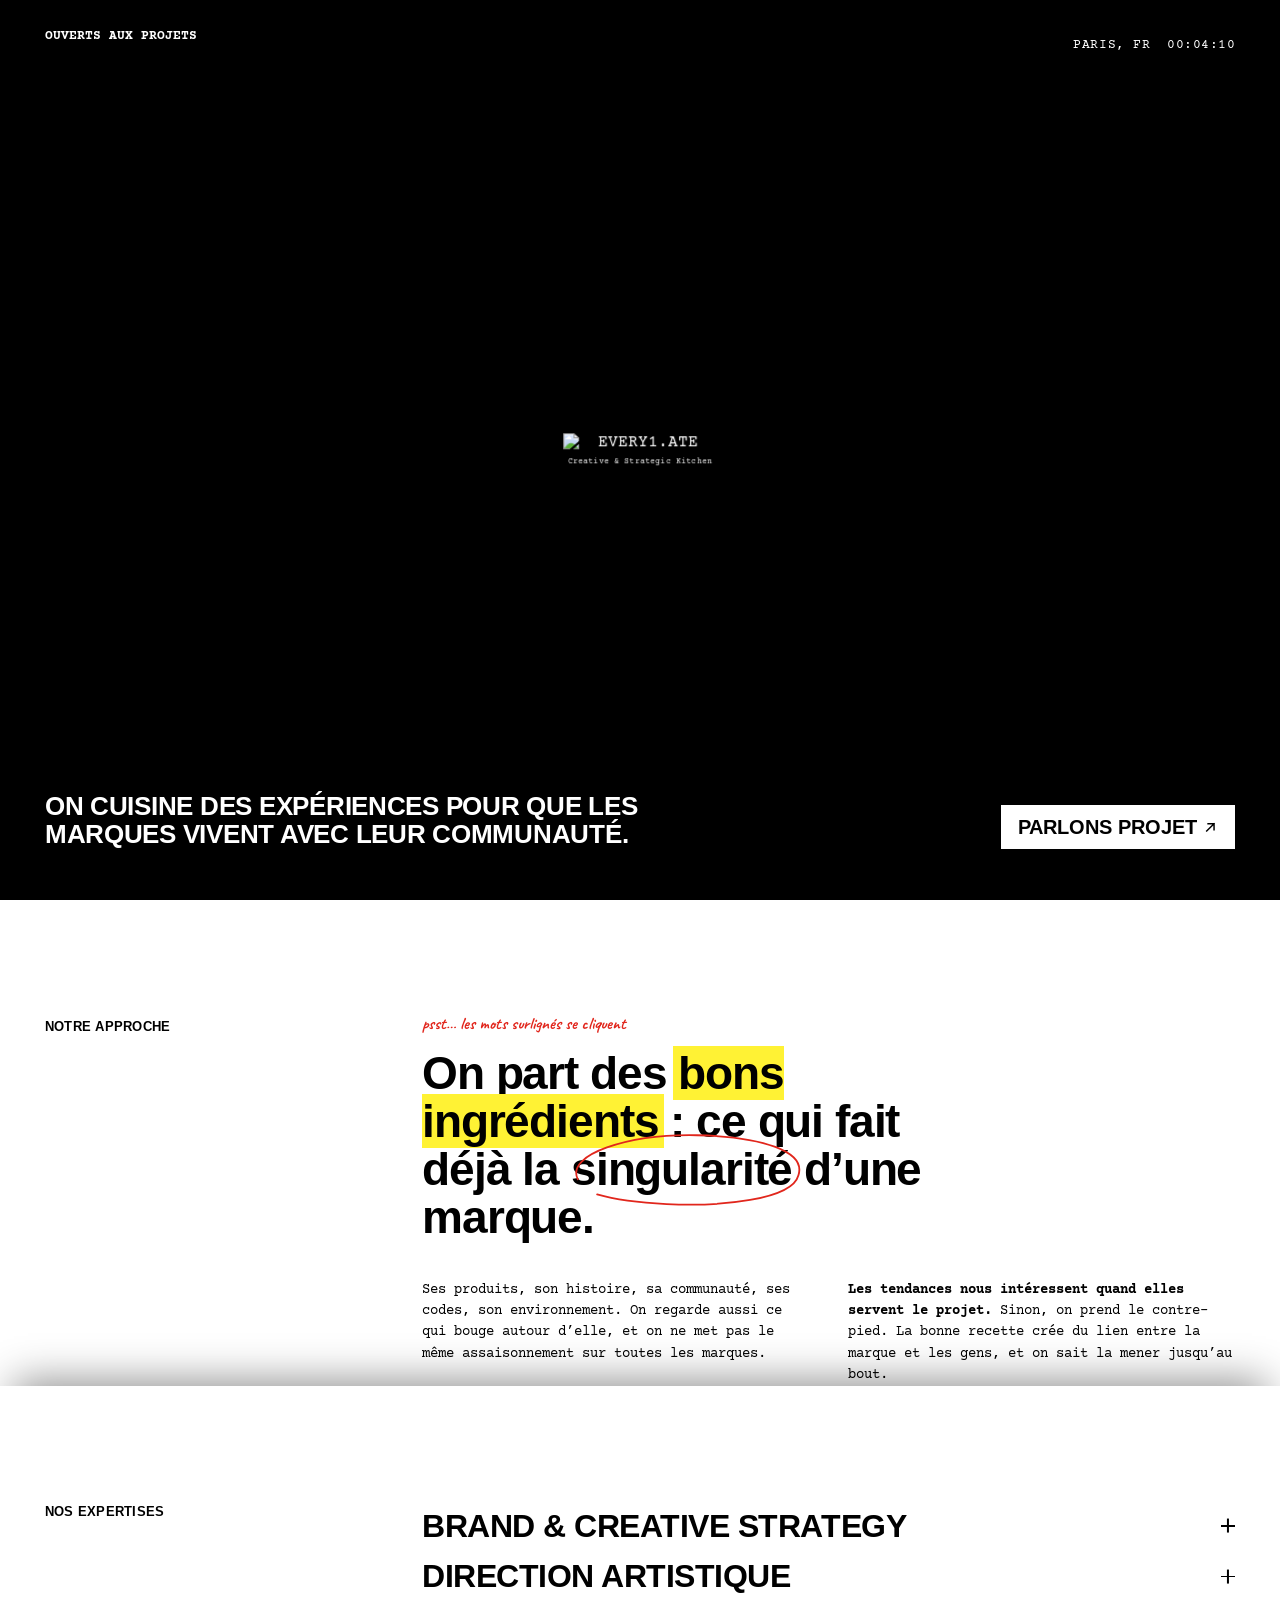
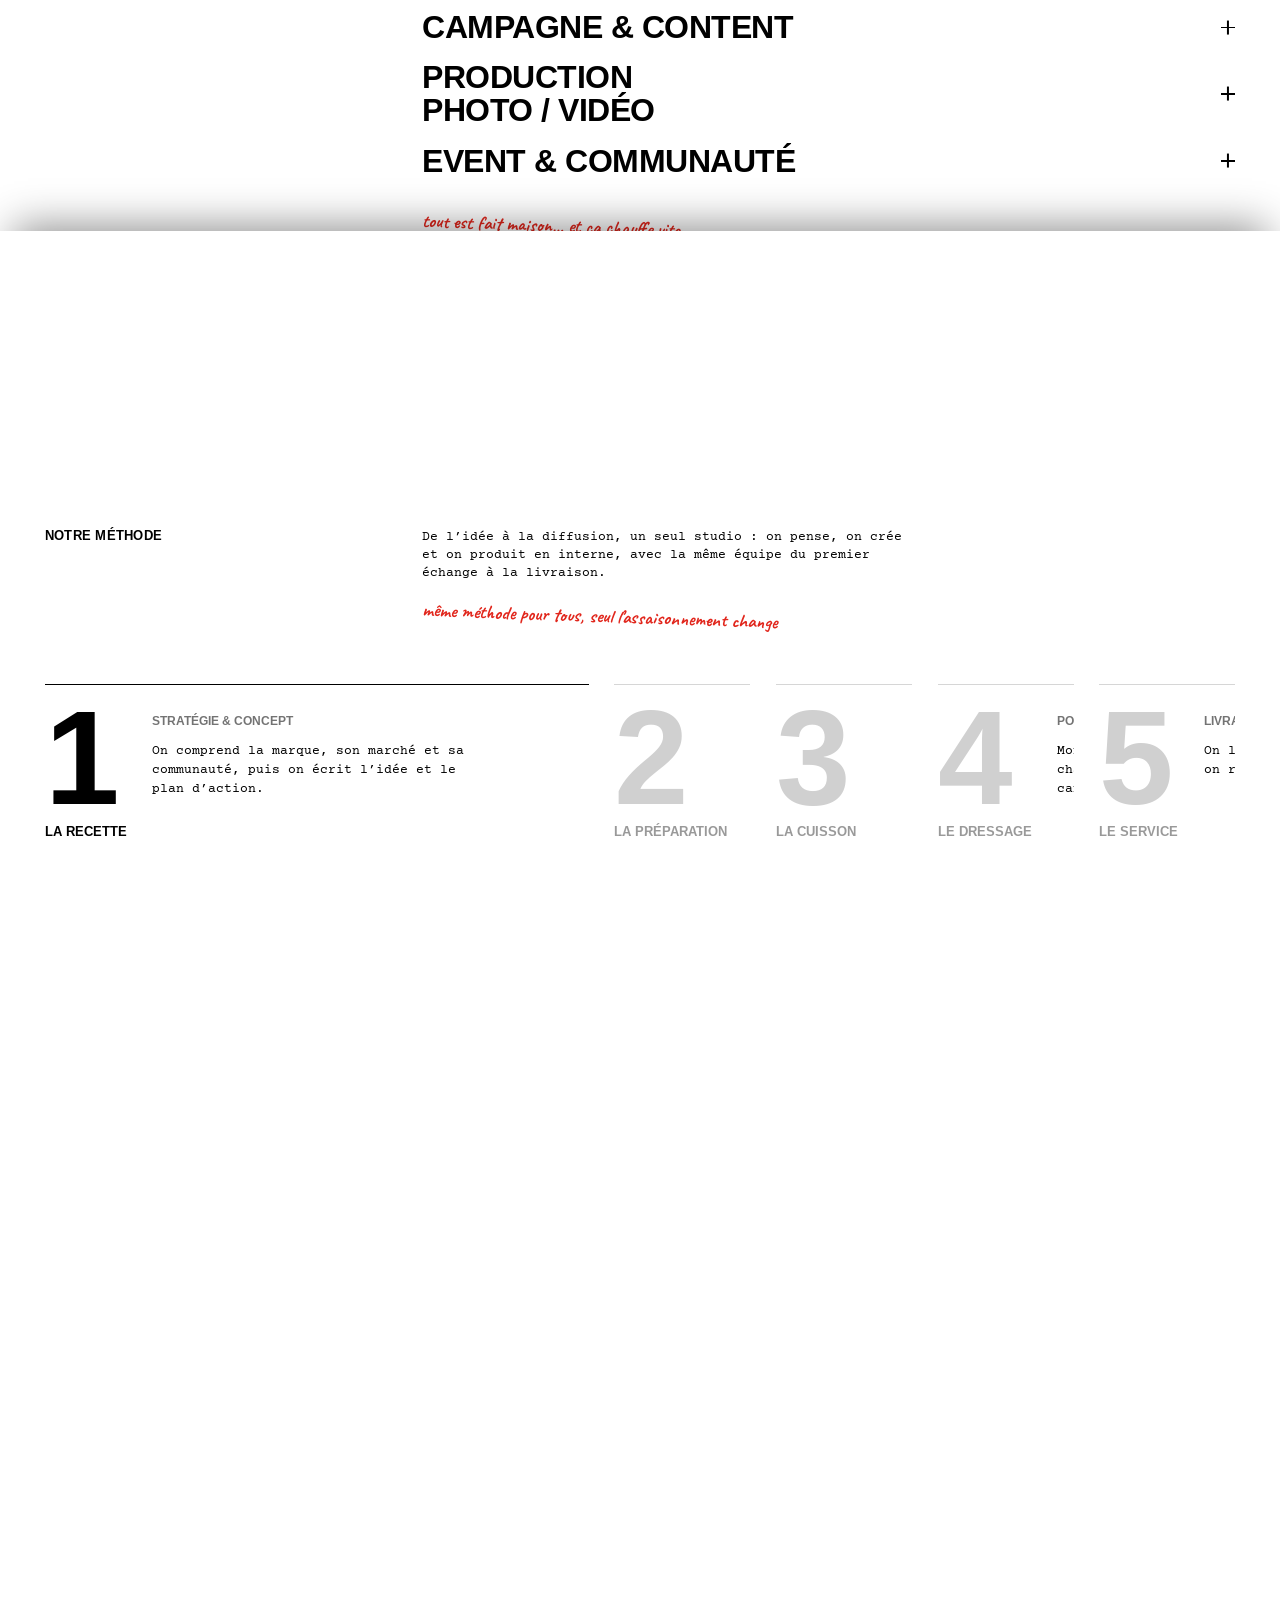
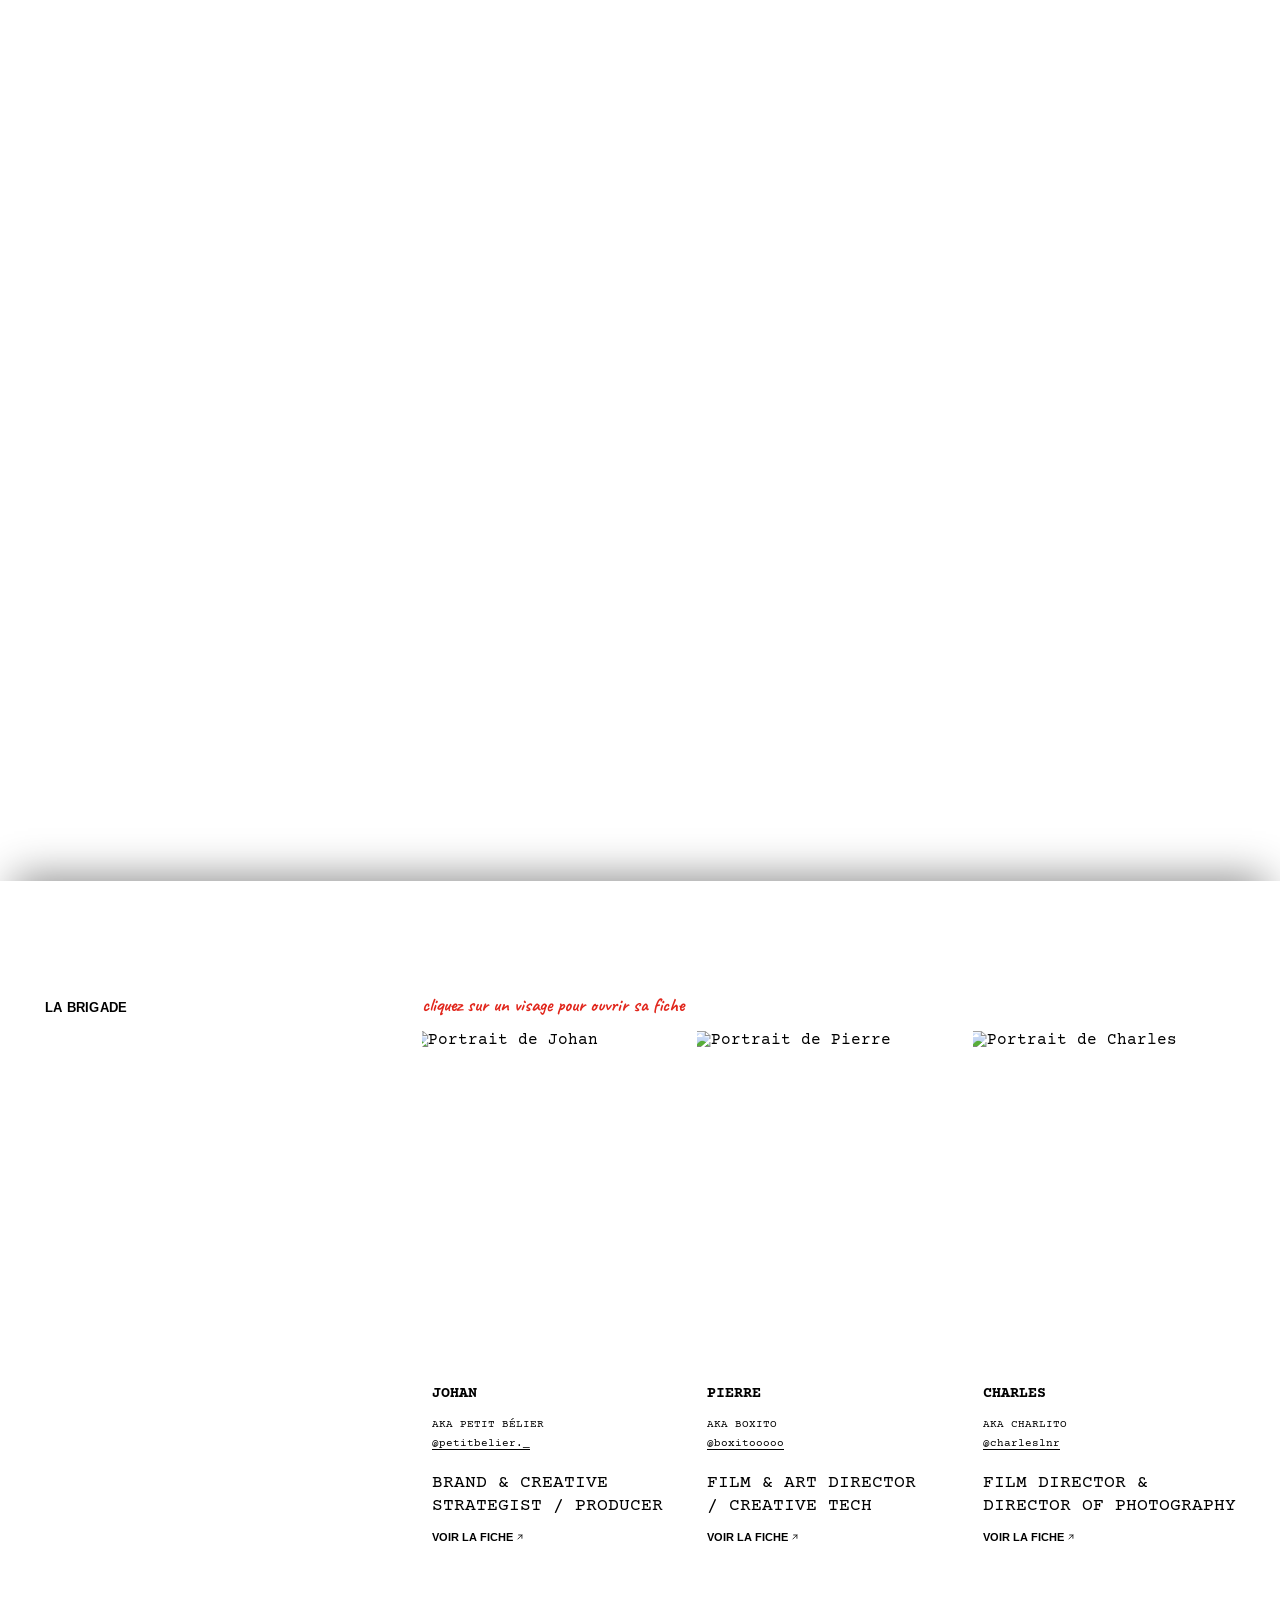
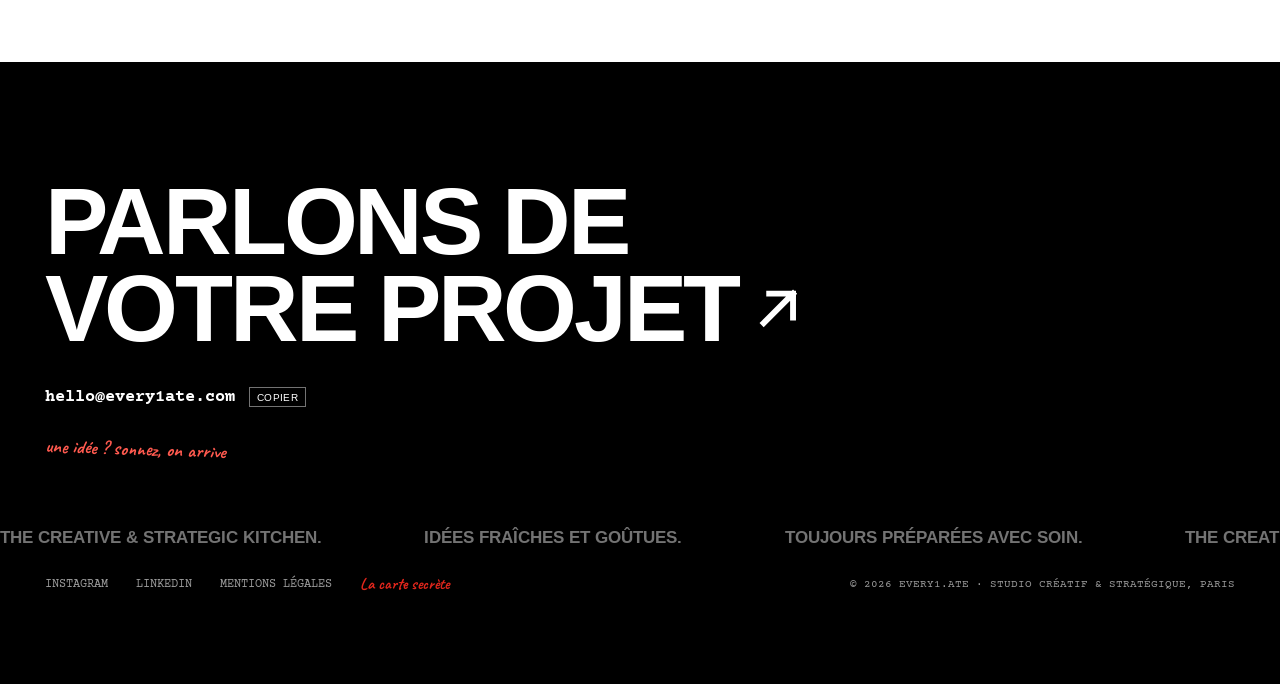
==== site/index.html @ bd1b5563 "Annotations réparties, approche et expertises séparées, footer allégé - Approche et expertises devie" ====
<!DOCTYPE html>
<html lang="fr">
<head>
<meta charset="UTF-8">
<meta name="viewport" content="width=device-width, initial-scale=1.0, viewport-fit=cover">
<title>EVERY1.ATE — Studio créatif &amp; stratégique à Paris</title>
<meta name="description" content="EVERY1.ATE est un studio créatif et stratégique basé à Paris : stratégie de marque, concepts, direction artistique, campagnes, contenus social media, production photo &amp; vidéo et activations. Mode, musique, sport et culture populaire.">
<link rel="canonical" href="https://every1ate.com/">
<meta name="robots" content="index, follow, max-image-preview:large">
<meta name="author" content="EVERY1.ATE">
<meta name="theme-color" content="#000000">
<link rel="icon" type="image/png" href="assets/web/favicon-64.png">
<link rel="apple-touch-icon" href="assets/web/icon-180.png">

<!-- Partage (LinkedIn, WhatsApp, Instagram, X…) -->
<meta property="og:type" content="website">
<meta property="og:site_name" content="EVERY1.ATE">
<meta property="og:locale" content="fr_FR">
<meta property="og:url" content="https://every1ate.com/">
<meta property="og:title" content="EVERY1.ATE — Studio créatif &amp; stratégique à Paris">
<meta property="og:description" content="On cuisine des expériences pour que les marques vivent avec leur communauté. Stratégie, direction artistique, campagnes, production, activations.">
<meta property="og:image" content="https://every1ate.com/assets/web/og-image.jpg">
<meta property="og:image:width" content="1200">
<meta property="og:image:height" content="630">
<meta property="og:image:alt" content="EVERY1.ATE — Creative &amp; Strategic Kitchen">
<meta name="twitter:card" content="summary_large_image">
<meta name="twitter:title" content="EVERY1.ATE — Studio créatif &amp; stratégique à Paris">
<meta name="twitter:description" content="On cuisine des expériences pour que les marques vivent avec leur communauté.">
<meta name="twitter:image" content="https://every1ate.com/assets/web/og-image.jpg">

<!-- Données structurées : aident Google et les moteurs IA à comprendre qui nous sommes -->
<script type="application/ld+json">
{
  "@context": "https://schema.org",
  "@graph": [
    {
      "@type": ["Organization", "ProfessionalService"],
      "@id": "https://every1ate.com/#studio",
      "name": "EVERY1.ATE",
      "alternateName": ["Every1ate", "Every1 Ate", "Everyone Ate"],
      "legalName": "EVERY1ATE SAS",
      "slogan": "Creative & Strategic Kitchen",
      "description": "Studio créatif et stratégique basé à Paris. EVERY1.ATE conçoit des stratégies de marque, des concepts marketing, des directions artistiques, des campagnes publicitaires et des contenus social media, produit des photos et des vidéos, et imagine des activations et des événements. Le studio travaille avec des marques, des agences et des artistes des industries créatives, avec un focus sur la mode, la musique, le sport et la culture populaire.",
      "url": "https://every1ate.com/",
      "logo": "https://every1ate.com/assets/web/logo-typo-b.webp",
      "image": "https://every1ate.com/assets/web/og-image.jpg",
      "email": "hello@every1ate.com",
      "address": { "@type": "PostalAddress", "streetAddress": "38 rue des Mathurins", "postalCode": "75008", "addressLocality": "Paris", "addressCountry": "FR" },
      "areaServed": [{ "@type": "Country", "name": "France" }, { "@type": "Place", "name": "Europe" }],
      "knowsAbout": ["Stratégie de marque", "Stratégie créative", "Concepts marketing", "Direction artistique", "Campagne publicitaire", "Contenu social media", "Production photo", "Production vidéo", "Clip musical", "Activation de marque", "Événementiel", "Communauté", "Mode", "Streetwear", "Sportswear", "Musique", "Sport", "Culture populaire"],
      "sameAs": ["https://www.instagram.com/every1.ate/", "https://www.linkedin.com/company/every1-ate/"],
      "founder": [
        { "@type": "Person", "name": "Johan", "alternateName": "Petit Bélier", "jobTitle": "Brand & Creative Strategist / Producer", "sameAs": "https://www.instagram.com/petitbelier._/" },
        { "@type": "Person", "name": "Pierre", "alternateName": "Boxito", "jobTitle": "Film & Art Director / Creative Tech", "sameAs": "https://www.instagram.com/boxitooooo/" },
        { "@type": "Person", "name": "Charles", "alternateName": "Charlito", "jobTitle": "Film Director & Director of Photography", "sameAs": "https://www.instagram.com/charleslnr/" }
      ],
      "hasOfferCatalog": {
        "@type": "OfferCatalog",
        "name": "Expertises",
        "itemListElement": [
          { "@type": "Offer", "itemOffered": { "@type": "Service", "name": "Brand & Creative Strategy", "description": "Positionnement, plateforme de marque et création de concepts marketing." } },
          { "@type": "Offer", "itemOffered": { "@type": "Service", "name": "Direction artistique", "description": "Univers visuel, codes graphiques et supervision des productions pour marques et artistes." } },
          { "@type": "Offer", "itemOffered": { "@type": "Service", "name": "Campagne & Content", "description": "Conception et production de campagnes publicitaires et de contenus social media." } },
          { "@type": "Offer", "itemOffered": { "@type": "Service", "name": "Production photo & vidéo", "description": "Production pure : équipe, tournage et post-production pour marques, artistes et agences." } },
          { "@type": "Offer", "itemOffered": { "@type": "Service", "name": "Event & Communauté", "description": "Activations de marque, lancements, pop-up et rencontres avec la communauté." } }
        ]
      },
      "contactPoint": { "@type": "ContactPoint", "contactType": "new business", "email": "hello@every1ate.com", "availableLanguage": ["French", "English"] }
    },
    {
      "@type": "WebSite",
      "@id": "https://every1ate.com/#site",
      "url": "https://every1ate.com/",
      "name": "EVERY1.ATE",
      "inLanguage": "fr-FR",
      "publisher": { "@id": "https://every1ate.com/#studio" }
    }
  ]
}
</script>

<link rel="preconnect" href="https://fonts.googleapis.com">
<link rel="preconnect" href="https://fonts.gstatic.com" crossorigin>
<link href="https://fonts.googleapis.com/css2?family=Arimo:wght@400;700&family=Caveat:wght@500;700&family=Courier+Prime:wght@400;700&display=swap" rel="stylesheet">

<link rel="stylesheet" href="style.css">
<script>document.documentElement.classList.add('js');</script>
</head>
<body>

<!-- Indicateur de défilement -->
<div class="scroll-progress" aria-hidden="true"></div>

<!-- =====================================================
     1. HERO
     Desktop : 1 écran fixe.
     Mobile  : section plus haute + scène "sticky" pour
               l'animation au scroll (aucun blocage).
     ===================================================== -->
<header id="hero" class="hero stack-card">
  <div class="hero-stage">

    <!-- Une seule vidéo : le navigateur choisit la bonne source au chargement -->
    <video class="hero-video" autoplay muted loop playsinline preload="auto" aria-hidden="true">
      <source media="(max-width: 480px)" src="assets/video-mobile.mp4" type="video/mp4">
      <source src="assets/Video_WOK_web.mp4" type="video/mp4">
    </video>

    <!-- Top bar initiale -->
    <div class="hero-top">
      <p class="hero-open open-label" id="hero-open">Ouverts aux projets</p>
      <p class="hero-clock" data-paris-clock>PARIS, FR 00:00:00</p>
    </div>

    <!-- Logo desktop -->
    <a class="hero-logo" href="#brigade-grid" data-to-brigade aria-label="EVERY1.ATE — découvrir la brigade">
      <img src="assets/web/logo-full-w.webp" alt="EVERY1.ATE">
      <p class="hero-tagline">Creative &amp; Strategic Kitchen</p>
    </a>

    <!-- Logo mobile (icône + typo séparées pour l'animation) -->
    <img class="m-icon" src="assets/web/logo-icon-w.webp" alt="" aria-hidden="true">
    <a class="m-typo" href="#brigade-grid" data-to-brigade aria-label="EVERY1.ATE — découvrir la brigade">
      <img src="assets/web/logo-typo-w.webp" alt="EVERY1.ATE">
      <p class="hero-tagline">Creative &amp; Strategic Kitchen</p>
    </a>

    <!-- Mini-barre de transition (mobile uniquement, pas une navbar) -->
    <div class="m-bar" aria-hidden="true">
      <p class="m-bar-open open-label">Ouverts aux projets</p>
      <p class="m-bar-clock" data-paris-clock>PARIS, FR 00:00:00</p>
    </div>

    <!-- Bas du hero -->
    <!-- Bas du hero : le texte (en négatif sur la vidéo) et le CTA, séparés -->
    <div class="hero-say">
      <h1 class="hero-statement"><span class="sr-only">EVERY1.ATE, studio créatif et stratégique à Paris. </span>On cuisine des expériences pour que les marques vivent avec leur communauté.</h1>
    </div>
    <button type="button" class="hero-cta" data-open-form>Parlons projet <svg class="i-arrow" viewBox="0 0 16 16" aria-hidden="true" focusable="false"><path d="M4 12L12 4M5.5 4H12v6.5" fill="none" stroke="currentColor" stroke-width="1.6" stroke-linecap="square"/></svg></button>

  </div>
</header>


<main id="main">

<!-- =====================================================
     2. APPROCHE + EXPERTISES (1re carte)
     ===================================================== -->
<div id="details-section">

  <section id="approche" class="stack-card card-details sec" aria-labelledby="t-approche">
    <h2 class="sec-label" id="t-approche" data-reveal>Notre approche</h2>
    <div class="sec-content">
      <p class="note note-left note-psst" data-reveal>psst… les mots surlignés se cliquent</p>
      <p class="lead" data-reveal data-mark>On part des <b data-egg="plat" role="button" tabindex="0">bons ingrédients</b>&nbsp;: ce qui fait déjà la <span class="pen pen-circle">singularité<svg class="pen-svg" viewBox="0 0 200 60" preserveAspectRatio="none" aria-hidden="true" focusable="false"><path pathLength="1" d="M18 38C8 20 58 5 112 6c52 1 86 12 80 29-5 18-62 23-104 21C44 54 5 46 10 30 14 18 44 9 74 8"/></svg></span> d’une marque.</p>
      <div class="approche-cols" data-reveal data-mark>
        <p class="approche-text">Ses produits, son histoire, sa communauté, ses codes, son environnement. On regarde aussi ce qui bouge autour d’elle, et on ne met pas le même assaisonnement sur toutes les marques.</p>
        <p class="approche-text"><strong>Les tendances nous intéressent quand elles servent le projet.</strong> Sinon, on prend le contre-pied. La bonne recette crée du lien entre la marque et les gens, et on sait la mener jusqu’au bout.</p>
      </div>
    </div>
  </section>

  <section id="expertises-list" class="stack-card card-details card-xp sec" aria-labelledby="t-expertises">
    <h2 class="sec-label" id="t-expertises" data-reveal>Nos expertises</h2>
    <div class="sec-content" data-reveal>
    <ul class="expertises">
      <li class="xp">
        <button type="button" class="xp-toggle" aria-expanded="false" aria-controls="xp-1">
          <span class="xp-title">Brand &amp; Creative Strategy</span><span class="xp-plus" aria-hidden="true"></span>
        </button>
        <div class="xp-panel" id="xp-1">
          <div class="xp-inner">
            <p class="xp-desc">Comprendre ce qui rend la marque singulière et en tirer une direction claire. Puis imaginer les concepts qui la font exister : idées marketing, campagnes, formats, prises de parole.</p>
            <p class="xp-example"><span class="xp-label">Par exemple :</span> une marque qui veut toucher une nouvelle génération sans perdre ce qui fait sa valeur. On définit ce qu’elle doit dire, puis on imagine le concept qui l’installe.</p>
            <button type="button" class="xp-cta" data-open-form data-services="Stratégie de marque|Stratégie créative">Ce projet me parle<svg class="i-arrow" viewBox="0 0 16 16" aria-hidden="true" focusable="false"><path d="M4 12L12 4M5.5 4H12v6.5" fill="none" stroke="currentColor" stroke-width="1.6" stroke-linecap="square"/></svg></button>
          </div>
        </div>
      </li>
      <li class="xp">
        <button type="button" class="xp-toggle" aria-expanded="false" aria-controls="xp-2">
          <span class="xp-title">Direction Artistique</span><span class="xp-plus" aria-hidden="true"></span>
        </button>
        <div class="xp-panel" id="xp-2">
          <div class="xp-inner">
            <p class="xp-desc">Traduire la stratégie en images : un univers, des codes, quelques règles, et un œil sur chaque production pour que tout reste cohérent.</p>
            <p class="xp-example"><span class="xp-label">Par exemple :</span> une marque qui lance une collection, ou un artiste qui prépare une sortie. On construit un univers visuel reconnaissable, qui tient sur toute la durée du projet.</p>
            <button type="button" class="xp-cta" data-open-form data-services="Direction artistique">Ce projet me parle<svg class="i-arrow" viewBox="0 0 16 16" aria-hidden="true" focusable="false"><path d="M4 12L12 4M5.5 4H12v6.5" fill="none" stroke="currentColor" stroke-width="1.6" stroke-linecap="square"/></svg></button>
          </div>
        </div>
      </li>
      <li class="xp">
        <button type="button" class="xp-toggle" aria-expanded="false" aria-controls="xp-3">
          <span class="xp-title">Campagne &amp; Content</span><span class="xp-plus" aria-hidden="true"></span>
        </button>
        <div class="xp-panel" id="xp-3">
          <div class="xp-inner">
            <p class="xp-desc">Imaginer, concevoir et produire vos campagnes de publicité et vos contenus social media, avec un format pensé pour chaque canal.</p>
            <p class="xp-example"><span class="xp-label">Par exemple :</span> un lancement de produit. On imagine la campagne, on la produit, puis on la décline en contenus pour chaque plateforme.</p>
            <button type="button" class="xp-cta" data-open-form data-services="Campagne publicitaire|Contenu / Social Media">Ce projet me parle<svg class="i-arrow" viewBox="0 0 16 16" aria-hidden="true" focusable="false"><path d="M4 12L12 4M5.5 4H12v6.5" fill="none" stroke="currentColor" stroke-width="1.6" stroke-linecap="square"/></svg></button>
          </div>
        </div>
      </li>
      <li class="xp">
        <button type="button" class="xp-toggle" aria-expanded="false" aria-controls="xp-4">
          <span class="xp-title">Production<br>Photo / Vidéo</span><span class="xp-plus" aria-hidden="true"></span>
        </button>
        <div class="xp-panel" id="xp-4">
          <div class="xp-inner">
            <p class="xp-desc">L’idée existe déjà ? On la fabrique. Équipe, tournage, post-production : de la production pure, pour les marques, les artistes et les agences.</p>
            <p class="xp-example"><span class="xp-label">Par exemple :</span> une agence qui a besoin d’une équipe pour tourner sa campagne, ou un artiste qui prépare un clip.</p>
            <button type="button" class="xp-cta" data-open-form data-services="Production photo|Production vidéo">Ce projet me parle<svg class="i-arrow" viewBox="0 0 16 16" aria-hidden="true" focusable="false"><path d="M4 12L12 4M5.5 4H12v6.5" fill="none" stroke="currentColor" stroke-width="1.6" stroke-linecap="square"/></svg></button>
          </div>
        </div>
      </li>
      <li class="xp">
        <button type="button" class="xp-toggle" aria-expanded="false" aria-controls="xp-5">
          <span class="xp-title">Event &amp; Communauté</span><span class="xp-plus" aria-hidden="true"></span>
        </button>
        <div class="xp-panel" id="xp-5">
          <div class="xp-inner">
            <p class="xp-desc">Faire vivre la marque en vrai : activations, lancements, pop-up, rencontres. Des moments pensés pour être vécus sur place et racontés avant, pendant et après.</p>
            <p class="xp-example"><span class="xp-label">Par exemple :</span> une marque ou une boutique qui veut transformer un lancement en rendez-vous. On imagine le moment sur place, puis on le raconte en ligne pour que ceux qui n’étaient pas là aient envie de venir la prochaine fois.</p>
            <button type="button" class="xp-cta" data-open-form data-services="Événement / Activation">Ce projet me parle<svg class="i-arrow" viewBox="0 0 16 16" aria-hidden="true" focusable="false"><path d="M4 12L12 4M5.5 4H12v6.5" fill="none" stroke="currentColor" stroke-width="1.6" stroke-linecap="square"/></svg></button>
          </div>
        </div>
      </li>
    </ul>
    <button type="button" class="note note-left note-egg" data-egg="rush">tout est fait maison… et ça chauffe vite</button>
    </div>
  </section>

</div>

<!-- =====================================================
     3. LA MÉTHODE (2e carte, se fige le temps des 5 étapes)
     ===================================================== -->
<section id="methode" class="stack-card method" aria-labelledby="method-title">
  <div class="method-pin">
    <div class="method-head">
      <h2 class="sec-label" id="method-title">Notre méthode</h2>
      <div class="method-intro-wrap">
        <p class="method-intro">De l’idée à la diffusion, un seul studio&nbsp;: on pense, on crée et on produit en interne, avec la même équipe du premier échange à la livraison.</p>
        <p class="note note-left note-method">même méthode pour tous, seul l’assaisonnement change</p>
      </div>
    </div>
    <ol class="method-steps">
    <li class="step is-active">
      <button type="button" class="step-btn" aria-expanded="true" aria-controls="step-1"><span class="step-n" aria-hidden="true">1</span><span class="step-name">La recette</span></button>
      <div class="step-body" id="step-1">
        <p class="step-title" aria-hidden="true">La recette</p>
        <p class="step-pro">Stratégie &amp; concept</p>
        <p class="step-text">On comprend la marque, son marché et sa communauté, puis on écrit l’idée et le plan d’action.</p>
      </div>
    </li>
    <li class="step">
      <button type="button" class="step-btn" aria-expanded="false" aria-controls="step-2"><span class="step-n" aria-hidden="true">2</span><span class="step-name">La préparation</span></button>
      <div class="step-body" id="step-2">
        <p class="step-title" aria-hidden="true">La préparation</p>
        <p class="step-pro">Direction artistique &amp; pré-production</p>
        <p class="step-text">Univers visuel, références, casting, repérages, planning&nbsp;: tout est prêt avant de produire.</p>
      </div>
    </li>
    <li class="step">
      <button type="button" class="step-btn" aria-expanded="false" aria-controls="step-3"><span class="step-n" aria-hidden="true">3</span><span class="step-name">La cuisson</span></button>
      <div class="step-body" id="step-3">
        <p class="step-title" aria-hidden="true">La cuisson</p>
        <p class="step-pro">Tournage &amp; production</p>
        <p class="step-text">Photo, vidéo, événement&nbsp;: on produit sur le terrain, avec notre propre équipe.</p>
      </div>
    </li>
    <li class="step">
      <button type="button" class="step-btn" aria-expanded="false" aria-controls="step-4"><span class="step-n" aria-hidden="true">4</span><span class="step-name">Le dressage</span></button>
      <div class="step-body" id="step-4">
        <p class="step-title" aria-hidden="true">Le dressage</p>
        <p class="step-pro">Post-production &amp; finitions</p>
        <p class="step-text">Montage, étalonnage, graphisme, motion&nbsp;: chaque contenu est mis en forme pour son canal.</p>
      </div>
    </li>
    <li class="step">
      <button type="button" class="step-btn" aria-expanded="false" aria-controls="step-5"><span class="step-n" aria-hidden="true">5</span><span class="step-name">Le service</span></button>
      <div class="step-body" id="step-5">
        <p class="step-title" aria-hidden="true">Le service</p>
        <p class="step-pro">Livraison &amp; diffusion</p>
        <p class="step-text">On livre, on accompagne la diffusion et on reste là pour la suite.</p>
      </div>
    </li>
  </ol>
  </div>
</section>

<!-- =====================================================
     4. LA BRIGADE (3e carte)
     ===================================================== -->
<section id="brigade-grid" class="stack-card sec sec-brigade" aria-labelledby="t-brigade">
  <h2 class="sec-label" id="t-brigade" data-reveal>La brigade</h2>
  <div class="sec-content">
    <p class="note note-left note-brigade" data-reveal>cliquez sur un visage pour ouvrir sa fiche</p>
    <div class="brigade">

      <article class="member" id="brigade-johan" data-reveal data-stats="Lecture du marché:96|Direction créative:95|Pilotage &amp; décision:95|Concepts:94|Esprit d’équipe:96">
        <a id="photo-johan" class="member-photo" href="https://www.instagram.com/petitbelier._/" target="_blank" rel="noopener noreferrer" aria-label="Voir la fiche de Johan">
          <span class="face" style="--ar:324/396;--src:url('assets/SF%20Johan.png')">
            <img src="assets/SF%20Johan.png" alt="Portrait de Johan" loading="lazy">
            <span class="eye" style="--x:37.0;--y:33.1;--w:12.3;--h:5.6"><span></span></span>
            <span class="eye" style="--x:77.8;--y:46.2;--w:12.3;--h:5.6"><span></span></span>
            <span class="mouth" style="--x:46.9;--y:71.5;--w:34;--h:10.1"><span></span></span>
          </span>
        </a>
        <h3 class="member-name">Johan</h3>
        <p class="member-aka">Aka Petit Bélier</p>
        <a class="member-insta" href="https://www.instagram.com/petitbelier._/" target="_blank" rel="noopener noreferrer">@petitbelier._</a>
        <p class="member-role">Brand &amp; Creative<br>Strategist / Producer</p>
        <button type="button" class="member-more" aria-expanded="false" aria-controls="fiche-johan"><span>Voir la fiche</span><svg class="i-arrow" viewBox="0 0 16 16" aria-hidden="true" focusable="false"><path d="M4 12L12 4M5.5 4H12v6.5" fill="none" stroke="currentColor" stroke-width="1.6" stroke-linecap="square"/></svg></button>
        <div class="member-fiche" id="fiche-johan">
          <dl class="fiche-inner">
            <dt>Dans la cuisine</dt><dd>Repère les bons angles, construit les concepts, structure les projets et les pousse jusqu’au réel.</dd>
            <dt>Personnalité</dt><dd>Observateur, réfléchi, un peu trop dans ses idées… et toujours en train d’en chercher une meilleure.</dd>
            <dt>Ce qui me drive</dt><dd>Créer des choses qui ont du sens, avec et pour les autres.</dd>
            <dt>Plat préféré</dt><dd>Trop gourmand pour n’en choisir qu’un.</dd>
            <dt>Bon à savoir</dt><dd>Probablement en train de transformer une simple discussion en projet.</dd>
          </dl>
        </div>
      </article>

      <article class="member" id="brigade-pierre" data-reveal data-stats="Direction artistique:96|Souci du détail:97|Graphisme:94|Méthode:92|Créativité:95">
        <a id="photo-pierre" class="member-photo" href="https://www.instagram.com/boxitooooo/" target="_blank" rel="noopener noreferrer" aria-label="Voir la fiche de Pierre">
          <span class="face" style="--ar:305/393;--src:url('assets/SF%20Pierre.png')">
            <img src="assets/SF%20Pierre.png" alt="Portrait de Pierre" loading="lazy">
            <span class="eye" style="--x:36.4;--y:48.9;--w:13.1;--h:5.6"><span></span></span>
            <span class="eye" style="--x:73.8;--y:52.9;--w:13.1;--h:5.6"><span></span></span>
            <span class="mouth" style="--x:49.5;--y:83.0;--w:32.8;--h:9.2"><span></span></span>
          </span>
        </a>
        <h3 class="member-name">Pierre</h3>
        <p class="member-aka">Aka Boxito</p>
        <a class="member-insta" href="https://www.instagram.com/boxitooooo/" target="_blank" rel="noopener noreferrer">@boxitooooo</a>
        <p class="member-role">Film &amp; Art Director<br>/ Creative Tech</p>
        <button type="button" class="member-more" aria-expanded="false" aria-controls="fiche-pierre"><span>Voir la fiche</span><svg class="i-arrow" viewBox="0 0 16 16" aria-hidden="true" focusable="false"><path d="M4 12L12 4M5.5 4H12v6.5" fill="none" stroke="currentColor" stroke-width="1.6" stroke-linecap="square"/></svg></button>
        <div class="member-fiche" id="fiche-pierre">
          <dl class="fiche-inner">
            <dt>Dans la cuisine</dt><dd>Pose une direction claire avant l’exécution, peaufine chaque détail, avance étape par étape.</dd>
            <dt>Personnalité</dt><dd>Cérébral et un peu maniaque du… mais jamais rigide juste pour faire genre. Il a besoin de comprendre avant de bouger.</dd>
            <dt>Ce qui me drive</dt><dd>Faire des projets toujours plus créatifs.</dd>
            <dt>Plat préféré</dt><dd>Pizzaaaaaa</dd>
            <dt>Bon à savoir</dt><dd>Bronze 3 à Valo</dd>
          </dl>
        </div>
      </article>

      <article class="member" id="brigade-charles" data-reveal data-stats="Réalisation:95|Image:93|Énergie:98|Décision:94|Esprit d’équipe:96">
        <a id="photo-charles" class="member-photo" href="https://www.instagram.com/charleslnr/" target="_blank" rel="noopener noreferrer" aria-label="Voir la fiche de Charles">
          <span class="face" style="--ar:308/397;--src:url('assets/SF%20Charles.png')">
            <img src="assets/SF%20Charles.png" alt="Portrait de Charles" loading="lazy">
            <span class="eye" style="--x:28.2;--y:54.9;--w:13.0;--h:5.5"><span></span></span>
            <span class="eye" style="--x:65.9;--y:53.4;--w:13.0;--h:5.5"><span></span></span>
            <span class="mouth" style="--x:48.1;--y:88.2;--w:32.5;--h:10.1"><span></span></span>
          </span>
        </a>
        <h3 class="member-name">Charles</h3>
        <p class="member-aka">Aka Charlito</p>
        <a class="member-insta" href="https://www.instagram.com/charleslnr/" target="_blank" rel="noopener noreferrer">@charleslnr</a>
        <p class="member-role">Film Director &amp;<br>Director of Photography</p>
        <button type="button" class="member-more" aria-expanded="false" aria-controls="fiche-charles"><span>Voir la fiche</span><svg class="i-arrow" viewBox="0 0 16 16" aria-hidden="true" focusable="false"><path d="M4 12L12 4M5.5 4H12v6.5" fill="none" stroke="currentColor" stroke-width="1.6" stroke-linecap="square"/></svg></button>
        <div class="member-fiche" id="fiche-charles">
          <dl class="fiche-inner">
            <dt>Dans la cuisine</dt><dd>Fonce sur le plateau avec une vision claire, prend les décisions vite sans se perdre en discussion, motive l’équipe par l’énergie.</dd>
            <dt>Personnalité</dt><dd>Il carbure au contact humain et il sait transformer l’énergie du groupe en action concrète.</dd>
            <dt>Ce qui me drive</dt><dd>Savoir qu’une idée, la plus folle soit-elle, prendra vie à travers l’écran.</dd>
            <dt>Plat préféré</dt><dd>No joke le porc au caramel for life</dd>
            <dt>Bon à savoir</dt><dd>Tellement optimiste que pour moi TOUT est réalisable si on s’en donne les moyens.</dd>
          </dl>
        </div>
      </article>

    </div>
  </div>
</section>

</main>


<!-- =====================================================
     5. FOOTER — le contact d'abord, le reste en retrait
     ===================================================== -->
<footer id="footer" class="footer stack-card">

  <div class="footer-cta" id="footer-cta">
    <button type="button" class="footer-title" data-open-form>Parlons de<br>votre projet<svg class="i-arrow" viewBox="0 0 16 16" aria-hidden="true" focusable="false"><path d="M4 12L12 4M5.5 4H12v6.5" fill="none" stroke="currentColor" stroke-width="1.6" stroke-linecap="square"/></svg></button>
    <div class="footer-mail">
      <a id="footer-email" href="mailto:hello@every1ate.com?subject=Contact%20%E2%80%94%20Every1.ate">hello@every1ate.com</a>
      <button type="button" class="copy-mail" data-copy="hello@every1ate.com">Copier</button>
    </div>
    <button type="button" class="note note-left note-egg note-footer" data-egg="cloche">une idée&nbsp;? sonnez, on arrive</button>
  </div>

  <div class="e1-marquee">
    <div class="e1-marquee-track">

      <div class="e1-marquee-group">
        <span class="e1-marquee-text">THE CREATIVE &amp; STRATEGIC KITCHEN.</span>
        <span class="e1-marquee-text">IDÉES FRAÎCHES ET GOÛTUES.</span>
        <span class="e1-marquee-text">TOUJOURS PRÉPARÉES AVEC SOIN.</span>
        <span class="e1-marquee-text">THE CREATIVE &amp; STRATEGIC KITCHEN.</span>
        <span class="e1-marquee-text">SANS PLATS RÉCHAUFFÉS.</span>
        <span class="e1-marquee-text">À PARTAGER AVEC LES BONNES PERSONNES.</span>
      </div>

      <div class="e1-marquee-group" aria-hidden="true">
        <span class="e1-marquee-text">THE CREATIVE &amp; STRATEGIC KITCHEN.</span>
        <span class="e1-marquee-text">IDÉES FRAÎCHES ET GOÛTUES.</span>
        <span class="e1-marquee-text">TOUJOURS PRÉPARÉES AVEC SOIN.</span>
        <span class="e1-marquee-text">THE CREATIVE &amp; STRATEGIC KITCHEN.</span>
        <span class="e1-marquee-text">SANS PLATS RÉCHAUFFÉS.</span>
        <span class="e1-marquee-text">À PARTAGER AVEC LES BONNES PERSONNES.</span>
      </div>

    </div>
  </div>

  <div id="footer-main" class="footer-main">
    <ul class="footer-links">
      <li><a id="footer-instagram" href="https://www.instagram.com/every1.ate/" target="_blank" rel="noopener noreferrer">Instagram</a></li>
      <li><a id="footer-linkedin" href="https://www.linkedin.com/company/every1-ate/" target="_blank" rel="noopener noreferrer">LinkedIn</a></li>
      <li><a href="mentions-legales.html">Mentions légales</a></li>
      <li><button type="button" class="open-carte open-carte-footer">La carte secrète</button></li>
    </ul>
    <p id="footer-legal" class="footer-meta">© 2026 EVERY1.ATE · Studio créatif &amp; stratégique, Paris</p>
  </div>

  <div class="footer-sign">
    <button type="button" class="footer-sign-btn" data-egg="pluie" aria-label="EVERY1.ATE"><img src="assets/web/logo-full-w.webp" alt="" loading="lazy"></button>
  </div>

</footer>


<!-- CTA flottant : apparaît après le hero, disparaît au footer -->
<button type="button" class="float-cta" data-open-form aria-hidden="true" tabindex="-1"><span class="fc-long">Parlons projet</span><span class="fc-short">Projet&nbsp;?</span><svg class="i-arrow" viewBox="0 0 16 16" aria-hidden="true" focusable="false"><path d="M4 12L12 4M5.5 4H12v6.5" fill="none" stroke="currentColor" stroke-width="1.6" stroke-linecap="square"/></svg></button>

<!-- Petites notifications (copie de l'email, easter eggs) -->
<div class="toast" role="status" aria-live="polite"></div>

<!-- Fiche joueur d'un chef (façon carte FIFA : points forts uniquement) -->
<div class="chef" role="dialog" aria-modal="true" aria-labelledby="chef-name" aria-hidden="true">
  <div class="chef-backdrop"></div>
  <div class="chef-bubble">
    <button type="button" class="chef-arrow chef-prev" aria-label="Chef précédent"><svg viewBox="0 0 16 16" aria-hidden="true" focusable="false"><path d="M13 8H3M7 4 3 8l4 4" fill="none" stroke="currentColor" stroke-width="1.6" stroke-linecap="square"/></svg></button>
    <button type="button" class="chef-arrow chef-next" aria-label="Chef suivant"><svg viewBox="0 0 16 16" aria-hidden="true" focusable="false"><path d="M3 8h10M9 4l4 4-4 4" fill="none" stroke="currentColor" stroke-width="1.6" stroke-linecap="square"/></svg></button>

    <div class="chef-top">
      <div class="chef-tabs"><button type="button" class="chef-tab" data-i="0" aria-label="Fiche de Johan"><img src="assets/SF%20Johan.png" alt=""></button><button type="button" class="chef-tab" data-i="1" aria-label="Fiche de Pierre"><img src="assets/SF%20Pierre.png" alt=""></button><button type="button" class="chef-tab" data-i="2" aria-label="Fiche de Charles"><img src="assets/SF%20Charles.png" alt=""></button></div>
      <p class="chef-kicker">Chef <span class="chef-index">1 / 3</span></p>
      <button type="button" class="chef-close" aria-label="Fermer la fiche">×</button>
    </div>

    <div class="chef-layout">
      <div class="chef-visual">
        <div class="chef-figure">
          <img class="chef-portrait" src="" alt="">
          <div class="chef-body"></div>
        </div>
      </div>
      <div class="chef-info">
        <div class="chef-id">
          <div class="chef-id-text">
            <h3 id="chef-name" class="chef-name chef-first"></h3>
            <p class="chef-aka-line">
              <a class="chef-link chef-aka" href="#" target="_blank" rel="noopener noreferrer"></a>
              <a class="chef-link chef-handle" href="#" target="_blank" rel="noopener noreferrer"></a>
            </p>
            <p class="chef-role"></p>
          </div>
        </div>
        <p class="chef-stats-title">Dans la méthode</p>
        <ol class="chef-cycle" aria-label="Les étapes d’un projet">
          <li data-k="0"><b>La recette</b><span>Stratégie &amp; concept</span></li>
          <li data-k="0,1,2"><b>La préparation</b><span>DA &amp; pré-production</span></li>
          <li data-k="0,1,2"><b>La cuisson</b><span>Tournage &amp; production</span></li>
          <li data-k="1,2"><b>Le dressage</b><span>Post-prod &amp; finitions</span></li>
          <li data-k="0,2"><b>Le service</b><span>Livraison &amp; diffusion</span></li>
        </ol>
        <p class="chef-stats-title">Ingrédients</p>
        <ul class="chef-stat-list"></ul>
        <dl class="chef-fiche"></dl>
      </div>
    </div>
  </div>
</div>

<!-- La carte secrète : tous les easter eggs, accessibles en un clic -->
<div class="carte" role="dialog" aria-modal="false" aria-labelledby="carte-title" aria-hidden="true">
  <div class="carte-head">
    <p id="carte-title" class="carte-title">La carte secrète</p>
    <p class="carte-count"><span class="carte-found">0</span> / <span class="carte-total">4</span> goûtés</p>
    <button type="button" class="carte-close" aria-label="Fermer la carte">×</button>
  </div>
  <div class="carte-body">
    <button type="button" class="carte-item" data-run="rush"><span>Coup de feu</span></button>
    <button type="button" class="carte-item" data-run="plat"><span>Plat du jour</span></button>
    <button type="button" class="carte-item" data-run="cloche"><span>La cloche du service</span></button>
    <button type="button" class="carte-item" data-run="pluie"><span>Pluie d’assiettes</span></button>
  </div>
  <p class="carte-hint">Indice : les mots surlignés, certaines annotations au stylo et le logo du bas font la même chose.</p>
</div>

<!-- Easter egg : coup de feu (bandeau) -->
<div class="rush-banner" aria-hidden="true"><div class="rush-track"><span>Coup de feu&nbsp;! Ça envoie&nbsp;! Service&nbsp;! </span><span>Coup de feu&nbsp;! Ça envoie&nbsp;! Service&nbsp;! </span><span>Coup de feu&nbsp;! Ça envoie&nbsp;! Service&nbsp;! </span><span>Coup de feu&nbsp;! Ça envoie&nbsp;! Service&nbsp;! </span></div></div>

<!-- Coup de feu : 2e bandeau (marque, diagonale opposée) -->
<div class="rush-banner rush-banner-2" aria-hidden="true"><div class="rush-track rush-track-2"><span><img src="assets/web/logo-typo-b.webp" alt=""></span><span><img src="assets/web/logo-typo-b.webp" alt=""></span><span><img src="assets/web/logo-typo-b.webp" alt=""></span><span><img src="assets/web/logo-typo-b.webp" alt=""></span><span><img src="assets/web/logo-typo-b.webp" alt=""></span><span><img src="assets/web/logo-typo-b.webp" alt=""></span></div></div>

<!-- Coup de feu : la brigade en cuisine, façon Game & Watch -->
<div class="rush-crew" aria-hidden="true">
  <div class="crew-stage">
      <div class="crew-fig crew-johan">
        <img class="crew-head" src="assets/SF%20Johan.png" alt="">
        <svg class="crew-body" viewBox="0 0 130 160" aria-hidden="true" focusable="false"><g class="leg leg-l"><line x1="60" y1="112" x2="46" y2="150"/></g><g class="leg leg-r"><line x1="60" y1="112" x2="74" y2="150"/></g><line x1="60" y1="66" x2="60" y2="112"/><g class="arm arm-l"><polyline points="60,78 38,96 30,88"/></g><g class="arm arm-r tool-pan"><polyline points="60,78 88,90 104,90"/><ellipse cx="114" cy="90" rx="12" ry="4" class="fill"/><ellipse cx="114" cy="80" rx="7" ry="3" class="fill food"/></g></svg>
      </div>
      <div class="crew-fig crew-pierre">
        <img class="crew-head" src="assets/SF%20Pierre.png" alt="">
        <svg class="crew-body" viewBox="0 0 130 160" aria-hidden="true" focusable="false"><g class="leg leg-l"><line x1="60" y1="112" x2="46" y2="150"/></g><g class="leg leg-r"><line x1="60" y1="112" x2="74" y2="150"/></g><line x1="60" y1="66" x2="60" y2="112"/><line x1="78" y1="120" x2="118" y2="120" class="thick"/><g class="arm arm-l"><polyline points="60,78 40,100 50,112"/></g><g class="arm arm-r tool-knife"><polyline points="60,78 86,100"/><rect x="86" y="98" width="20" height="5" class="fill"/></g></svg>
      </div>
      <div class="crew-fig crew-charles">
        <img class="crew-head" src="assets/SF%20Charles.png" alt="">
        <svg class="crew-body" viewBox="0 0 130 160" aria-hidden="true" focusable="false"><g class="leg leg-l"><line x1="60" y1="112" x2="46" y2="150"/></g><g class="leg leg-r"><line x1="60" y1="112" x2="74" y2="150"/></g><line x1="60" y1="66" x2="60" y2="112"/><rect x="82" y="104" width="32" height="20" class="fill"/><line x1="78" y1="104" x2="118" y2="104" class="thick"/><g class="steam"><path d="M90 96c-4-5 4-8 0-13M100 96c-4-5 4-8 0-13M110 96c-4-5 4-8 0-13"/></g><g class="arm arm-l"><polyline points="60,78 38,92 34,104"/></g><g class="arm arm-r tool-spoon"><polyline points="60,78 94,96 98,112"/></g></svg>
      </div>
  </div>
</div>

<!-- Easter egg : la cloche du service -->
<div class="bell" aria-hidden="true">
  <button type="button" class="bell-btn" aria-label="Sonner la cloche">
    <svg viewBox="0 0 64 48" aria-hidden="true" focusable="false"><path d="M32 6v5M10 38a22 22 0 0 1 44 0Z" fill="currentColor"/><circle cx="32" cy="6" r="3.5" fill="currentColor"/><rect x="4" y="39" width="56" height="5" fill="currentColor"/></svg>
  </button>
  <p class="bell-text">Sonnez 3 fois</p>
  <button type="button" class="bell-close" aria-label="Fermer">×</button>
</div>


<!-- Easter egg : le plat du jour (ticket de cuisine) -->
<aside class="ticket" aria-hidden="true">
  <div class="ticket-head">
    <span>EVERY1.ATE</span>
    <span class="ticket-no">BON N° 000</span>
  </div>
  <p class="ticket-meta">Table : vous · <span data-paris-clock>PARIS, FR 00:00:00</span></p>
  <p class="ticket-kicker">Plat du jour</p>
  <p class="ticket-dish">Une idée qui marche.</p>
  <dl class="ticket-lines">
    <dt>Ingrédients</dt><dd>votre marque, notre brigade, une bonne dose de culot</dd>
    <dt>Cuisson</dt><dd>réponse sous 48 à 72&nbsp;h</dd>
    <dt>Accompagnement</dt><dd>de l’idée jusqu’au bout</dd>
  </dl>
  <div class="ticket-actions">
    <button type="button" class="ticket-order" data-open-form>Commander<svg class="i-arrow" viewBox="0 0 16 16" aria-hidden="true" focusable="false"><path d="M4 12L12 4M5.5 4H12v6.5" fill="none" stroke="currentColor" stroke-width="1.6" stroke-linecap="square"/></svg></button>
    <button type="button" class="ticket-close" aria-label="Fermer le ticket">×</button>
  </div>
</aside>


<!-- =====================================================
     FORMULAIRE "PARLONS PROJET"
     ===================================================== -->
<div id="e1-project-overlay" aria-hidden="true">

  <div class="e1-project-backdrop"></div>

  <div id="e1-project-panel" class="e1-project-panel" role="dialog" aria-modal="true" aria-labelledby="e1-form-title">

    <div class="e1-form-top">
      <div class="e1-form-kicker">Mise en cuisine</div>
      <button class="e1-form-close" id="e1-form-close" type="button">FERMER ×</button>
    </div>

    <h2 id="e1-form-title" class="e1-form-title">PARLONS<br>PROJET.</h2>

    <p class="e1-form-intro">Un brief, une idée ou l’envie de travailler ensemble : donnez-nous juste de quoi commencer. Réponse sous 48 à 72&nbsp;h.</p>
    <p class="e1-form-alt">Pas encore de projet ? <a href="mailto:hello@every1ate.com?subject=Demande%20de%20portfolio%20%E2%80%94%20Every1.ate">Demander notre portfolio</a></p>

    <form id="e1-project-form" action="https://formspree.io/f/mjyvnlvd" method="POST">

      <input type="hidden" name="subject" value="Nouvelle demande projet — Every1.ate">


      <div class="e1-form-grid">

        <div class="e1-field">
          <label for="e1-name">Nom / Prénom *</label>
          <input id="e1-name" name="name" type="text" autocomplete="name" required data-error="À compléter">
        </div>

        <div class="e1-field">
          <label for="e1-email">Email *</label>
          <input id="e1-email" name="email" type="email" autocomplete="email" required data-error="Adresse email invalide">
        </div>

        <div class="e1-field">
          <label for="e1-company">Marque / Agence</label>
          <input id="e1-company" name="company" type="text" autocomplete="organization">
        </div>

        <div class="e1-field">
          <label for="e1-budget">Budget / Devis *</label>
          <div class="e1-select">
            <select id="e1-budget" name="budget" required data-error="Choisissez une option">
              <option value="" disabled selected>Sélectionner</option>
              <option value="3K€ — 5K€">3K€ — 5K€</option>
              <option value="5K€ — 10K€">5K€ — 10K€</option>
              <option value="10K€ — 20K€">10K€ — 20K€</option>
              <option value="20K€ — 40K€">20K€ — 40K€</option>
              <option value="40K€ +">40K€ +</option>
              <option value="Demande de devis">Demande de devis</option>
            </select>
          </div>
        </div>

        <div class="e1-field e1-full">
          <div class="e1-services-header">
            <span class="e1-services-label">De quoi avez-vous besoin ? *</span>
            <span class="e1-services-help">Plusieurs choix possibles</span>
          </div>

          <div class="e1-services">
            <label class="e1-service"><input type="checkbox" name="services" value="Stratégie de marque"><span>Stratégie de marque</span></label>
            <label class="e1-service"><input type="checkbox" name="services" value="Stratégie créative"><span>Stratégie créative</span></label>
            <label class="e1-service"><input type="checkbox" name="services" value="Direction artistique"><span>Direction artistique</span></label>
            <label class="e1-service"><input type="checkbox" name="services" value="Campagne publicitaire"><span>Campagne publicitaire</span></label>
            <label class="e1-service"><input type="checkbox" name="services" value="Contenu / Social Media"><span>Contenu / Social Media</span></label>
            <label class="e1-service"><input type="checkbox" name="services" value="Production photo"><span>Production photo</span></label>
            <label class="e1-service"><input type="checkbox" name="services" value="Production vidéo"><span>Production vidéo</span></label>
            <label class="e1-service"><input type="checkbox" name="services" value="Événement / Activation"><span>Événement / Activation</span></label>
            <label class="e1-service"><input type="checkbox" name="services" value="Autre"><span>Autre</span></label>
          </div>

          <div id="e1-services-error">Sélectionnez au moins une option.</div>
        </div>

        <div class="e1-field e1-full">
          <label for="e1-message">Parlez-nous du projet *</label>
          <textarea id="e1-message" name="message" required data-error="Quelques mots suffisent"></textarea>
        </div>

      </div>

      <button id="e1-submit" type="submit"><span class="e1-submit-label">Envoyer</span><svg class="i-arrow" viewBox="0 0 16 16" aria-hidden="true" focusable="false"><path d="M4 12L12 4M5.5 4H12v6.5" fill="none" stroke="currentColor" stroke-width="1.6" stroke-linecap="square"/></svg></button>

      <div id="e1-form-error">Oups — l’envoi n’est pas passé. Réessayez dans un instant.</div>

      <div class="e1-form-privacy">Vos informations sont utilisées uniquement pour traiter et répondre à votre demande.</div>

    </form>

    <div id="e1-success" class="e1-success">
      <div class="e1-success-top">
        <button id="e1-success-close" class="e1-form-close" type="button">FERMER ×</button>
      </div>
      <div class="e1-success-content">
        <h3 class="e1-success-thanks">MERCI.</h3>
        <div class="e1-success-title">VOTRE DEMANDE EST<br>ENTRE DE BONNES MAINS.</div>
        <p class="e1-success-copy">On prend le temps de bien regarder et on revient vers vous par mail pour en parler plus précisément.</p>
        <div class="e1-success-delay">Comptez généralement 48 à 72h.</div>
      </div>
    </div>

  </div>
</div>

<script src="script.js" defer></script>
</body>
</html>
---- site/style.css ----
/* =========================================================
   EVERY1.ATE — STYLE
   Desktop = référence (> 480px)
   Mobile  = composition dédiée (<= 480px)
   ---------------------------------------------------------
   0. Base
   1. Hero
   2. Notre approche
   3. Transition EVERY1.ATE
   4. Footer + Marquee
   5. Formulaire
   6. Tablette (481px – 900px)
   7. Mobile (<= 480px)
   ========================================================= */


/* =========================================================
   0. BASE
   ========================================================= */

:root {
  --black: #000;
  --white: #fff;
  --cream: #f2f0ea;

  --font-title: "Arimo", Arial, Helvetica, sans-serif;
  --font-text: "Courier Prime", "Courier New", Courier, monospace;

  --gutter: clamp(20px, 3.5vw, 56px);
  --ease: cubic-bezier(.22, 1, .36, 1);

  /* Durées d'animation : courtes, pour guider sans ralentir */
  --t-fast: 200ms;
  --t-base: 300ms;

  /* Accents : fluo = action / attention · rouge = stylo */
  --fluo: #fff234;

  /* Texture papier (grain + légèrement froissé), générée en SVG : aucun fichier image */
  --paper: url("data:image/svg+xml,%3Csvg%20xmlns%3D'http%3A%2F%2Fwww.w3.org%2F2000%2Fsvg'%20width%3D'700'%20height%3D'700'%3E%3Cfilter%20id%3D'c'%20x%3D'0'%20y%3D'0'%20width%3D'100%25'%20height%3D'100%25'%20color-interpolation-filters%3D'sRGB'%3E%3CfeTurbulence%20type%3D'fractalNoise'%20baseFrequency%3D'.006'%20numOctaves%3D'5'%20seed%3D'11'%20stitchTiles%3D'stitch'%20result%3D't'%2F%3E%3CfeDiffuseLighting%20in%3D't'%20lighting-color%3D'%23fff'%20surfaceScale%3D'60'%3E%3CfeDistantLight%20azimuth%3D'225'%20elevation%3D'55'%2F%3E%3C%2FfeDiffuseLighting%3E%3CfeComponentTransfer%3E%3CfeFuncR%20type%3D'linear'%20slope%3D'0.1'%20intercept%3D'0.89'%2F%3E%3CfeFuncG%20type%3D'linear'%20slope%3D'0.1'%20intercept%3D'0.89'%2F%3E%3CfeFuncB%20type%3D'linear'%20slope%3D'0.1'%20intercept%3D'0.878'%2F%3E%3C%2FfeComponentTransfer%3E%3C%2Ffilter%3E%3Cfilter%20id%3D'g'%20x%3D'0'%20y%3D'0'%20width%3D'100%25'%20height%3D'100%25'%20color-interpolation-filters%3D'sRGB'%3E%3CfeTurbulence%20type%3D'fractalNoise'%20baseFrequency%3D'.8'%20numOctaves%3D'2'%20seed%3D'3'%20stitchTiles%3D'stitch'%2F%3E%3CfeColorMatrix%20values%3D'0%200%200%200%200%20%200%200%200%200%200%20%200%200%200%200%200%20%20-1%200%200%200%20.6'%2F%3E%3C%2Ffilter%3E%3Crect%20width%3D'700'%20height%3D'700'%20filter%3D'url(%23c)'%2F%3E%3Crect%20width%3D'700'%20height%3D'700'%20filter%3D'url(%23g)'%20opacity%3D'0.14'%2F%3E%3C%2Fsvg%3E") 0 0 / 700px 700px;
  --paper-color: #f4f3ef;
  --pen: #e1261c;
  --mark: var(--fluo);
  --font-hand: "Caveat", "Comic Sans MS", cursive;
}

*,
*::before,
*::after {
  box-sizing: border-box;
}

html {
  -webkit-text-size-adjust: 100%;
  text-size-adjust: 100%;
}

body {
  margin: 0;
  background: var(--white);
  color: var(--black);
  font-family: var(--font-text);
  -webkit-font-smoothing: antialiased;
  /* "clip" coupe le débordement horizontal SANS casser position: sticky */
  overflow-x: clip;
}

img,
video {
  display: block;
  max-width: 100%;
}

h1, h2, h3, p, ul {
  margin: 0;
  padding: 0;
  font-weight: inherit;
  font-size: inherit;
}

ul {
  list-style: none;
}

a {
  color: inherit;
  text-decoration: none;
}

button {
  font: inherit;
  color: inherit;
  background: none;
  border: 0;
  padding: 0;
  cursor: pointer;
}

:focus-visible {
  outline: 1px solid currentColor;
  outline-offset: 4px;
}

/* Texte lu par Google et les lecteurs d'écran, invisible à l'œil */
.sr-only {
  position: absolute;
  width: 1px;
  height: 1px;
  margin: -1px;
  padding: 0;
  overflow: hidden;
  clip: rect(0 0 0 0);
  white-space: nowrap;
  border: 0;
}

body.e1-form-open {
  overflow: hidden;
}

/* Flèche vectorielle (remplace le caractère ↗, affiché en emoji sur iPhone) */
.i-arrow {
  display: inline-block;
  width: .72em;
  height: .72em;
  margin-left: .28em;
  vertical-align: .02em;
  transition: transform var(--t-fast) var(--ease);
}

/* --- Indicateur de défilement --- */
.scroll-progress {
  position: fixed;
  top: 0;
  left: 0;
  z-index: 900;
  width: 100%;
  height: 3px;
  background: #fff234;
  mix-blend-mode: normal;
  transform: scaleX(0);
  transform-origin: 0 50%;
  pointer-events: none;
}

/* --- Apparition au scroll (une seule fois, discrète) --- */
@media (prefers-reduced-motion: no-preference) {
  .js [data-reveal] {
    opacity: 0;
    transform: translateY(14px);
    transition: opacity var(--t-base) ease, transform var(--t-base) var(--ease);
  }
  .js [data-reveal].is-in {
    opacity: 1;
    transform: none;
  }
}


/* =========================================================
   1. HERO
   ========================================================= */

.hero {
  position: relative;
  height: 100vh;
  height: 100svh;
  background: var(--black);
  color: var(--white);
}

.hero-stage {
  position: sticky;
  top: 0;
  height: 100vh;
  height: 100svh;
  overflow: hidden;
}

.hero-video::-webkit-media-controls,
.hero-video::-webkit-media-controls-start-playback-button,
.hero-video::-webkit-media-controls-overlay-play-button {
  display: none !important;
  -webkit-appearance: none;
}

.hero-video {
  position: absolute;
  inset: 0;
  width: 100%;
  height: 100%;
  object-fit: cover;
  pointer-events: none;
}

/* --- Effet négatif ---
   Logos, textes et CTA s'inversent selon la vidéo derrière eux.
   Appliqué aux CONTENEURS : un enfant d'un bloc avec z-index
   serait isolé de la vidéo et l'effet ne fonctionnerait pas. */

.hero-top,
.hero-logo,
.hero-say,
.m-icon,
.m-typo {
  mix-blend-mode: difference;
}

/* --- Top bar --- */

.hero-top {
  position: absolute;
  top: 0;
  left: 0;
  right: 0;
  z-index: 3;
  display: flex;
  justify-content: space-between;
  align-items: flex-start;
  padding: clamp(18px, 2.2vw, 36px) var(--gutter) 0;
  font-family: var(--font-text);
  font-size: clamp(12px, 1vw, 16px);
  line-height: 1.3;
  text-transform: uppercase;
}

.hero-open {
  font-weight: 700;
  white-space: nowrap;
}

.hero-clock {
  padding-top: .7em;
  letter-spacing: .04em;
  white-space: pre;
}

/* --- Logo desktop --- */

.hero-logo {
  display: block;
  position: absolute;
  top: 50%;
  left: 50%;
  z-index: 2;
  width: clamp(150px, 12vw, 230px);
  transform: translate(-50%, -50%);
  text-align: center;
}

.hero-logo img {
  width: 100%;
  height: auto;
}

.hero-tagline {
  margin-top: .8em;
  font-family: var(--font-text);
  font-size: clamp(8px, .62vw, 11px);
  letter-spacing: .02em;
  white-space: nowrap;
}

/* --- Éléments mobiles : cachés sur desktop --- */

.m-icon,
.m-typo,
.m-bar {
  display: none;
}

/* --- Bas du hero --- */

/* Texte (en négatif sur la vidéo) et CTA : deux blocs indépendants,
   sans conteneur commun, pour que l'effet négatif marche partout */
.hero-say {
  position: absolute;
  left: var(--gutter);
  bottom: clamp(50px, 4vw, 70px);
  max-width: 56vw;
}

.hero-kicker {
  margin-bottom: 14px;
  font-family: var(--font-text);
  font-size: clamp(11px, .9vw, 14px);
  font-weight: 700;
  text-transform: uppercase;
}

.hero-statement {
  font-family: var(--font-title);
  font-size: clamp(20px, 2.05vw, 34px);
  font-weight: 700;
  line-height: 1.08;
  letter-spacing: -.01em;
  text-transform: uppercase;
}

/* CTA principal : bouton blanc, texte noir gras, aucun arrondi.
   Survol : il passe en négatif (fond transparent, contour et texte blancs).
   Au scroll, il se détache et devient le CTA flottant (voir JS). */
.hero-cta {
  position: absolute;
  right: var(--gutter);
  bottom: clamp(50px, 4vw, 70px);
  display: inline-flex;
  align-items: center;
  padding: .55em .8em .5em;
  border: 1px solid var(--white);
  border-radius: 0;
  background: var(--white);
  color: var(--black);
  font-family: var(--font-title);
  font-size: clamp(17px, 1.6vw, 26px);
  font-weight: 700;
  line-height: 1;
  text-transform: uppercase;
  white-space: nowrap;
}

.hero-cta:hover {
  background: transparent;
  color: var(--white);
}

/* Le bouton du hero s'efface quand sa version flottante prend le relais */
.hero-cta.is-detached {
  visibility: hidden;
}

.hero-cta:hover .i-arrow,
#e1-submit:hover .i-arrow {
  transform: translate(2px, -2px);
}

/* Retour visuel à l'appui (mobile compris) */
.hero-cta:active,
#e1-submit:active,
.e1-service:active span {
  transform: scale(.97);
}

.hero-cta,
#e1-submit {
  transition: background var(--t-fast) ease, color var(--t-fast) ease,
              transform 120ms ease, opacity var(--t-fast) ease;
}


/* =========================================================
   2. NOTRE APPROCHE
   ========================================================= */

.details {
  display: grid;
  grid-template-columns: minmax(0, 27fr) minmax(0, 21fr) minmax(0, 53fr);
  column-gap: clamp(40px, 6.3vw, 110px);
  padding: clamp(50px, 3.6vw, 64px) var(--gutter) clamp(70px, 6vw, 110px);
}

.col-title {
  margin-bottom: 1.1em;
  font-family: var(--font-title);
  font-size: clamp(19px, 1.65vw, 28px);
  font-weight: 700;
  line-height: 1;
  letter-spacing: -.01em;
  text-transform: uppercase;
}

.approche-text {
  font-size: clamp(13px, 1.02vw, 17px);
  line-height: 1.28;
}

.approche-text + .approche-text,
.note + .approche-text {
  margin-top: 1.28em;
}

/* --- Stylo rouge : entourer / souligner (tracé qui se dessine) --- */
.pen {
  position: relative;
  white-space: nowrap;
}

.pen-svg {
  position: absolute;
  left: -.35em;
  right: -.35em;
  top: -.32em;
  bottom: -.3em;
  width: calc(100% + .7em);
  height: calc(100% + .62em);
  overflow: visible;
  pointer-events: none;
}

.pen-svg-under {
  top: auto;
  bottom: -.38em;
  left: -.1em;
  width: calc(100% + .2em);
  height: .5em;
}

.pen-svg path,
.note-arrow path {
  fill: none;
  stroke: var(--pen);
  stroke-width: 1.8px;
  stroke-linecap: round;
  stroke-linejoin: round;
  vector-effect: non-scaling-stroke;
}

/* --- Annotations manuscrites --- */
.note {
  margin-top: .35em;
  padding-right: 4%;
  text-align: right;
  font-family: var(--font-hand);
  font-size: clamp(19px, 1.45vw, 24px);
  font-weight: 700;
  line-height: 1;
  color: var(--pen);
  transform: rotate(-3deg);
  transform-origin: 100% 50%;
}

.note-method {
  margin-top: 1.6em;
  line-height: 1.05;
}

.note-left {
  padding: 0 0 0 8%;
  text-align: left;
  transform: rotate(2deg);
  transform-origin: 0 50%;
}

.note-arrow {
  display: inline-block;
  width: 1.5em;
  height: 1.1em;
  margin-right: .2em;
  vertical-align: .05em;
  overflow: visible;
}

.note-inline {
  display: inline-block;
  margin-left: .5em;
  font-family: var(--font-hand);
  font-size: .9em;
  font-weight: 700;
  letter-spacing: 0;
  text-transform: none;
  color: var(--pen);
  transform: rotate(-4deg) translateY(-.1em);
}

@media (prefers-reduced-motion: no-preference) {
  .js .pen-svg path,
  .js [data-mark] .note-arrow path,
  .js .note .note-arrow path {
    stroke-dasharray: 1;
    stroke-dashoffset: 1;
    transition: stroke-dashoffset 650ms var(--ease) 700ms;
  }
  .js .is-in .pen-svg path,
  .js .note.is-in .note-arrow path {
    stroke-dashoffset: 0;
  }
  .js .note[data-mark] {
    opacity: 0;
    transition: opacity var(--t-base) ease 450ms;
  }
  .js .note[data-mark].is-in {
    opacity: 1;
  }
}

.approche-text b {
  font-weight: 700;
}

/* --- Surlignage : un "feutre" passe sur les mots clés ---
   Un fond de couleur dont la largeur passe de 0 % à 100 %.
   Sur plusieurs lignes, le trait avance ligne après ligne. */
.approche-text b {
  padding: 0 .12em;
  margin: 0 -.12em;
  background-image: linear-gradient(var(--mark), var(--mark));
  background-repeat: no-repeat;
  background-position: 0 0;
  background-size: 100% 100%;
}

@media (prefers-reduced-motion: no-preference) {
  .js .approche-text b {
    background-size: 0% 100%;
    transition: background-size 550ms var(--ease);
  }
  .js .approche-text.is-in b {
    background-size: 100% 100%;
  }
  .js .approche-text.is-in b:nth-of-type(2) {
    transition-delay: 350ms;
  }
}

.expertises {
  font-size: clamp(14px, 1.2vw, 20px);
  line-height: 1.3;
  text-transform: uppercase;
}

.expertises li + li {
  margin-top: .55em;
}

/* --- Expertises : survol (desktop) ou toucher (mobile) = détail + exemple --- */
.xp-toggle {
  display: flex;
  justify-content: space-between;
  align-items: flex-start;
  gap: 12px;
  width: 100%;
  padding: .4em 0;
  text-align: left;
  font: inherit;
  line-height: 1.3;
  text-transform: uppercase;
}

.xp-title {
  transition: transform var(--t-fast) var(--ease);
}

/* "+" qui devient "×" */
.xp-plus {
  position: relative;
  flex-shrink: 0;
  width: .7em;
  height: .7em;
  margin-top: .3em;
  transition: transform var(--t-base) var(--ease);
}

.xp-plus::before,
.xp-plus::after {
  content: "";
  position: absolute;
  left: 0;
  right: 0;
  top: 50%;
  height: 1.5px;
  margin-top: -.75px;
  background: currentColor;
}

.xp-plus::after {
  transform: rotate(90deg);
}

.xp.is-open .xp-plus {
  transform: rotate(45deg);
}

.xp.is-open .xp-title,
.xp-toggle:hover .xp-title {
  transform: translateX(6px);
}

/* Ouverture fluide : la ligne de grille passe de 0 à sa hauteur */
.xp-panel {
  display: grid;
  grid-template-rows: 0fr;
  transition: grid-template-rows var(--t-base) var(--ease);
}

.xp.is-open .xp-panel {
  grid-template-rows: 1fr;
}

.xp-inner {
  min-height: 0;
  overflow: hidden;
  font-size: .78em;
  line-height: 1.4;
  text-transform: none;
}

.xp-desc {
  padding-top: .3em;
}

.xp-example {
  margin-top: .8em;
  padding-left: .9em;
  border-left: 2px solid var(--pen);
}

.xp-label {
  font-family: var(--font-hand);
  font-size: 1.35em;
  font-weight: 700;
  color: var(--pen);
}

.xp-cta {
  display: inline-flex;
  align-items: center;
  margin: .9em 0 .8em;
  padding: .45em .7em .4em;
  background: var(--black);
  color: var(--white);
  font-family: var(--font-title);
  font-size: .95em;
  font-weight: 700;
  text-transform: uppercase;
  transition: background var(--t-fast) ease, transform 120ms ease;
}

.xp-cta:hover .i-arrow {
  transform: translate(2px, -2px);
}

.xp-cta:active {
  transform: scale(.97);
}

/* --- Logos : un peu de vie au survol --- */
@media (prefers-reduced-motion: no-preference) {
  .hero-logo:hover img {
    animation: e1-wobble 600ms ease-in-out;
  }

  .m-icon.is-tossed {
    animation: e1-toss 700ms var(--ease);
  }
}

/* la pile d'assiettes vacille */
@keyframes e1-wobble {
  0%, 100% { transform: rotate(0); }
  20%      { transform: rotate(-4deg); }
  45%      { transform: rotate(3deg); }
  70%      { transform: rotate(-1.5deg); }
}

/* le logo s'écrase et rebondit, posé sur le noir */
@keyframes e1-jelly {
  0%, 100% { transform: scale(1, 1); }
  25%      { transform: scale(1.02, .86); }
  50%      { transform: scale(.99, 1.06); }
  75%      { transform: scale(1.005, .98); }
}

/* coup de poêle : l'icône saute et fait un tour */
@keyframes e1-toss {
  0%   { rotate: 0deg;   translate: 0 0; }
  45%  { rotate: 200deg; translate: 0 -40px; }
  100% { rotate: 360deg; translate: 0 0; }
}

/* --- Brigade --- */

.col-brigade .col-title {
  /* aligne visuellement le titre avec les portraits */
  margin-bottom: .55em;
}

.brigade {
  display: grid;
  grid-template-columns: repeat(3, minmax(0, 1fr));
  column-gap: 4px;
  margin-left: -10px;
}

.member-photo {
  display: block;
  overflow: hidden;
  aspect-ratio: 225 / 295;
  background: var(--white);
}

/* --- Visage : calque aux proportions exactes du portrait,
   centré et rogné comme un "object-fit: cover" → les yeux et la
   bouche restent alignés à toutes les tailles d'écran. --- */
.face {
  position: absolute;
  top: 0;
  left: 50%;
  height: 100%;
  aspect-ratio: var(--ar);
  transform: translateX(-50%);
  transition: transform var(--t-base) var(--ease);
}

.face img {
  width: 100%;
  height: 100%;
}

.member-photo {
  position: relative;
}

.member-photo {
  background: transparent;
}

.face {
  mix-blend-mode: multiply;
}

.member-photo:hover .face {
  transform: translateX(-50%) scale(1.035);
}

/* Fenêtre ovale à bords doux posée sur l'œil / la bouche.
   --x --y : centre (en % du portrait) · --w --h : taille (en %) */
.eye,
.mouth {
  position: absolute;
  left: calc((var(--x) - var(--w) / 2) * 1%);
  top: calc((var(--y) - var(--h) / 2) * 1%);
  width: calc(var(--w) * 1%);
  height: calc(var(--h) * 1%);
  overflow: hidden;
  pointer-events: none;
  -webkit-mask-image: radial-gradient(closest-side, #000 68%, transparent);
  mask-image: radial-gradient(closest-side, #000 68%, transparent);
}

/* Copie du portrait, alignée pile sous la fenêtre */
.eye > span,
.mouth > span {
  position: absolute;
  left: calc((var(--w) / 2 - var(--x)) * 100% / var(--w));
  top: calc((var(--h) / 2 - var(--y)) * 100% / var(--h));
  width: calc(10000% / var(--w));
  height: calc(10000% / var(--h));
  background: var(--src) 0 0 / 100% 100% no-repeat;
}

/* Pupilles : la copie glisse de quelques pixels (--px, --py) */
.eye > span {
  transform: translate(var(--px, 0px), var(--py, 0px));
  transition: transform 140ms ease-out;
}

/* Paupière : descend puis remonte */
.eye::after {
  content: "";
  position: absolute;
  top: 0;
  left: 0;
  right: 0;
  height: 62%;
  /* peau blanche + trait de cils noir, au milieu de l'œil une fois fermé */
  background: linear-gradient(var(--white) 0 76%, var(--black) 76% 100%);
  transform: scaleY(0);
  transform-origin: 50% 0;
}

.face.is-blinking .eye::after {
  animation: e1-blink 240ms ease-in-out;
}

@keyframes e1-blink {
  0%, 100% { transform: scaleY(0); }
  40%, 60% { transform: scaleY(1); }
}

/* Bouche : s'étire et se referme, comme une phrase */
.mouth > span {
  transform-origin: calc(var(--x) * 1%) calc(var(--y) * 1%);
}

.face.is-talking .mouth > span {
  animation: e1-talk 560ms ease-in-out;
}

@keyframes e1-talk {
  0%, 100% { transform: scaleY(1); }
  20%      { transform: scaleY(1.38); }
  40%      { transform: scaleY(.9); }
  62%      { transform: scaleY(1.26); }
  82%      { transform: scaleY(.97); }
}

@media (prefers-reduced-motion: reduce) {
  .eye,
  .mouth {
    display: none;
  }
}

.member-name,
.member-aka,
.member-role {
  padding-left: 10px;
  text-transform: uppercase;
}

.member-name {
  margin-top: .7em;
  font-size: clamp(14px, 1.15vw, 19px);
  font-weight: 700;
}

.member-aka {
  margin-top: 1.4em;
  font-size: clamp(11px, .88vw, 14px);
}

.member-role {
  margin-top: 1.2em;
  font-size: clamp(13px, 1.15vw, 19px);
  line-height: 1.3;
}

/* Rôles : toujours sur 2 lignes, taille ajustée à la colonne
   (23 caractères max. par ligne en Courier = 13,8em) */
@supports (container-type: inline-size) {
  .member {
    container-type: inline-size;
  }

  .member-role {
    font-size: min(19px, calc((100cqw - 14px) / 14));
    white-space: nowrap;
  }
}


/* =========================================================
   3. FOOTER — carte finale : logo · CTA · infos · marquee
   ========================================================= */

.footer {
  background: var(--black);
  color: var(--white);
}

/* --- Logo typographique, affiché tel quel (entier, sur papier) --- */
.logo-transition {
  padding: clamp(28px, 4vw, 64px) var(--gutter) clamp(20px, 2.6vw, 44px);
  background: var(--white);
  line-height: 0;
}

.logo-transition img {
  width: 100%;
  height: auto;
}

/* --- Bloc CTA --- */
.footer-cta {
  padding: clamp(48px, 6vw, 110px) var(--gutter) clamp(40px, 5vw, 80px);
}


.footer-title {
  display: block;
  text-align: left;
  font-family: var(--font-title);
  font-size: clamp(44px, 7.4vw, 132px);
  font-weight: 700;
  line-height: .92;
  letter-spacing: -.035em;
  text-transform: uppercase;
  transition: color var(--t-fast) ease;
}

.footer-title .i-arrow {
  width: .62em;
  height: .62em;
  margin-left: .12em;
  vertical-align: .04em;
}

.footer-title:hover {
  color: var(--fluo);
}

.footer-title:hover .i-arrow {
  transform: translate(6px, -6px);
}

.footer-mail {
  margin-top: clamp(26px, 2.8vw, 44px);
  display: flex;
  align-items: baseline;
  gap: 14px;
  font-family: var(--font-text);
  font-size: clamp(16px, 1.3vw, 21px);
  font-weight: 700;
}

.footer-mail a {
  transition: color var(--t-fast) ease;
}

.footer-mail a:hover {
  color: var(--fluo);
}

.copy-mail {
  padding: 3px 7px 2px;
  border: 1px solid rgba(255, 255, 255, .45);
  font-family: var(--font-title);
  font-size: 10px;
  font-weight: 400;
  letter-spacing: .04em;
  text-transform: uppercase;
  transition: background var(--t-fast) ease, color var(--t-fast) ease, border-color var(--t-fast) ease;
}

.copy-mail:hover,
.copy-mail.is-done {
  background: var(--fluo);
  border-color: var(--fluo);
  color: var(--black);
}


/* --- Infos --- */
.footer-main {
  display: flex;
  justify-content: space-between;
  align-items: baseline;
  flex-wrap: wrap;
  gap: 16px 40px;
  padding: 22px var(--gutter);
  border-top: 1px solid rgba(255, 255, 255, .18);
  font-family: var(--font-text);
  font-size: clamp(12px, .95vw, 15px);
  text-transform: uppercase;
}

.footer-links {
  display: flex;
  flex-wrap: wrap;
  gap: 10px 28px;
}

.footer-links a {
  transition: color var(--t-fast) ease;
}

.footer-links a:hover {
  color: var(--fluo);
}

.footer-meta {
  display: flex;
  gap: 28px;
  font-family: var(--font-text);
  font-size: .9em;
}

#footer-paris-clock {
  white-space: pre;
}

/* --- Marquee --- */

.e1-marquee {
  width: 100%;
  overflow: hidden;
  background: var(--black);
  padding: 14px 0 24px;
}

.e1-marquee-track {
  display: flex;
  width: max-content;
  animation: e1-scroll 75s linear infinite;
  will-change: transform;
}

.e1-marquee-group {
  display: flex;
  flex-shrink: 0;
  align-items: center;
}

.e1-marquee-text {
  display: block;
  flex-shrink: 0;
  font-family: var(--font-title);
  font-size: clamp(20px, 2.4vw, 40px);
  font-weight: 700;
  line-height: .95;
  color: var(--cream);
  white-space: nowrap;
  padding-right: 18vw;
}

@keyframes e1-scroll {
  from { transform: translateX(0); }
  to   { transform: translateX(-50%); }
}


/* =========================================================
   5. FORMULAIRE
   ========================================================= */

#e1-project-overlay {
  position: fixed;
  inset: 0;
  z-index: 1000;
  visibility: hidden;
  opacity: 0;
  pointer-events: none;
  transition: opacity 180ms ease, visibility 180ms ease;
}

#e1-project-overlay.is-open {
  visibility: visible;
  opacity: 1;
  pointer-events: auto;
}

.e1-project-backdrop {
  position: absolute;
  inset: 0;
  background: rgba(0, 0, 0, .08);
}

.e1-project-panel {
  position: absolute;
  top: 0;
  right: 0;
  width: min(100%, clamp(580px, 40vw, 760px));
  height: 100vh;
  height: 100dvh;
  padding: 22px 34px;
  background: var(--paper-color) var(--paper);
  color: var(--black);
  overflow-y: auto;
  overscroll-behavior: contain;
  transform: translateX(100%);
  transition: transform 380ms var(--ease);
  box-shadow: -15px 0 40px rgba(0, 0, 0, .10);
}

#e1-project-overlay.is-open .e1-project-panel {
  transform: translateX(0);
}

.e1-form-top {
  display: flex;
  justify-content: space-between;
  align-items: flex-start;
  margin-bottom: 20px;
}

.e1-form-kicker {
  font-family: var(--font-text);
  font-size: 11px;
  font-weight: 700;
  text-transform: uppercase;
}

.e1-form-close {
  font-family: var(--font-title);
  font-size: 14px;
  transition: opacity 180ms ease;
}

.e1-form-close:hover {
  opacity: .6;
}

.e1-form-title {
  margin: 0 0 12px;
  font-family: var(--font-title);
  font-size: clamp(46px, 3.8vw, 68px);
  font-weight: 700;
  line-height: .88;
  letter-spacing: -.045em;
  text-transform: uppercase;
}

.e1-form-intro {
  max-width: 500px;
  margin: 0 0 22px;
  font-family: var(--font-text);
  font-size: 12px;
  line-height: 1.3;
}

.e1-form-alt {
  margin: -12px 0 22px;
  font-family: var(--font-text);
  font-size: 12px;
}

.e1-form-alt a {
  text-decoration: underline;
  text-underline-offset: 3px;
}

.e1-form-grid {
  display: grid;
  grid-template-columns: minmax(0, 1fr) minmax(0, 1fr);
  column-gap: 28px;
  row-gap: 14px;
}

.e1-field {
  min-width: 0;
}

.e1-full {
  grid-column: 1 / -1;
}

.e1-field label,
.e1-services-label {
  display: block;
  margin-bottom: 5px;
  font-family: var(--font-title);
  font-size: 10px;
  line-height: 1;
  text-transform: uppercase;
}

.e1-field input,
.e1-field textarea,
.e1-field select {
  display: block;
  width: 100%;
  padding: 4px 0 7px;
  border: 0;
  border-bottom: 1px solid var(--black);
  border-radius: 0;
  outline: 0;
  background: transparent;
  color: var(--black);
  font-family: var(--font-text);
  font-size: 16px; /* 16px évite le zoom auto sur iPhone */
  appearance: none;
  -webkit-appearance: none;
}

.e1-field input:focus,
.e1-field textarea:focus,
.e1-field select:focus {
  border-bottom-width: 2px;
}

.e1-field textarea {
  height: 64px;
  resize: none;
}

.e1-select {
  position: relative;
}

.e1-select::after {
  content: "";
  position: absolute;
  right: 4px;
  bottom: 14px;
  width: 6px;
  height: 6px;
  border-right: 1.5px solid currentColor;
  border-bottom: 1.5px solid currentColor;
  transform: rotate(45deg);
  pointer-events: none;
}

/* --- Validation instantanée --- */
.e1-field input,
.e1-field textarea,
.e1-field select {
  transition: border-color var(--t-fast) ease;
}

.e1-field label {
  position: relative;
}

/* Coche dessinée en CSS (pas d'emoji) */
.e1-field.is-valid label::after {
  content: "";
  display: inline-block;
  width: 4px;
  height: 8px;
  margin-left: 8px;
  border-right: 1.5px solid currentColor;
  border-bottom: 1.5px solid currentColor;
  transform: rotate(45deg) translateY(-2px);
  animation: e1-check var(--t-fast) var(--ease) both;
}

@keyframes e1-check {
  from { opacity: 0; transform: rotate(45deg) translateY(-2px) scale(.4); }
  to   { opacity: 1; transform: rotate(45deg) translateY(-2px) scale(1); }
}

.e1-field.is-invalid input,
.e1-field.is-invalid textarea,
.e1-field.is-invalid select {
  border-bottom-style: dashed;
}

.e1-field-error {
  display: block;
  margin-top: 5px;
  font-family: var(--font-text);
  font-size: 10px;
  opacity: 0;
  transform: translateY(-3px);
  transition: opacity var(--t-fast) ease, transform var(--t-fast) ease;
}

.e1-field.is-invalid .e1-field-error {
  opacity: 1;
  transform: none;
}

.e1-services-header {
  display: flex;
  align-items: baseline;
  flex-wrap: wrap;
  gap: 8px;
  margin-bottom: 8px;
}

.e1-services-label {
  margin-bottom: 0;
}

.e1-services-help {
  font-family: var(--font-text);
  font-size: 9px;
  opacity: .5;
}

.e1-services {
  display: flex;
  flex-wrap: wrap;
  gap: 6px;
}

.e1-service {
  position: relative;
  cursor: pointer;
}

.e1-service input {
  position: absolute;
  opacity: 0;
  pointer-events: none;
}

.e1-service span {
  display: inline-block;
  transition: background var(--t-fast) ease, color var(--t-fast) ease, transform 120ms ease;
  padding: 6px 9px;
  border: 1px solid var(--black);
  background: var(--white);
  color: var(--black);
  font-family: var(--font-title);
  font-size: 9px;
  line-height: 1;
  text-transform: uppercase;
}

.e1-service input:checked + span {
  background: var(--black);
  color: var(--white);
}

.e1-service input:focus-visible + span {
  outline: 1px solid var(--black);
  outline-offset: 2px;
}

#e1-services-error,
#e1-form-error {
  display: none;
  margin-top: 7px;
  font-family: var(--font-text);
  font-size: 10px;
}

#e1-services-error.is-visible,
#e1-form-error.is-visible {
  display: block;
}

#e1-submit {
  display: inline-flex;
  align-items: baseline;
  margin-top: 18px;
  font-family: var(--font-title);
  font-size: clamp(27px, 2.2vw, 38px);
  text-decoration: underline;
  text-decoration-thickness: 1px;
  text-underline-offset: 6px;
  text-transform: uppercase;
}

#e1-submit:hover {
  opacity: .75;
}

/* Chargement : points animés, sans emoji */
#e1-submit.is-loading .i-arrow {
  display: none;
}

#e1-submit.is-loading .e1-submit-label::after {
  content: "...";
  display: inline-block;
  width: 0;
  overflow: hidden;
  vertical-align: bottom;
  animation: e1-dots 900ms steps(4) infinite;
}

@keyframes e1-dots {
  to { width: 1.1em; }
}

#e1-submit:disabled {
  opacity: .4;
}

.e1-form-privacy {
  max-width: 430px;
  margin-top: 10px;
  font-family: var(--font-text);
  font-size: 9px;
  line-height: 1.25;
  opacity: .5;
}

.e1-success {
  position: absolute;
  inset: 0;
  z-index: 20;
  display: flex;
  flex-direction: column;
  padding: 22px 34px 32px;
  background: var(--black);
  color: var(--white);
  transform: translateX(100%);
  pointer-events: none;
  transition: transform 400ms var(--ease);
}

.e1-project-panel.is-success {
  overflow: hidden;
}

.e1-project-panel.is-success .e1-success {
  transform: translateX(0);
  pointer-events: auto;
}

.e1-success-top {
  display: flex;
  justify-content: flex-end;
}

.e1-success-content {
  max-width: 580px;
  margin: auto 0;
}

.e1-success-thanks {
  margin: 0 0 42px;
  font-family: var(--font-title);
  font-size: clamp(72px, 7vw, 120px);
  font-weight: 400;
  line-height: .8;
  letter-spacing: -.055em;
}

.e1-success-title {
  margin-bottom: 28px;
  font-family: var(--font-title);
  font-size: clamp(26px, 2.8vw, 46px);
  line-height: .95;
  letter-spacing: -.035em;
}

.e1-success-copy {
  max-width: 510px;
  font-family: var(--font-text);
  font-size: 14px;
  line-height: 1.35;
}

.e1-success-delay {
  margin-top: 22px;
  font-family: var(--font-text);
  font-size: 12px;
  opacity: .6;
}


/* =========================================================
   6. TABLETTE (481px – 900px)
   Les 3 colonnes deviennent 2 + la brigade en pleine largeur.
   ========================================================= */

@media (min-width: 481px) and (max-width: 900px) {

  .details {
    grid-template-columns: minmax(0, 1fr) minmax(0, 1fr);
    row-gap: 64px;
  }

  .col-brigade {
    grid-column: 1 / -1;
  }

  .approche-text { font-size: 14px; }
  .expertises    { font-size: 15px; }
  .member-name,
  .member-role   { font-size: 15px; }
  .member-aka    { font-size: 12px; }

  .hero-say { max-width: 60vw; }

}

/* =========================================================
   BRIGADE EN LIGNES (≤ 900px)
   1 profil = 1 ligne : portrait à gauche, texte à droite.
   ========================================================= */

@media (max-width: 900px) {

  .brigade {
    display: block;
    margin-left: 0;
  }

  .member {
    display: grid;
    grid-template-columns: minmax(0, 40%) minmax(0, 1fr);
    grid-template-rows: auto auto 1fr;
    column-gap: clamp(16px, 4vw, 32px);
    align-items: start;
    padding: 14px 0;
  }

  .member-photo {
    grid-row: 1 / -1;
    width: 100%;
  }

  .member-name,
  .member-aka,
  .member-role {
    grid-column: 2;
    padding-left: 0;
  }

  .member-name { margin-top: 0; }
}


/* =========================================================
   7. MOBILE (<= 480px)
   ========================================================= */

@media (max-width: 480px) {

  :root {
    --gutter: 20px;
    --bar-h: 56px;
  }

  /* ---------- HERO ---------- */

  /* La section est plus haute que l'écran : la scène reste
     "collée" en haut le temps de l'animation, puis repart
     naturellement avec le scroll. Aucun blocage. */
  .hero {
    height: 175vh;
    height: 175svh;
  }

  .hero-logo {
    display: none;
  }

  .hero-top {
    padding-top: 18px;
    font-size: 11px;
  }

  .hero-clock {
    padding-top: 0;
  }

  /* Icône : position de départ (au-dessus de la typo) */
  .m-icon {
    display: block;
    position: absolute;
    top: 0;
    left: 50%;
    z-index: 5;
    width: 40vw;
    max-width: 190px;
    height: auto;
    transform-origin: 50% 0;
    transform: translate(-50%, calc(50svh - 100% - 24px));
    will-change: transform;
  }

  /* Logo typographique + tagline */
  .m-typo {
    display: block;
    position: absolute;
    top: 50%;
    left: 50%;
    z-index: 2;
    width: 74vw;
    max-width: 340px;
    transform: translateX(-50%);
    text-align: center;
  }

  .m-typo img {
    width: 100%;
    height: auto;
  }

  .m-typo .hero-tagline {
    font-size: 10px;
  }

  /* Mini-barre noire de transition */
  .m-bar {
    display: flex;
    justify-content: space-between;
    align-items: center;
    position: absolute;
    top: 0;
    left: 0;
    right: 0;
    z-index: 4;
    height: var(--bar-h);
    padding: 0 var(--gutter);
    background: var(--black);
    transform: translateY(-100%);
    will-change: transform;
  }

  .m-bar-open {
    font-family: var(--font-text);
    font-size: 10px;
    font-weight: 700;
    text-transform: uppercase;
    white-space: nowrap;
  }

  .m-bar-clock {
    font-family: var(--font-text);
    font-size: 11px;
    letter-spacing: .04em;
    text-transform: uppercase;
    white-space: pre;
  }

  /* Bas du hero : le texte au-dessus du CTA */
  /* Le statement prend la place du logo, au centre de l'écran */
  .hero-say {
    top: 50%;
    right: var(--gutter);
    bottom: auto;
    max-width: none;
    transform: translateY(-50%);
  }

  .hero-kicker {
    margin-bottom: 10px;
    font-size: 10px;
  }

  .hero-statement {
    font-size: clamp(28px, 8.6vw, 38px);
    line-height: 1.02;
  }

  /* CTA visible dès l'arrivée, pleine largeur : facile à toucher */
  .hero-cta {
    left: var(--gutter);
    right: var(--gutter);
    bottom: max(34px, env(safe-area-inset-bottom));
    justify-content: space-between;
    font-size: 17px;
    padding: .85em 1em .8em;
  }

  /* État de départ de l'animation (texte seulement) */
  @media (prefers-reduced-motion: no-preference) {
    .js .hero-say {
      opacity: 0;
      transform: translateY(calc(-50% + 40vh));
    }
  }

  /* Sans animation : hero sur un seul écran, tout visible */
  @media (prefers-reduced-motion: reduce) {
    .hero {
      height: 100svh;
    }
    .m-typo {
      top: 44%;
    }
    .m-icon {
      transform: translate(-50%, calc(44svh - 100% - 24px));
    }
  }

  /* ---------- NOTRE APPROCHE ---------- */

  .details {
    display: block;
    padding: 56px var(--gutter) 72px;
  }

  .col + .col {
    margin-top: 64px;
  }

  .col-title {
    margin-bottom: 20px;
    font-size: 24px;
  }

  .col-brigade .col-title {
    margin-bottom: 24px;
  }

  .approche-text {
    font-size: 15px;
    line-height: 1.38;
  }

  .expertises {
    font-size: 16px;
  }

  .expertises li + li {
    margin-top: .3em;
  }

  /* Brigade : lignes (voir bloc ≤ 900px), tailles mobiles */
  .member-name {
    font-size: 17px;
  }

  .member-aka {
    margin-top: 6px;
    font-size: 12px;
  }

  .member-role {
    margin-top: 14px;
    font-size: 14px;
  }

  /* ---------- FOOTER ---------- */

  .logo-transition {
    padding: 32px var(--gutter) 22px;
  }

  .footer-cta {
    padding: 44px var(--gutter) 36px;
  }

  .footer-title {
    font-size: clamp(40px, 12.5vw, 54px);
  }

  .footer-mail {
    justify-content: space-between;
    font-size: 17px;
  }

  .footer-main {
    flex-direction: column;
    align-items: flex-start;
    gap: 18px;
    padding: 20px var(--gutter);
  }

  .footer-links {
    gap: 10px 22px;
    font-size: 13px;
  }

  .footer-meta {
    width: 100%;
    justify-content: space-between;
    font-size: 11px;
  }

  .e1-marquee {
    padding: 12px 0 max(22px, env(safe-area-inset-bottom));
  }

  .e1-marquee-text {
    font-size: 26px;
    padding-right: 22vw;
  }

  .float-cta {
    font-size: 13px;
    padding: 12px 14px 11px;
  }

  .note {
    font-size: 21px;
  }

  /* ---------- FORMULAIRE ---------- */

  .e1-project-panel {
    width: 100%;
    padding: 18px var(--gutter) 32px;
    box-shadow: none;
  }

  .e1-form-title {
    font-size: 48px;
  }

  .e1-form-intro {
    font-size: 13px;
  }

  .e1-form-grid {
    grid-template-columns: minmax(0, 1fr);
    row-gap: 18px;
  }

  .e1-field label,
  .e1-services-label {
    font-size: 11px;
  }

  .e1-service span {
    padding: 8px 10px;
    font-size: 10px;
  }

  .e1-success {
    padding: 18px var(--gutter) 32px;
  }
}


/* =========================================================
   EMPILEMENT — chaque grande partie glisse sur la précédente
   Une carte reste "collée" quand son BAS atteint le bas de
   l'écran (top calculé en JS : --stick), la suivante passe
   par-dessus. Aucun blocage du scroll.
   ========================================================= */

.js .stack-card {
  position: sticky;
  top: var(--stick, 0px);
}

.hero.stack-card   { z-index: 1; }
main.stack-card    { z-index: 2; background: var(--white); }
.footer.stack-card { z-index: 3; }

main.stack-card,
.footer.stack-card {
  box-shadow: 0 -18px 40px -14px rgba(0, 0, 0, .45);
}


/* =========================================================
   CTA FLOTTANT — visible entre le hero et le footer
   ========================================================= */

.float-cta {
  position: fixed;
  right: max(18px, env(safe-area-inset-right));
  bottom: max(18px, env(safe-area-inset-bottom));
  z-index: 800;
  display: inline-flex;
  align-items: center;
  padding: 12px 16px 11px;
  border: 1px solid var(--white);
  background: var(--white);
  color: var(--black);
  font-family: var(--font-title);
  font-size: 14px;
  font-weight: 700;
  line-height: 1;
  text-transform: uppercase;
  /* négatif : noir sur les fonds clairs, blanc sur les fonds sombres */
  mix-blend-mode: difference;
  transform-origin: 0 0;
  visibility: hidden;
  opacity: 0;
  transition: opacity var(--t-fast) ease, visibility 0s linear var(--t-fast);
}

.float-cta.is-visible {
  visibility: visible;
  opacity: 1;
  transition: opacity var(--t-fast) ease;
}

.float-cta:hover .i-arrow {
  transform: translate(2px, -2px);
}


/* =========================================================
   NOTIFICATION (copie email, easter eggs)
   ========================================================= */

.toast {
  position: fixed;
  left: 50%;
  bottom: max(22px, env(safe-area-inset-bottom));
  z-index: 1100;
  max-width: calc(100% - 40px);
  padding: 11px 16px 10px;
  background: var(--black);
  color: var(--fluo);
  font-family: var(--font-text);
  font-size: 13px;
  font-weight: 700;
  text-transform: uppercase;
  text-align: center;
  opacity: 0;
  transform: translate(-50%, 12px);
  pointer-events: none;
  transition: opacity var(--t-fast) ease, transform var(--t-fast) var(--ease);
}

.toast.is-visible {
  opacity: 1;
  transform: translate(-50%, 0);
}


/* =========================================================
   EASTER EGGS
   ========================================================= */

/* --- Mots cliquables : petit indice au survol --- */
[data-egg] {
  cursor: pointer;
}

.approche-text b[data-egg]:hover,
.approche-text b[data-egg]:focus-visible {
  text-decoration: underline wavy var(--pen) 1px;
  text-underline-offset: 3px;
  outline: none;
}

.pen[data-egg]:hover .pen-svg path,
.pen[data-egg]:focus-visible .pen-svg path {
  stroke-width: 3px;
}

.pen[data-egg]:focus-visible {
  outline: none;
}

.note-psst {
  margin: -.4em 0 1.1em;
  padding: 0;
  font-size: clamp(17px, 1.2vw, 20px);
  transform: rotate(-1.5deg);
}

.open-carte {
  font: inherit;
  color: inherit;
  text-decoration: underline;
  text-decoration-thickness: 1.5px;
  text-underline-offset: 3px;
}

.open-carte-footer {
  font-family: var(--font-hand);
  font-size: 1.35em;
  line-height: .8;
  font-weight: 700;
  color: var(--pen);
  text-decoration: none;
  text-transform: none;
}

/* --- Notification avec action --- */
.toast.has-action {
  pointer-events: auto;
}

.toast-action {
  margin-left: 12px;
  padding: 4px 8px 3px;
  background: var(--white);
  color: var(--black);
  font-family: var(--font-title);
  font-size: 11px;
  font-weight: 700;
  text-transform: uppercase;
}

/* --- 1. Coup de feu : un bandeau traverse l'écran, la page tremble --- */
html.is-rush .scroll-progress {
  height: 6px;
}

.rush-banner {
  position: fixed;
  left: -5vw;
  right: -5vw;
  top: 50%;
  z-index: 945;
  padding: 12px 0 8px;
  background: var(--black);
  color: var(--fluo);
  transform: translateY(-50%) rotate(-4deg) scaleY(0);
  pointer-events: none;
  overflow: hidden;
  transition: transform 260ms var(--ease);
}

html.is-rush .rush-banner {
  transform: translateY(-50%) rotate(-4deg) scaleY(1);
}

.rush-track {
  display: flex;
  width: max-content;
  font-family: var(--font-title);
  font-size: clamp(34px, 7vw, 96px);
  font-weight: 700;
  line-height: 1;
  text-transform: uppercase;
  white-space: nowrap;
  animation: e1-scroll 3.2s linear infinite;
}

.rush-track span {
  padding-right: .5em;
}

/* 2e bandeau : la marque, en diagonale opposée */
.rush-banner-2 {
  top: 34%;
  padding: 10px 0 8px;
  background: var(--white);
  transform: translateY(-50%) rotate(5deg) scaleY(0);
  transition-delay: 120ms;
}

html.is-rush .rush-banner-2 {
  transform: translateY(-50%) rotate(5deg) scaleY(1);
}

.rush-track-2 {
  animation-direction: reverse;
  animation-duration: 4.2s;
}

.rush-track-2 span {
  display: block;
  padding-right: 4vw;
}

.rush-track-2 img {
  display: block;
  height: clamp(34px, 6vw, 80px);
  width: auto;
}

/* --- Coup de feu : les chefs (tête + corps de stickman) traversent l'écran --- */
.rush-crew {
  position: fixed;
  inset: 0;
  z-index: 946;
  overflow: hidden;
  pointer-events: none;
  visibility: hidden;
}

html.is-rush .rush-crew {
  visibility: visible;
}

.crew-stage {
  position: absolute;
  inset: 0;
}

.crew-fig {
  position: absolute;
  left: 0;
  width: clamp(110px, 13vw, 190px);
  transform: translateX(-120%);
}

.crew-fig:nth-child(1) { bottom: 4vh; }
.crew-fig:nth-child(2) { bottom: 36vh; }
.crew-fig:nth-child(3) { bottom: 66vh; }

/* chacun traverse l'écran, dans un sens différent, par petits bonds */
html.is-rush .crew-fig:nth-child(1) { animation: crew-run-r 4.6s steps(24) 200ms both; }
html.is-rush .crew-fig:nth-child(2) { animation: crew-run-l 4.6s steps(24) 450ms both; }
html.is-rush .crew-fig:nth-child(3) { animation: crew-run-r 4.6s steps(24) 700ms both; }

@keyframes crew-run-r {
  from { transform: translateX(-120%); }
  to   { transform: translateX(calc(100vw + 20%)); }
}

@keyframes crew-run-l {
  from { transform: translateX(calc(100vw + 20%)) scaleX(-1); }
  to   { transform: translateX(-120%) scaleX(-1); }
}

/* la tête repose sur le cou du stickman */
.crew-head {
  position: relative;
  z-index: 2;
  display: block;
  width: 46%;
  height: auto;
  margin: 0 auto;
  filter: drop-shadow(0 0 0 #fff);
}

html.is-rush .crew-head {
  animation: e1-bob 360ms steps(1) infinite;
}

.crew-body {
  display: block;
  width: 100%;
  height: auto;
  /* le cou est à 66/160 de la hauteur du corps (= 50,8 % de sa largeur) */
  margin-top: -49%;
}

.crew-body line,
.crew-body polyline,
.crew-body path {
  fill: none;
  stroke: #111;
  stroke-width: 5;
  stroke-linecap: round;
  stroke-linejoin: round;
}

.crew-body .thick { stroke-width: 7; }
.crew-body .fill { fill: #111; stroke: none; }
.crew-body .steam path { stroke-width: 2.5; }

.crew-body g {
  transform-box: fill-box;
}

.crew-body .leg-l,
.crew-body .leg-r   { transform-origin: 50% 0; }
.crew-body .arm     { transform-origin: 0 0; }

/* Animations image par image (steps) : l'esprit Game & Watch */
html.is-rush .crew-body .leg-l { animation: gw-leg 360ms steps(1) infinite; }
html.is-rush .crew-body .leg-r { animation: gw-leg 360ms steps(1) 180ms infinite; }
html.is-rush .crew-body .arm-l { animation: gw-arm-l 480ms steps(1) infinite; }

html.is-rush .tool-pan   { animation: gw-flip 480ms steps(1) infinite; }
html.is-rush .tool-pan .food { animation: gw-food 480ms steps(1) infinite; transform-box: fill-box; }
html.is-rush .tool-knife { animation: gw-chop 260ms steps(1) infinite; }
html.is-rush .tool-spoon { animation: gw-stir 400ms steps(1) infinite; }
html.is-rush .crew-body .steam { animation: gw-steam 400ms steps(1) infinite; }

@keyframes e1-bob {
  0%   { translate: 0 0; }
  50%  { translate: 0 -3px; }
}

@keyframes gw-leg {
  0%   { transform: rotate(0deg); }
  50%  { transform: rotate(14deg); }
}

@keyframes gw-arm-l {
  0%   { transform: rotate(0deg); }
  50%  { transform: rotate(-22deg); }
}

@keyframes gw-flip {
  0%   { transform: rotate(0deg); }
  50%  { transform: rotate(-16deg); }
}

@keyframes gw-food {
  0%   { transform: translateY(0); }
  50%  { transform: translateY(-26px) rotate(180deg); }
}

@keyframes gw-chop {
  0%   { transform: rotate(-14deg); }
  50%  { transform: rotate(12deg); }
}

@keyframes gw-stir {
  0%   { transform: rotate(-8deg) translateX(0); }
  50%  { transform: rotate(8deg) translateX(3px); }
}

@keyframes gw-steam {
  0%   { opacity: 1; }
  50%  { opacity: .25; }
}

@media (prefers-reduced-motion: reduce) {
  html.is-rush .crew-fig,
  html.is-rush .crew-head {
    animation: none;
  }
  html.is-rush .crew-fig {
    transform: none;
    left: 40%;
  }
}

@media (prefers-reduced-motion: no-preference) {
  html.is-rush main.stack-card,
  html.is-rush .hero-stage {
    animation: e1-shake 180ms linear 6;
  }
}

@keyframes e1-shake {
  0%, 100% { translate: 0 0; }
  25%      { translate: -3px 1px; }
  50%      { translate: 2px -1px; }
  75%      { translate: -1px 2px; }
}

/* --- 2. Plat du jour : ticket de cuisine --- */
.ticket {
  position: fixed;
  left: max(18px, env(safe-area-inset-left));
  bottom: max(18px, env(safe-area-inset-bottom));
  z-index: 950;
  width: min(300px, calc(100% - 36px));
  padding: 16px 16px 20px;
  background: var(--paper-color) var(--paper);
  color: var(--black);
  font-family: var(--font-text);
  font-size: 12px;
  line-height: 1.35;
  box-shadow: 0 10px 30px rgba(0, 0, 0, .28);
  /* bord bas déchiré (dents de scie) */
  -webkit-mask: linear-gradient(#000 0 0) top / 100% calc(100% - 8px) no-repeat,
                conic-gradient(from -45deg at bottom, #0000, #000 1deg 89deg, #0000 90deg) bottom / 12px 8px repeat-x;
  mask: linear-gradient(#000 0 0) top / 100% calc(100% - 8px) no-repeat,
        conic-gradient(from -45deg at bottom, #0000, #000 1deg 89deg, #0000 90deg) bottom / 12px 8px repeat-x;
  transform: translateY(calc(100% + 40px)) rotate(-2deg);
  visibility: hidden;
  transition: transform 420ms var(--ease), visibility 0s linear 420ms;
}

.ticket.is-open {
  transform: rotate(-2deg);
  visibility: visible;
  transition: transform 420ms var(--ease);
}

.ticket-head {
  display: flex;
  justify-content: space-between;
  padding-bottom: 8px;
  border-bottom: 1px dashed var(--black);
  font-weight: 700;
}

.ticket-meta {
  margin: 8px 0 12px;
  font-size: 11px;
  white-space: pre;
}

.ticket-kicker {
  font-family: var(--font-hand);
  font-size: 22px;
  font-weight: 700;
  line-height: 1;
  color: var(--pen);
}

.ticket-dish {
  margin: 2px 0 12px;
  font-family: var(--font-title);
  font-size: 22px;
  font-weight: 700;
  line-height: 1;
  text-transform: uppercase;
}

.ticket-lines {
  margin: 0;
  padding: 10px 0;
  border-top: 1px dashed var(--black);
  border-bottom: 1px dashed var(--black);
}

.ticket-lines dt {
  font-weight: 700;
  text-transform: uppercase;
  font-size: 10px;
}

.ticket-lines dd {
  margin: 0 0 6px;
}

.ticket-actions {
  display: flex;
  flex-direction: row-reverse;
  justify-content: space-between;
  align-items: center;
  margin-top: 12px;
}

.ticket-order {
  display: inline-flex;
  align-items: center;
  padding: 9px 12px 8px;
  background: var(--black);
  color: var(--white);
  font-family: var(--font-title);
  font-size: 13px;
  font-weight: 700;
  text-transform: uppercase;
  transition: transform 120ms ease;
}

.ticket-order:active {
  transform: scale(.97);
}

.ticket-close {
  font-family: var(--font-title);
  font-size: 20px;
  line-height: 1;
  padding: 4px 6px;
}

/* --- 3. Pluie d'assiettes --- */
.plate-rain {
  position: fixed;
  inset: 0;
  z-index: 940;
  overflow: hidden;
  pointer-events: none;
}

.plate-rain img {
  position: absolute;
  top: 0;
  height: auto;
  filter: drop-shadow(0 6px 8px rgba(0, 0, 0, .25));
  will-change: transform;
}

/* --- Pluie d'assiettes (mobile) : penchez pour débarrasser --- */
.plate-rain.is-tilt {
  pointer-events: auto;
  touch-action: none;
}

.plate-rain.is-tilt img {
  left: 0;
  transform: translateY(-200px);
}

.tilt-hint {
  position: absolute;
  top: 38%;
  left: 20px;
  right: 20px;
  margin: 0;
  display: flex;
  align-items: center;
  justify-content: center;
  gap: 10px;
  padding: 12px 14px 11px;
  background: var(--black);
  color: var(--white);
  font-family: var(--font-text);
  font-size: 13px;
  font-weight: 700;
  line-height: 1.35;
  text-transform: uppercase;
  text-align: center;
}

.tilt-hint svg {
  flex: none;
  width: 18px;
  height: 18px;
  animation: e1-nudge 1s ease-in-out infinite;
}

@keyframes e1-nudge {
  50% { transform: translateX(6px); }
}

/* --- La salière --- */
.salt {
  position: fixed;
  inset: 0;
  z-index: 960;
  display: none;
  cursor: none;
  touch-action: none;
}

.salt.is-on { display: block; }

.salt-shaker {
  position: absolute;
  top: 0;
  left: 0;
  width: 40px;
  pointer-events: none;
  filter: drop-shadow(0 4px 6px rgba(0, 0, 0, .25));
}

.salt-shaker svg {
  display: block;
  width: 40px;
  height: 56px;
  transform: rotate(180deg);
}

.salt-shaker.is-shaking svg {
  animation: e1-salt 320ms ease-in-out;
}

@keyframes e1-salt {
  25% { transform: rotate(160deg) translateY(4px); }
  60% { transform: rotate(200deg) translateY(-3px); }
}

.salt-grain {
  position: absolute;
  width: 4px;
  height: 4px;
  background: var(--white);
  border: 1px solid var(--black);
  pointer-events: none;
}

/* --- La cloche du service --- */
.bell {
  position: fixed;
  left: 50%;
  bottom: max(28px, env(safe-area-inset-bottom));
  z-index: 950;
  display: flex;
  flex-direction: column;
  align-items: center;
  gap: 8px;
  padding: 18px 26px 14px;
  background: var(--paper-color) var(--paper);
  border: 2px solid var(--black);
  box-shadow: 6px 6px 0 var(--black);
  opacity: 0;
  visibility: hidden;
  transform: translate(-50%, 20px);
  transition: opacity var(--t-fast) ease, transform var(--t-fast) var(--ease), visibility 0s linear var(--t-fast);
}

.bell.is-open {
  opacity: 1;
  visibility: visible;
  transform: translate(-50%, 0);
  transition-delay: 0s;
}

.bell-btn {
  display: block;
  padding: 0;
  border: 0;
  background: none;
  color: var(--black);
  cursor: pointer;
  transform-origin: 50% 90%;
}

.bell-btn svg {
  display: block;
  width: 84px;
  height: 63px;
}

.bell-btn.is-ringing {
  animation: e1-ring 460ms ease-in-out;
}

@keyframes e1-ring {
  20% { transform: rotate(-12deg); }
  45% { transform: rotate(10deg); }
  70% { transform: rotate(-5deg); }
}

.bell-text {
  margin: 0;
  font-family: var(--font-text);
  font-size: 13px;
  font-weight: 700;
  text-transform: uppercase;
}

.bell-close {
  position: absolute;
  top: 2px;
  right: 6px;
  padding: 2px 6px;
  border: 0;
  background: none;
  font-size: 22px;
  line-height: 1;
  cursor: pointer;
}

@media (prefers-reduced-motion: reduce) {
  .bell-btn.is-ringing,
  .salt-shaker.is-shaking svg,
  .tilt-hint svg { animation: none; }
}

/* --- Clin d'œil : une seule paupière --- */
.eye.is-winking::after {
  animation: e1-blink 420ms ease-in-out;
}

/* Mobile : notification en bas à droite, juste au-dessus du CTA flottant
   (zone naturelle du pouce, main droite) */
@media (max-width: 480px) {
  .toast {
    left: auto;
    right: 14px;
    bottom: calc(max(18px, env(safe-area-inset-bottom)) + 58px);
    max-width: calc(100% - 28px);
    text-align: left;
    transform: translateY(12px);
  }
  .toast.is-visible {
    transform: none;
  }
  .toast.has-action {
    display: flex;
    align-items: center;
    gap: 10px;
  }
  .toast-action {
    flex-shrink: 0;
    padding: 10px 12px 9px;
  }
}

/* =========================================================
   BRIGADE — la fiche de chaque chef (s'ouvre en grand)
   ========================================================= */

.member-insta {
  display: inline-block;
  margin-top: .5em;
  padding-left: 10px;
  font-family: var(--font-text);
  font-size: clamp(11px, .85vw, 13px);
  text-decoration: underline;
  text-underline-offset: 3px;
}

.member-insta:hover {
  color: var(--pen);
}

.member-more {
  display: inline-flex;
  align-items: center;
  margin-top: 1.1em;
  padding: 0 0 0 10px;
  font-family: var(--font-title);
  font-size: clamp(11px, .85vw, 13px);
  font-weight: 700;
  text-transform: uppercase;
}

.member-more:hover .i-arrow {
  transform: translate(2px, -2px);
}

/* Le contenu reste dans la page (source de la fiche) mais n'est pas affiché ici */
.member-fiche {
  display: none;
}

@media (max-width: 900px) {
  .member {
    grid-template-rows: auto auto auto auto auto 1fr;
  }

  .member-insta,
  .member-more {
    grid-column: 2;
    justify-self: start;
    padding-left: 0;
  }

  /* bouton "Voir la fiche" bien visible, juste sous le texte */
  .member-more {
    margin-top: 14px;
    padding: 11px 14px 10px;
    border: 1.5px solid var(--black);
    font-size: 13px;
  }
}

.chef {
  position: fixed;
  inset: 0;
  z-index: 990;
  visibility: hidden;
  pointer-events: none;
}

.chef.is-open {
  visibility: visible;
}

.chef.is-open .chef-bubble {
  pointer-events: auto;
}

/* Fiche joueur : quasi plein écran sur desktop (seul le contenu change) */
.chef-backdrop {
  position: absolute;
  inset: 0;
  background: rgba(0, 0, 0, .6);
  opacity: 0;
  transition: opacity var(--t-base) ease;
}

.chef.is-open .chef-backdrop {
  opacity: 1;
  pointer-events: auto;
}

.chef-bubble {
  position: fixed;
  inset: 0;
  overflow-y: auto;
  overscroll-behavior: contain;
  padding: 0 clamp(64px, 6vw, 96px) 36px;
  background: var(--paper-color) var(--paper);
  color: var(--black);
  opacity: 0;
  transform: translateY(12px);
  transition: opacity var(--t-fast) ease, transform var(--t-base) var(--ease);
}

.chef.is-open .chef-bubble {
  opacity: 1;
  transform: none;
}

/* Flèches pour changer de chef, sur les côtés */
.chef-arrow {
  position: fixed;
  top: 50%;
  z-index: 3;
  display: inline-flex;
  width: 48px;
  height: 48px;
  align-items: center;
  justify-content: center;
  border: 2px solid var(--black);
  background: var(--paper-color);
  transform: translateY(-50%);
  transition: background var(--t-fast) ease, color var(--t-fast) ease;
}

.chef-arrow svg {
  width: 18px;
  height: 18px;
}

.chef-arrow:hover {
  background: var(--black);
  color: var(--white);
}

.chef-prev { left: 14px; }
.chef-next { right: 14px; }

.chef-layout {
  display: grid;
  grid-template-columns: minmax(0, 34%) minmax(0, 1fr);
  gap: clamp(28px, 4vw, 72px);
  align-items: center;
  min-height: calc(100vh - 110px);
  padding-top: 20px;
}

/* La tête, à taille raisonnable, sur un corps de stickman animé */
.chef-figure {
  width: min(100%, 320px);
  margin: 0 auto;
}

.chef-portrait {
  display: block;
  width: 62%;
  height: auto;
  margin: 0 auto;
  mix-blend-mode: multiply;
  position: relative;
  z-index: 2;
}

.chef-body .crew-body {
  margin-top: -49%;
}

.chef.is-open .chef-body .leg-l   { animation: gw-leg 720ms steps(1) infinite; }
.chef.is-open .chef-body .leg-r   { animation: gw-leg 720ms steps(1) 360ms infinite; }
.chef.is-open .chef-body .arm-l   { animation: gw-arm-l 960ms steps(1) infinite; }
.chef.is-open .chef-body .tool-pan   { animation: gw-flip 960ms steps(1) infinite; }
.chef.is-open .chef-body .tool-pan .food { animation: gw-food 960ms steps(1) infinite; transform-box: fill-box; }
.chef.is-open .chef-body .tool-knife { animation: gw-chop 520ms steps(1) infinite; }
.chef.is-open .chef-body .tool-spoon { animation: gw-stir 800ms steps(1) infinite; }
.chef.is-open .chef-body .steam      { animation: gw-steam 800ms steps(1) infinite; }

/* Identité à gauche, poste à droite */
.chef-id {
  display: flex;
  justify-content: space-between;
  align-items: flex-start;
  gap: 24px;
  padding-bottom: 16px;
  border-bottom: 1px solid var(--black);
}

.chef-badge {
  flex-shrink: 0;
  display: flex;
  flex-direction: column;
  align-items: flex-end;
  padding: 8px 12px 7px;
  border: 2px solid var(--black);
  font-family: var(--font-title);
  font-weight: 700;
  line-height: 1;
  text-align: right;
}

.chef-badge-label {
  font-family: var(--font-text);
  font-size: 10px;
  text-transform: uppercase;
}

.chef-pos {
  margin-top: 4px;
  max-width: 9em;
  font-size: 16px;
  line-height: 1.05;
  text-transform: uppercase;
}

.chef-stats-title span {
  font-family: var(--font-text);
  font-weight: 400;
  text-transform: none;
}

.chef-stats-title {
  margin-top: 22px;
  font-family: var(--font-title);
  font-size: 13px;
  font-weight: 700;
  text-transform: uppercase;
}

/* Ingrédients : barres en pourcentage, lisibles d'un coup d'œil */
.chef-stat-list {
  display: grid;
  grid-template-columns: repeat(2, minmax(0, 1fr));
  gap: 10px 32px;
  margin-top: 10px;
  padding-bottom: 18px;
  border-bottom: 1px solid var(--black);
}

.stat-top {
  display: flex;
  justify-content: space-between;
  align-items: baseline;
  font-family: var(--font-text);
  font-size: 13px;
}

.stat-top b {
  font-family: var(--font-title);
  font-size: 15px;
}

.stat-bar {
  display: block;
  height: 8px;
  margin-top: 5px;
  border: 1.5px solid var(--black);
  background: transparent;
}

.stat-bar span {
  display: block;
  height: 100%;
  width: var(--v, 0%);
  background: var(--fluo);
  border-right: 1.5px solid var(--black);
  animation: e1-fill 520ms var(--ease) both;
}

@keyframes e1-fill {
  from { width: 0; }
  to   { width: var(--v, 0%); }
}

/* Desktop : rubriques sur deux colonnes, grand nom */
@media (min-width: 641px) {
  .chef .chef-top {
    position: sticky;
    top: 0;
    z-index: 2;
    padding-top: 16px;
    background: var(--paper-color);
  }

  .chef .chef-name {
    font-size: clamp(44px, 5vw, 76px);
  }

  .chef .chef-role {
    margin-top: .6em;
    padding-bottom: 0;
    border-bottom: 0;
    font-size: 18px;
  }

  .chef .chef-fiche {
    display: grid;
    grid-template-columns: repeat(2, minmax(0, 1fr));
    column-gap: 32px;
  }

  .chef .chef-fiche dd {
    font-size: 14px;
  }
}

/* Mobile : panneau en bas, barre des chefs figée en haut du panneau */
@media (max-width: 640px) {
  .chef-bubble {
    inset: auto 0 0 0;
    max-height: 72dvh;
    padding: 0 var(--gutter) max(20px, env(safe-area-inset-bottom));
    border-top: 2px solid var(--black);
    box-shadow: 0 -10px 30px rgba(0, 0, 0, .25);
    transform: translateY(100%);
  }

  .chef.is-open .chef-bubble {
    transform: none;
  }

  .chef .chef-top {
    position: sticky;
    top: 0;
    z-index: 2;
    padding-top: 12px;
    background: var(--paper-color);
  }

  .chef-arrow,
  .chef-visual {
    display: none;
  }

  .chef-layout {
    display: block;
    min-height: 0;
    padding-top: 0;
  }

  .chef .chef-role {
    padding-bottom: 0;
    border-bottom: 0;
  }

  .chef-badge {
    padding: 6px 8px 5px;
  }

  .chef-pos {
    font-size: 12px;
  }

  .chef-stat-list {
    grid-template-columns: 1fr;
  }
}

/* =========================================================
   LA MÉTHODE — de l'idée à la diffusion
   ========================================================= */

.method {
  padding: clamp(10px, 2vw, 30px) var(--gutter) clamp(70px, 7vw, 120px);
}

.method-head {
  display: grid;
  grid-template-columns: minmax(0, 27fr) minmax(0, 74fr);
  column-gap: clamp(40px, 6.3vw, 110px);
  align-items: baseline;
  padding-top: clamp(40px, 5vw, 90px);
}

.method-intro {
  max-width: 62ch;
  font-size: clamp(13px, 1.02vw, 17px);
  line-height: 1.4;
}

/* Fiche : où le chef intervient dans la méthode */
.chef-cycle {
  display: grid;
  grid-template-columns: repeat(5, 1fr);
  gap: 4px;
  margin: 0 0 22px;
  padding: 0;
  list-style: none;
  counter-reset: cyc;
}

.chef-cycle li {
  counter-increment: cyc;
  padding: 8px 9px 9px;
  border: 1px solid var(--black);
  color: rgba(0, 0, 0, .45);
  border-color: rgba(0, 0, 0, .25);
}

.chef-cycle li::before {
  content: "0" counter(cyc);
  display: block;
  font-family: var(--font-text);
  font-size: 11px;
  font-weight: 700;
}

.chef-cycle b {
  display: block;
  font-family: var(--font-title);
  font-size: 13px;
  font-weight: 700;
  text-transform: uppercase;
  line-height: 1.15;
}

.chef-cycle span {
  display: block;
  margin-top: 3px;
  font-family: var(--font-text);
  font-size: 11px;
  line-height: 1.3;
}

.chef-cycle li.is-current {
  background: var(--black);
  border-color: var(--black);
  color: var(--white);
}

@media (max-width: 900px) {
  .chef-cycle { grid-template-columns: 1fr; gap: 3px; }
  .chef-cycle li {
    display: grid;
    grid-template-columns: 26px 1fr auto;
    align-items: baseline;
    gap: 8px;
    padding: 7px 10px;
  }
  .chef-cycle span { margin: 0; text-align: right; }
}


/* Les 5 étapes : de grands chiffres, une seule étape ouverte à la fois */
.method-steps {
  display: flex;
  gap: clamp(14px, 2vw, 32px);
  margin: clamp(36px, 4vw, 64px) 0 0;
  padding: 0;
  list-style: none;
}

.step {
  flex: 1 1 0;
  min-width: 0;
  display: flex;
  gap: clamp(16px, 2vw, 34px);
  overflow: hidden;
  padding-top: 20px;
  border-top: 1px solid rgba(0, 0, 0, .16);
  transition: flex-grow 620ms var(--ease), border-color 300ms ease;
}

.step.is-active {
  flex-grow: 4;
  border-top-color: var(--black);
}

.step-btn {
  flex: none;
  display: block;
  padding: 0;
  border: 0;
  background: none;
  color: inherit;
  text-align: left;
  cursor: pointer;
}

.step-n {
  display: block;
  font-family: var(--font-title);
  font-size: clamp(88px, 10.5vw, 180px);
  font-weight: 700;
  line-height: .78;
  letter-spacing: -.04em;
  color: #d0d0d0;
  transition: color 300ms ease;
}

.step-btn:hover .step-n,
.step-btn:focus-visible .step-n {
  color: var(--pen);
}

.step.is-active .step-n {
  color: var(--black);
}

/* le nom dans le bouton sert au lecteur d'écran et au mobile */
.step-btn .step-name {
  position: absolute;
  width: 1px;
  height: 1px;
  overflow: hidden;
  clip-path: inset(50%);
  white-space: nowrap;
}

.step-body {
  flex: none;
  width: clamp(230px, 25vw, 420px);
  opacity: 0;
  visibility: hidden;
  transition: opacity 260ms ease, visibility 0s linear 260ms;
}

.step.is-active .step-body {
  opacity: 1;
  visibility: visible;
  transition: opacity 420ms ease 220ms;
}

.step-title {
  font-family: var(--font-title);
  font-size: clamp(20px, 1.7vw, 28px);
  font-weight: 700;
  line-height: 1;
  text-transform: uppercase;
}

.step-pro {
  margin-top: 8px;
  font-family: var(--font-title);
  font-size: 12px;
  font-weight: 700;
  text-transform: uppercase;
  color: rgba(0, 0, 0, .55);
}

.step-text {
  margin-top: 14px;
  font-size: clamp(13px, 1vw, 16px);
  line-height: 1.45;
}

@media (max-width: 900px) {
  .method-head {
    grid-template-columns: 1fr;
    row-gap: 12px;
  }

  .method-steps {
    display: block;
    margin-top: 28px;
  }

  .step {
    display: block;
    padding: 14px 0 16px;
  }

  .step-btn {
    display: flex;
    align-items: baseline;
    gap: 16px;
    width: 100%;
  }

  .step-n {
    width: 1.1ch;
    font-size: 46px;
    line-height: .85;
  }

  .step-btn .step-name {
    position: static;
    width: auto;
    height: auto;
    overflow: visible;
    clip-path: none;
    font-family: var(--font-title);
    font-size: 19px;
    font-weight: 700;
    text-transform: uppercase;
    color: rgba(0, 0, 0, .4);
    transition: color 300ms ease;
  }

  .step.is-active .step-name {
    color: var(--black);
  }

  .step-title {
    display: none;
  }

  .step-body {
    width: auto;
    padding-left: calc(46px * .62 + 16px);
  }

  .step:not(.is-active) .step-body {
    display: none;
  }
}

/* En-tête "sélection de joueur" : 3 emplacements */
.chef-top {
  display: flex;
  align-items: center;
  gap: 10px;
  padding-bottom: 12px;
  border-bottom: 1px solid var(--black);
}

.chef-tabs {
  display: flex;
  gap: 6px;
}

.chef-tab {
  width: 40px;
  height: 48px;
  overflow: hidden;
  border: 1.5px solid transparent;
  opacity: .45;
  transition: opacity var(--t-fast) ease, border-color var(--t-fast) ease, transform 120ms ease;
}

.chef-tab img {
  width: 100%;
  height: 100%;
  object-fit: cover;
  mix-blend-mode: multiply;
}

.chef-tab:hover {
  opacity: .8;
}

.chef-tab.is-active {
  opacity: 1;
  border-color: var(--black);
}

.chef-tab:active {
  transform: scale(.94);
}

.chef-kicker {
  margin-left: auto;
  font-family: var(--font-text);
  font-size: 11px;
  font-weight: 700;
  text-transform: uppercase;
}

.chef-close {
  font-family: var(--font-title);
  font-size: 24px;
  line-height: 1;
  padding: 4px 6px;
}

.chef-name {
  margin-top: 14px;
  font-family: var(--font-title);
  font-size: 34px;
  font-weight: 700;
  line-height: .95;
  letter-spacing: -.02em;
  text-transform: uppercase;
}

.chef-aka-line {
  display: flex;
  flex-wrap: wrap;
  gap: 4px 14px;
  margin-top: 8px;
  font-family: var(--font-title);
  font-size: 13px;
  font-weight: 700;
  text-transform: uppercase;
}

.chef-link {
  transition: color var(--t-fast) ease;
}

.chef-link:hover {
  color: var(--pen);
}

.chef-handle {
  font-family: var(--font-text);
  text-transform: none;
  text-decoration: underline;
  text-underline-offset: 3px;
}

.chef-role {
  margin-top: .7em;
  padding-bottom: .8em;
  border-bottom: 1px solid var(--black);
  font-family: var(--font-title);
  font-size: 15px;
  font-weight: 700;
  line-height: 1.1;
  text-transform: uppercase;
}

.chef-fiche {
  margin: 4px 0 0;
}

.chef-fiche dt {
  margin-top: 12px;
  font-family: var(--font-title);
  font-size: 11px;
  font-weight: 700;
  text-transform: uppercase;
}

.chef-fiche dd {
  margin: .25em 0 0;
  font-family: var(--font-text);
  font-size: 13px;
  line-height: 1.38;
}

body.chef-open {
  overflow: hidden;
}

/* le visage sélectionné est "encadré", comme un joueur choisi */
.member.is-selected .member-photo {
  outline: 2px solid var(--black);
  outline-offset: 4px;
}


/* =========================================================
   LA CARTE SECRÈTE
   ========================================================= */

.carte {
  position: fixed;
  right: max(18px, env(safe-area-inset-right));
  bottom: max(18px, env(safe-area-inset-bottom));
  z-index: 960;
  width: min(360px, calc(100% - 36px));
  max-height: calc(100dvh - 36px);
  overflow-y: auto;
  padding: 18px 18px 16px;
  background: var(--paper-color) var(--paper);
  color: var(--black);
  font-family: var(--font-text);
  box-shadow: 0 14px 40px rgba(0, 0, 0, .3);
  transform: translateY(24px);
  opacity: 0;
  visibility: hidden;
  transition: transform var(--t-base) var(--ease), opacity var(--t-fast) ease, visibility 0s linear var(--t-base);
}

.carte.is-open {
  transform: none;
  opacity: 1;
  visibility: visible;
  transition: transform var(--t-base) var(--ease), opacity var(--t-fast) ease;
}

.carte-head {
  display: flex;
  align-items: baseline;
  gap: 12px;
  padding-bottom: 10px;
  border-bottom: 1px solid var(--black);
}

.carte-title {
  font-family: var(--font-title);
  font-size: 20px;
  font-weight: 700;
  text-transform: uppercase;
}

.carte-count {
  margin-left: auto;
  font-size: 12px;
}

.carte-close {
  font-family: var(--font-title);
  font-size: 20px;
  line-height: 1;
}

.carte-section {
  margin: 14px 0 4px;
  font-family: var(--font-hand);
  font-size: 21px;
  font-weight: 700;
  line-height: 1;
  color: var(--pen);
}

/* "Coup de feu ................ ?" */
.carte-item {
  display: flex;
  align-items: baseline;
  width: 100%;
  padding: 3px 0;
  font-family: var(--font-text);
  font-size: 14px;
  text-align: left;
  transition: transform var(--t-fast) var(--ease);
}

.carte-item::after {
  content: "?";
  order: 3;
  margin-left: 6px;
  font-weight: 700;
}

.carte-item span {
  order: 1;
}

.carte-item::before {
  content: "";
  order: 2;
  flex: 1;
  margin: 0 6px;
  border-bottom: 1.5px dotted currentColor;
  transform: translateY(-3px);
}

.carte-item.is-found::after {
  content: "";
  width: 5px;
  height: 10px;
  margin: 0 3px 0 8px;
  border-right: 2px solid var(--pen);
  border-bottom: 2px solid var(--pen);
  transform: rotate(45deg) translateY(-3px);
}

.carte-item:hover {
  transform: translateX(4px);
}

.carte-hint {
  margin-top: 14px;
  padding-top: 10px;
  border-top: 1px dashed var(--black);
  font-size: 11px;
  line-height: 1.35;
  opacity: .75;
}

/* Marquee : pause au survol / au toucher, pour lire tranquillement */
.e1-marquee:hover .e1-marquee-track,
.e1-marquee.is-paused .e1-marquee-track {
  animation-play-state: paused;
}

@media (max-width: 480px) {
  .carte {
    left: 12px;
    right: 12px;
    bottom: max(12px, env(safe-area-inset-bottom));
    width: auto;
  }
}

/* Sans animations : pas de pluie */
@media (prefers-reduced-motion: reduce) {
  .plate-rain { display: none; }
}


/* =========================================================
   PAGE MENTIONS LÉGALES
   ========================================================= */

.legal-page {
  background: var(--white);
}

.legal-head {
  display: flex;
  justify-content: space-between;
  align-items: center;
  gap: 20px;
  padding: 22px var(--gutter);
  border-bottom: 1px solid var(--black);
}

.legal-back {
  display: inline-flex;
  align-items: center;
  gap: 8px;
  font-family: var(--font-title);
  font-size: 13px;
  font-weight: 700;
  text-transform: uppercase;
}

.legal-back svg {
  width: 14px;
  height: 14px;
}

.legal-logo img {
  width: clamp(120px, 14vw, 200px);
  height: auto;
}

.legal {
  max-width: 760px;
  padding: clamp(36px, 5vw, 72px) var(--gutter) 80px;
  font-family: var(--font-text);
  font-size: 15px;
  line-height: 1.55;
}

.legal h1 {
  font-family: var(--font-title);
  font-size: clamp(32px, 4.4vw, 56px);
  font-weight: 700;
  line-height: .98;
  letter-spacing: -.02em;
  text-transform: uppercase;
}

.legal-updated {
  margin-top: 12px;
  font-size: 12px;
  opacity: .6;
}

.legal section {
  margin-top: 44px;
}

.legal h2 {
  margin-bottom: 12px;
  font-family: var(--font-title);
  font-size: 18px;
  font-weight: 700;
  text-transform: uppercase;
}

.legal h3 {
  margin: 18px 0 4px;
  font-family: var(--font-title);
  font-size: 13px;
  font-weight: 700;
  text-transform: uppercase;
}

.legal p + p {
  margin-top: .8em;
}

.legal dl {
  display: grid;
  grid-template-columns: minmax(0, 220px) minmax(0, 1fr);
  gap: 8px 20px;
  margin: 14px 0 0;
}

.legal dt {
  font-weight: 700;
}

.legal dd {
  margin: 0;
}

.legal a {
  text-decoration: underline;
  text-underline-offset: 3px;
}

.legal .todo {
  color: var(--pen);
  font-weight: 700;
}

.legal-foot {
  display: flex;
  justify-content: space-between;
  gap: 16px;
  padding: 22px var(--gutter) max(26px, env(safe-area-inset-bottom));
  background: var(--black);
  color: var(--white);
  font-family: var(--font-text);
  font-size: 12px;
  text-transform: uppercase;
}

.legal-foot a {
  font-family: var(--font-title);
  font-weight: 700;
}

@media (max-width: 560px) {
  .legal dl {
    grid-template-columns: 1fr;
    gap: 2px;
  }
  .legal dd {
    margin-bottom: 10px;
  }
}


/* =========================================================
   AJUSTEMENTS — clarté et respiration
   ========================================================= */

/* CTA flottant : bloc noir franc (plus de négatif qui se mélange au texte) */
.float-cta {
  mix-blend-mode: normal;
  border-color: var(--black);
  background: var(--black);
  color: var(--white);
}

/* Pendant un easter egg à l'écran, le CTA flottant s'efface */
html.egg-open .float-cta {
  visibility: hidden;
  opacity: 0;
}

/* Pas de filets entre les sections : l'espace suffit */
.footer-main {
  border-top: 0;
}

@supports (container-type: inline-size) {
  @media (max-width: 900px) {
    .member-role {
      font-size: min(15px, calc((60cqw - 36px) / 14));
    }
  }
}

@media (max-width: 480px) {
  .note-method {
    display: none;
  }

  /* La cloche au centre de l'écran, loin du CTA et des notifications */
  .bell {
    top: 50%;
    bottom: auto;
    transform: translate(-50%, -44%);
  }

  .bell.is-open {
    transform: translate(-50%, -50%);
  }
}

/* --- La brigade vit au rythme de la cuisine (heure de Paris) --- */

/* Nuit : yeux fermés, ça dort (le survol réveille) */
html[data-shift="sleep"] .face:not(.is-awake) .eye::after {
  transform: scaleY(1);
}

html[data-shift="sleep"] .member-photo::after {
  content: "z z z";
  position: absolute;
  top: 5%;
  right: 8%;
  z-index: 3;
  font-family: var(--font-hand);
  font-size: clamp(18px, 1.6vw, 26px);
  font-weight: 700;
  color: var(--pen);
  pointer-events: none;
  animation: e1-zzz 2.8s ease-in-out infinite;
  transition: opacity 200ms ease;
}

html[data-shift="sleep"] .member-photo:hover::after {
  opacity: 0;
}

html[data-shift="sleep"] .chef-body * {
  animation-play-state: paused !important;
}

/* Petit matin : paupières lourdes, le café n'a pas encore fait effet */
html[data-shift="coffee"] .face:not(.is-awake) .eye::after {
  transform: scaleY(.5);
}

@keyframes e1-zzz {
  0%, 100% { transform: translateY(0) rotate(-8deg); opacity: .95; }
  50%      { transform: translateY(-7px) rotate(-3deg); opacity: .45; }
}

@media (prefers-reduced-motion: reduce) {
  html[data-shift="sleep"] .member-photo::after {
    animation: none;
  }
}


/* =========================================================
   STRUCTURE V2 — une section = une idée, un point focal
   Label discret à gauche, contenu fort à droite.
   ========================================================= */

:root {
  --sec-gap: clamp(96px, 9vw, 170px);
}

/* --- Cartes empilées : détails → méthode → brigade → footer --- */
.card-details,
.method,
.sec-brigade {
  position: relative;
  background: var(--white);
  box-shadow: 0 -18px 40px -14px rgba(0, 0, 0, .45);
}

.card-details      { z-index: 2; padding-bottom: var(--sec-gap); }
.card-xp           { z-index: 3; }
.method            { z-index: 4; }
.sec-brigade       { z-index: 5; }
.footer.stack-card { z-index: 6; }

/* --- Section type --- */
.sec {
  display: grid;
  grid-template-columns: minmax(0, 27fr) minmax(0, 74fr);
  column-gap: clamp(40px, 6.3vw, 110px);
  align-items: start;
  padding: var(--sec-gap) var(--gutter) 0;
}

.sec-brigade {
  padding-bottom: var(--sec-gap);
}

.sec-label {
  padding-top: .35em;
  font-family: var(--font-title);
  font-size: clamp(13px, 1vw, 16px);
  font-weight: 700;
  line-height: 1;
  letter-spacing: .02em;
  text-transform: uppercase;
}

/* --- Approche : une phrase forte, le reste en retrait --- */
.lead {
  max-width: 22ch;
  font-family: var(--font-title);
  font-size: clamp(30px, 3.6vw, 62px);
  font-weight: 700;
  line-height: 1.04;
  letter-spacing: -.025em;
}

.approche-cols {
  display: grid;
  grid-template-columns: repeat(2, minmax(0, 1fr));
  column-gap: clamp(24px, 3vw, 56px);
  max-width: 58em;
  margin-top: clamp(28px, 3vw, 52px);
}

.approche-cols .approche-text {
  margin: 0;
  font-size: clamp(14px, 1.1vw, 18px);
  line-height: 1.5;
}

.lead b,
.approche-cols b {
  padding: 0 .12em;
  margin: 0 -.12em;
  background-image: linear-gradient(var(--mark), var(--mark));
  background-repeat: no-repeat;
  background-size: 100% 100%;
  cursor: pointer;
}

@media (prefers-reduced-motion: no-preference) {
  .js .lead b,
  .js .approche-cols b {
    background-size: 0% 100%;
    transition: background-size 550ms var(--ease) 250ms;
  }
  .js .lead.is-in b,
  .js .approche-cols.is-in b {
    background-size: 100% 100%;
  }
}

/* --- Expertises : de grands intitulés, le détail à l'ouverture --- */
#expertises-list .expertises {
  font-size: clamp(22px, 2.5vw, 42px);
}

#expertises-list .expertises li + li {
  margin-top: 0;
}

#expertises-list .xp-toggle {
  align-items: center;
  padding: .28em 0;
}

#expertises-list .xp-title {
  font-family: var(--font-title);
  font-weight: 700;
  line-height: 1.02;
  letter-spacing: -.015em;
}

#expertises-list .xp-plus {
  width: .45em;
  height: .45em;
  margin-top: 0;
}

#expertises-list .xp-inner {
  max-width: 62ch;
  font-size: clamp(14px, 1.05vw, 17px);
}

#expertises-list .xp-cta {
  font-size: 14px;
}

/* --- Brigade : les portraits prennent la place --- */
.sec-brigade .brigade {
  margin-left: 0;
  column-gap: clamp(8px, 1vw, 16px);
}

/* --- Méthode : la carte se fige le temps des 5 étapes --- */
.method {
  padding: 0;
}

.js .method {
  height: 250vh;
}

.method-pin {
  display: flex;
  flex-direction: column;
  justify-content: center;
  padding: var(--sec-gap) var(--gutter);
}

.js .method-pin {
  position: sticky;
  top: 0;
  min-height: 100vh;
  padding-block: clamp(40px, 5vw, 80px);
}

.method-head {
  padding-top: 0;
}

.method-steps {
  margin-top: clamp(40px, 5vw, 80px);
}

/* repère de progression sous les chiffres */
.step {
  cursor: pointer;
}

/* --- Fiche : ingrédients en mots, sans chiffres --- */
.chef-stat-list {
  display: flex;
  flex-wrap: wrap;
  gap: 6px;
}

.chef-stat-list li {
  padding: 6px 10px 5px;
  border: 1px solid var(--black);
  font-family: var(--font-title);
  font-size: 12px;
  font-weight: 700;
  text-transform: uppercase;
}

/* --- Footer : le contact d'abord, le reste en retrait --- */
.footer-cta {
  padding-top: var(--sec-gap);
}

.footer .e1-marquee {
  padding: 10px 0;
}

.footer .e1-marquee-text {
  font-size: clamp(15px, 1.3vw, 22px);
  color: rgba(255, 255, 255, .45);
  padding-right: 8vw;
}

.footer-main {
  color: rgba(255, 255, 255, .6);
  font-size: 12px;
}

.footer-links a:hover,
.footer-links button:hover {
  color: var(--white);
}

.footer-sign {
  padding: clamp(24px, 3vw, 48px) var(--gutter) max(clamp(20px, 2.4vw, 40px), env(safe-area-inset-bottom));
  line-height: 0;
}

.footer-sign img {
  width: 100%;
  height: auto;
  opacity: .92;
}

/* Pas d'ombre entre les sections et le footer */
.footer.stack-card {
  box-shadow: none;
}

/* Logo du bas : une signature, pas un titre */
.footer-sign {
  display: flex;
  justify-content: flex-start;
}

.footer-sign-btn img {
  width: clamp(110px, 10vw, 170px);
  opacity: 1;
  transition: transform var(--t-base) var(--ease);
}

.footer-sign-btn:hover img {
  transform: rotate(-4deg);
}

/* --- Annotations au stylo, réparties dans les sections --- */
.note-psst {
  margin: 0 0 18px;
  padding-left: 0;
}

.note-brigade {
  margin: 0 0 16px;
  padding-left: 0;
}

.note-method {
  margin-top: 18px;
  padding-left: 0;
}

.note-egg {
  display: block;
  margin-top: 26px;
  padding-left: 0;
  cursor: pointer;
  transition: transform var(--t-fast) var(--ease), opacity var(--t-fast) ease;
}

.note-egg:hover {
  transform: rotate(0deg) translateX(4px);
}

.note-footer {
  margin-top: 30px;
  color: #ff5a4f;
}

/* --- Méthode : le nom de chaque phase toujours visible --- */
.step-btn .step-name {
  position: static;
  display: block;
  width: auto;
  height: auto;
  margin-top: 14px;
  overflow: visible;
  clip-path: none;
  white-space: normal;
  font-family: var(--font-title);
  font-size: clamp(12px, 1vw, 15px);
  font-weight: 700;
  line-height: 1.1;
  text-transform: uppercase;
  color: rgba(0, 0, 0, .4);
  transition: color 300ms ease;
}

.step.is-active .step-btn .step-name {
  color: var(--black);
}

.step-title {
  display: none;
}

/* --- CTA flottant : sortie douce (fondu + léger recul) --- */
.fc-short {
  display: none;
}

html.egg-open .float-cta.is-visible {
  visibility: hidden;
  opacity: 0;
  transform: translateY(10px) scale(.92);
  transition: opacity 320ms ease, transform 320ms var(--ease), visibility 0s linear 320ms;
}

.float-cta.is-visible {
  transition: opacity 320ms ease, transform 320ms var(--ease);
}

/* =========================================================
   STRUCTURE V2 — tablette et mobile
   ========================================================= */

@media (max-width: 900px) {
  .sec {
    grid-template-columns: minmax(0, 1fr);
    row-gap: 22px;
  }

  .method-head {
    grid-template-columns: minmax(0, 1fr);
  }

  .approche-cols {
    grid-template-columns: minmax(0, 1fr);
    row-gap: 1.1em;
  }

  .step-btn .step-name {
    margin-top: 0;
    font-size: 19px;
  }
}

@media (max-width: 480px) {
  :root {
    --sec-gap: 88px;
  }

  /* Vidéo adoucie : le blanc n'agresse plus les yeux */
  .hero-video {
    filter: brightness(.68);
  }

  .m-typo,
  .m-icon {
    will-change: transform, opacity;
  }

  .lead {
    font-size: clamp(28px, 8.4vw, 36px);
  }

  .approche-cols .approche-text {
    font-size: 15px;
  }

  #expertises-list .expertises {
    font-size: clamp(20px, 6vw, 26px);
  }

  .js .method {
    height: 260svh;
  }

  .js .method-pin {
    min-height: 100svh;
    justify-content: flex-start;
    padding-top: 72px;
  }

  .method-intro {
    font-size: 14px;
  }

  .method-steps {
    margin-top: 24px;
  }

  .step {
    padding: 10px 0 12px;
  }

  .step-text {
    font-size: 14px;
  }

  .footer-title {
    font-size: clamp(42px, 13vw, 56px);
  }

  /* Sans animation : le statement reste en bas, sous le logo */
  @media (prefers-reduced-motion: reduce) {
    .hero-say {
      top: auto;
      bottom: calc(max(34px, env(safe-area-inset-bottom)) + 78px);
      transform: none;
    }
  }

  /* CTA flottant → petit badge */
  .float-cta {
    padding: 9px 11px 8px;
    font-size: 12px;
    letter-spacing: .02em;
  }

  .fc-long {
    display: none;
  }

  .fc-short {
    display: inline;
  }
}


/* =========================================================
   ACCESSIBILITÉ : animations réduites
   ========================================================= */

@media (prefers-reduced-motion: reduce) {
  .e1-marquee-track {
    animation: none;
  }

  *,
  *::before,
  *::after {
    transition-duration: .01ms !important;
  }
}
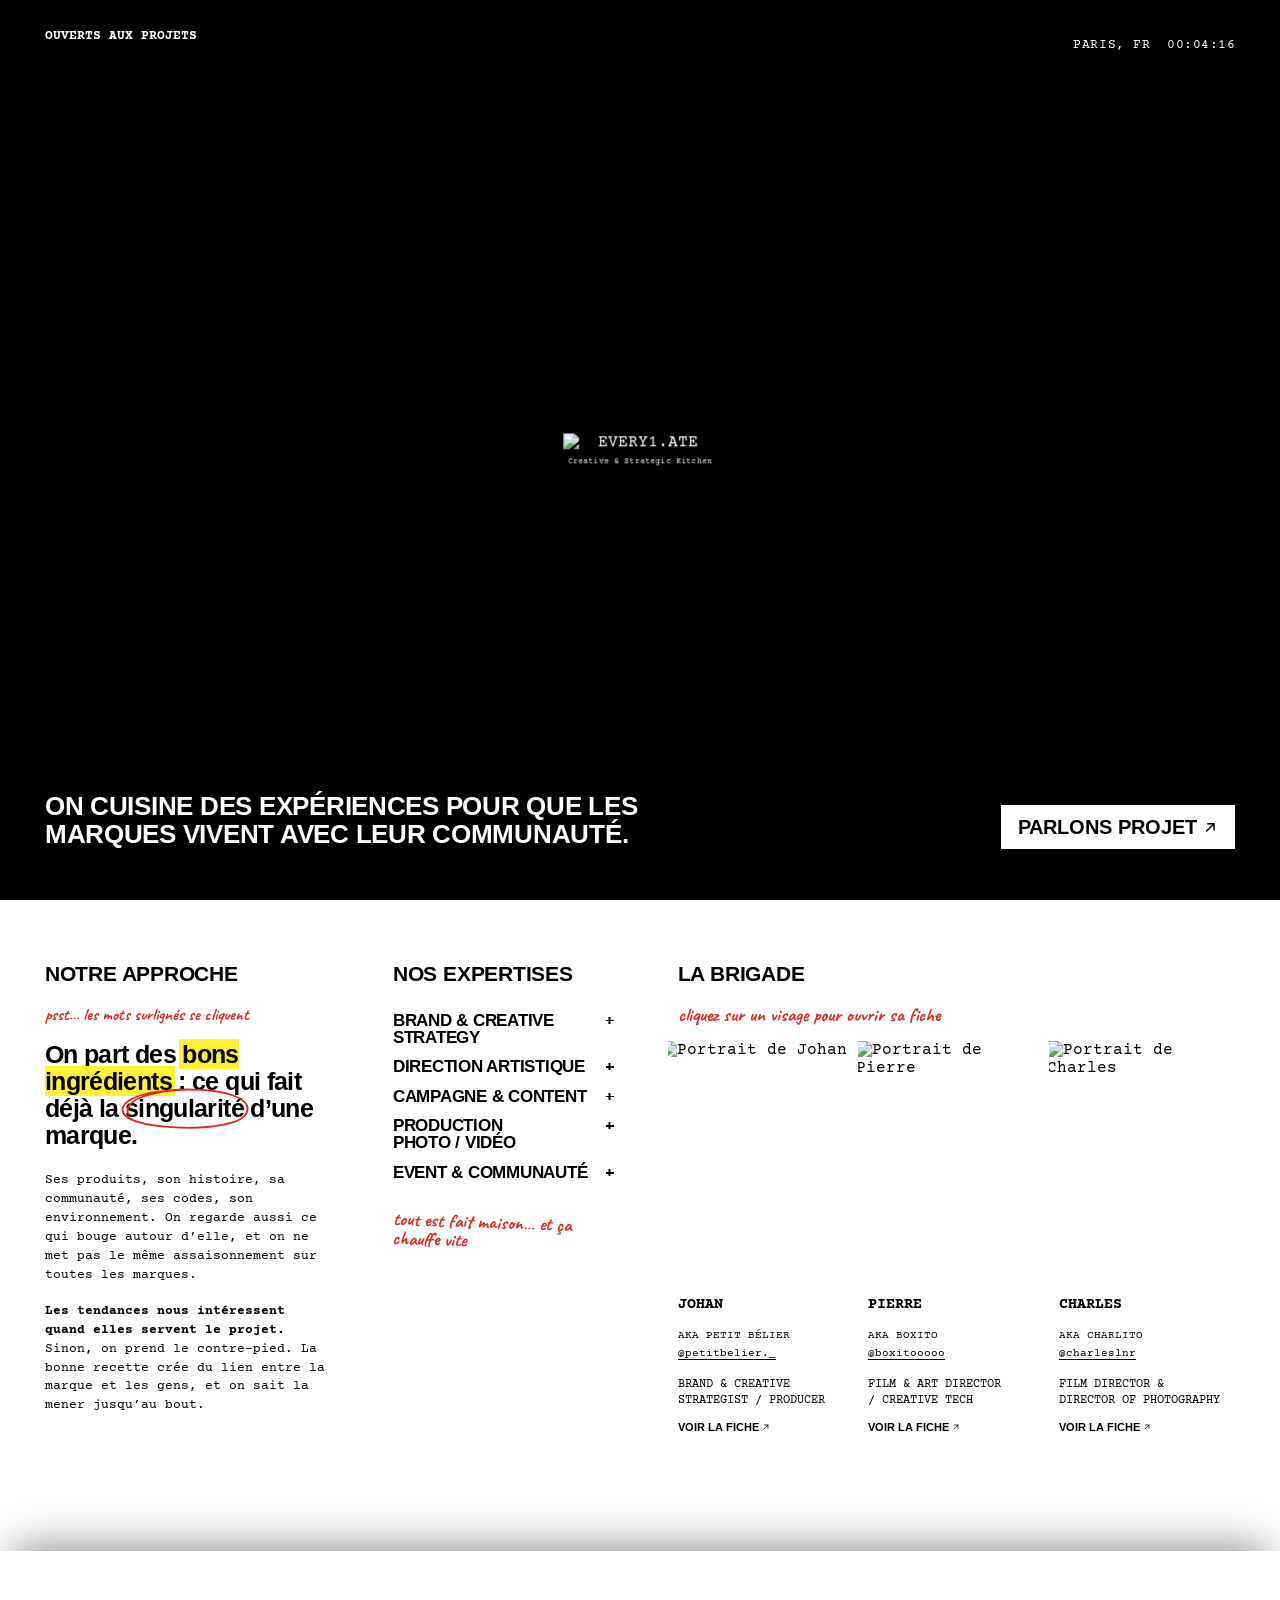
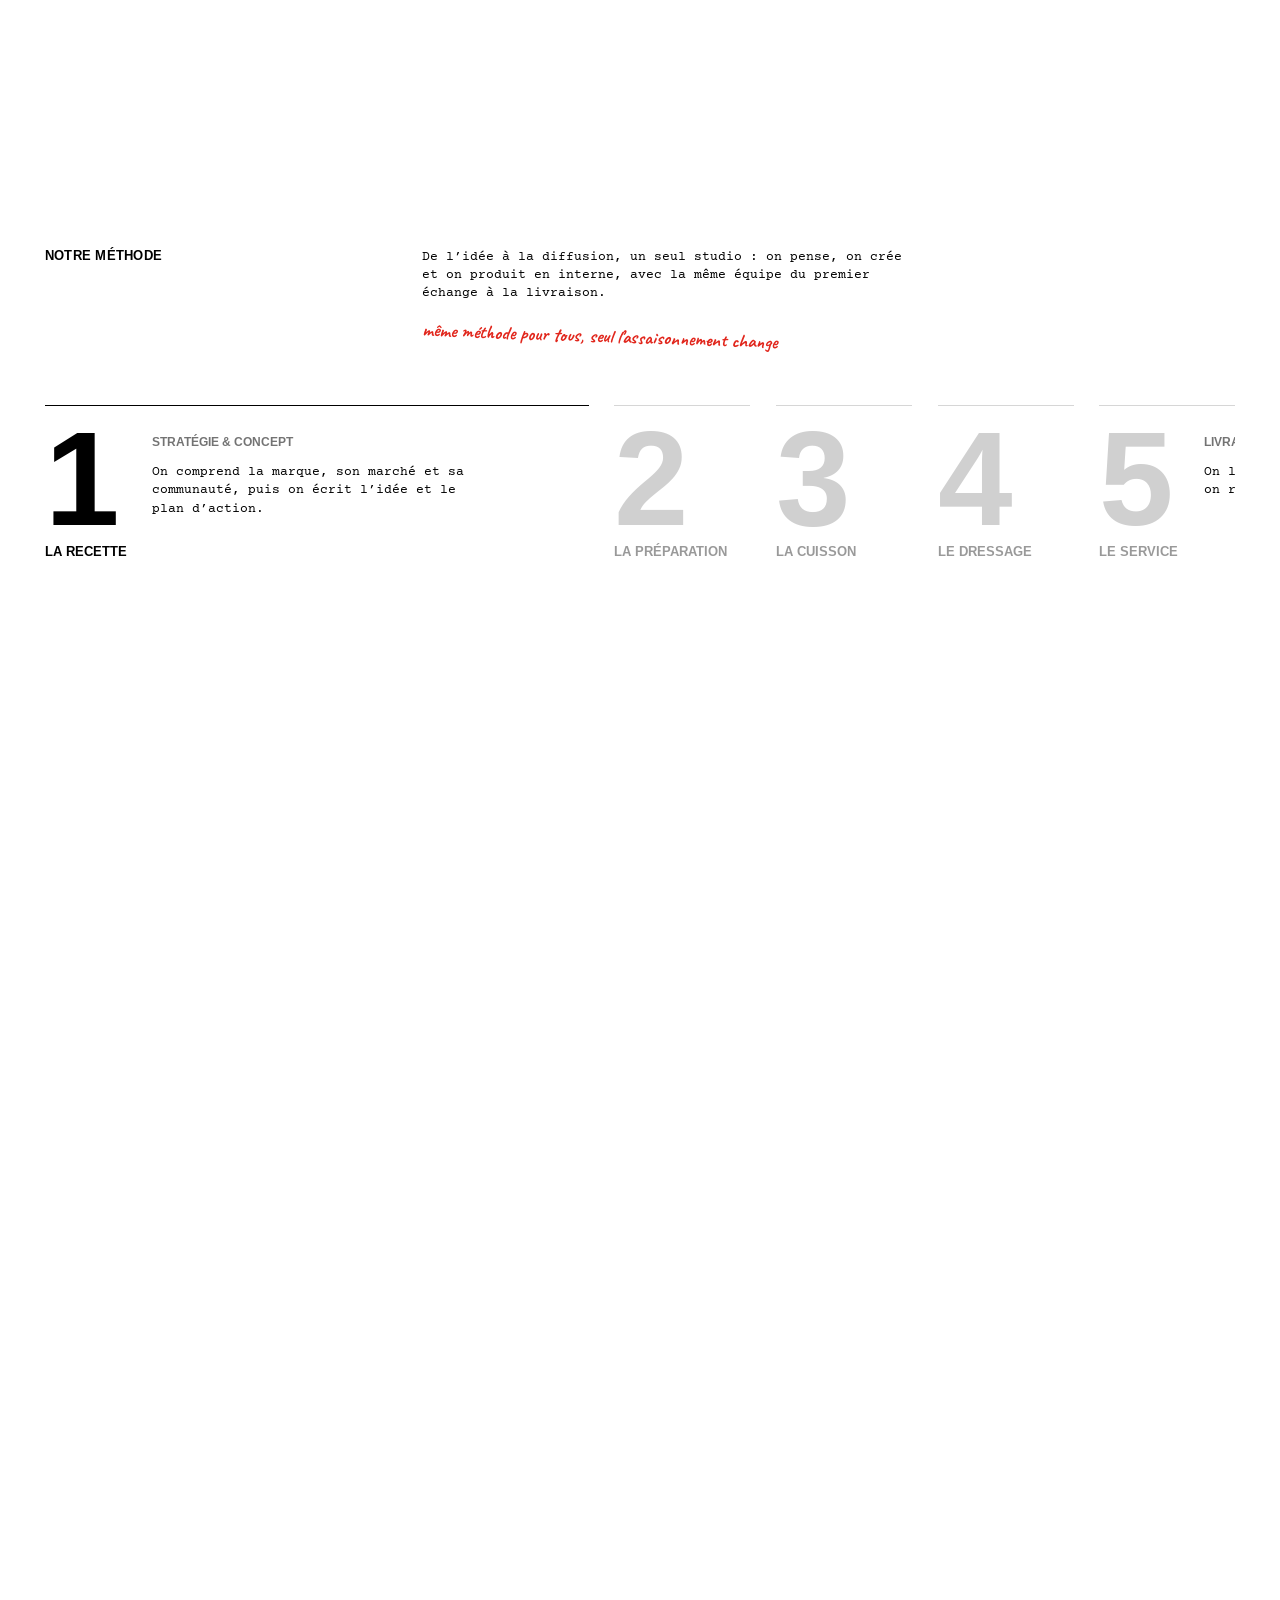
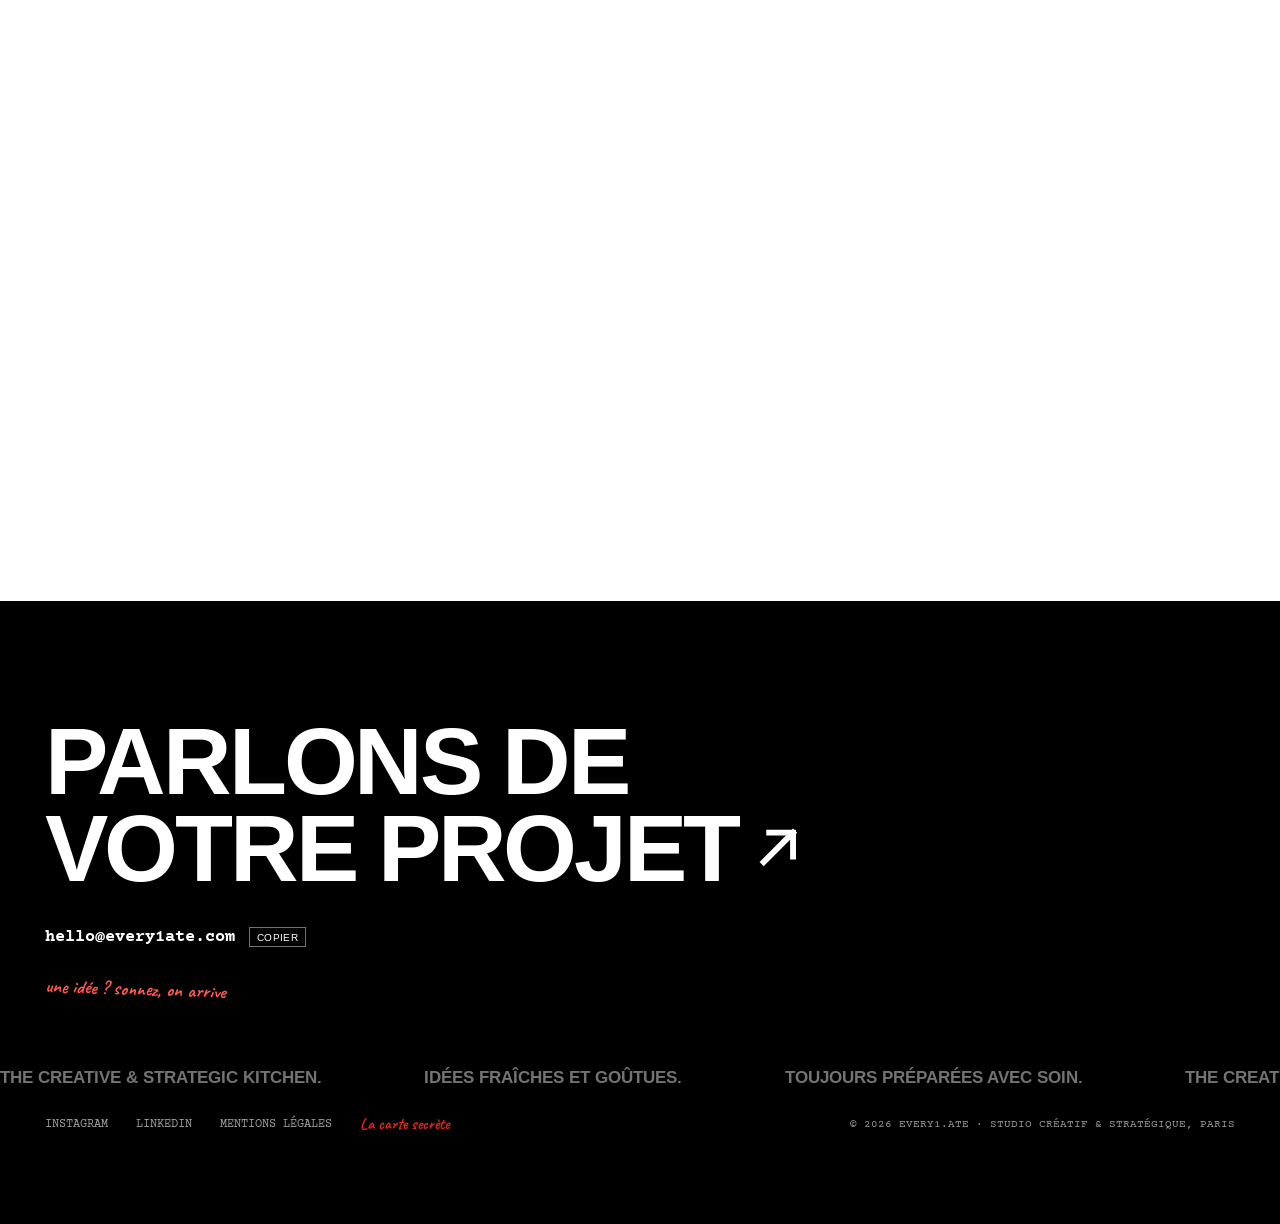
==== commit c2efe556: "Desktop hybride : approche, expertises et brigade en 3 colonnes, méthode en pleine largeur - Desktop" ====
--- a/site/index.html
+++ b/site/index.html
@@ -145,9 +145,10 @@
 <main id="main">
 
 <!-- =====================================================
-     2. APPROCHE + EXPERTISES (1re carte)
+     2. APPROCHE · EXPERTISES · BRIGADE
+     Desktop : 3 colonnes sur 1 écran · Mobile : 3 cartes empilées
      ===================================================== -->
-<div id="details-section">
+<div id="details-section" class="stack-card details-wrap">
 
   <section id="approche" class="stack-card card-details sec" aria-labelledby="t-approche">
     <h2 class="sec-label" id="t-approche" data-reveal>Notre approche</h2>
@@ -230,6 +231,94 @@
     </div>
   </section>
 
+  <!-- =====================================================
+       LA BRIGADE (3e colonne sur desktop)
+       ===================================================== -->
+  <section id="brigade-grid" class="stack-card sec sec-brigade" aria-labelledby="t-brigade">
+    <h2 class="sec-label" id="t-brigade" data-reveal>La brigade</h2>
+    <div class="sec-content">
+      <p class="note note-left note-brigade" data-reveal>cliquez sur un visage pour ouvrir sa fiche</p>
+      <div class="brigade">
+  
+        <article class="member" id="brigade-johan" data-reveal data-stats="Lecture du marché:96|Direction créative:95|Pilotage &amp; décision:95|Concepts:94|Esprit d’équipe:96">
+          <a id="photo-johan" class="member-photo" href="https://www.instagram.com/petitbelier._/" target="_blank" rel="noopener noreferrer" aria-label="Voir la fiche de Johan">
+            <span class="face" style="--ar:324/396;--src:url('assets/SF%20Johan.png')">
+              <img src="assets/SF%20Johan.png" alt="Portrait de Johan" loading="lazy">
+              <span class="eye" style="--x:37.0;--y:33.1;--w:12.3;--h:5.6"><span></span></span>
+              <span class="eye" style="--x:77.8;--y:46.2;--w:12.3;--h:5.6"><span></span></span>
+              <span class="mouth" style="--x:46.9;--y:71.5;--w:34;--h:10.1"><span></span></span>
+            </span>
+          </a>
+          <h3 class="member-name">Johan</h3>
+          <p class="member-aka">Aka Petit Bélier</p>
+          <a class="member-insta" href="https://www.instagram.com/petitbelier._/" target="_blank" rel="noopener noreferrer">@petitbelier._</a>
+          <p class="member-role">Brand &amp; Creative<br>Strategist / Producer</p>
+          <button type="button" class="member-more" aria-expanded="false" aria-controls="fiche-johan"><span>Voir la fiche</span><svg class="i-arrow" viewBox="0 0 16 16" aria-hidden="true" focusable="false"><path d="M4 12L12 4M5.5 4H12v6.5" fill="none" stroke="currentColor" stroke-width="1.6" stroke-linecap="square"/></svg></button>
+          <div class="member-fiche" id="fiche-johan">
+            <dl class="fiche-inner">
+              <dt>Dans la cuisine</dt><dd>Repère les bons angles, construit les concepts, structure les projets et les pousse jusqu’au réel.</dd>
+              <dt>Personnalité</dt><dd>Observateur, réfléchi, un peu trop dans ses idées… et toujours en train d’en chercher une meilleure.</dd>
+              <dt>Ce qui me drive</dt><dd>Créer des choses qui ont du sens, avec et pour les autres.</dd>
+              <dt>Plat préféré</dt><dd>Trop gourmand pour n’en choisir qu’un.</dd>
+              <dt>Bon à savoir</dt><dd>Probablement en train de transformer une simple discussion en projet.</dd>
+            </dl>
+          </div>
+        </article>
+  
+        <article class="member" id="brigade-pierre" data-reveal data-stats="Direction artistique:96|Souci du détail:97|Graphisme:94|Méthode:92|Créativité:95">
+          <a id="photo-pierre" class="member-photo" href="https://www.instagram.com/boxitooooo/" target="_blank" rel="noopener noreferrer" aria-label="Voir la fiche de Pierre">
+            <span class="face" style="--ar:305/393;--src:url('assets/SF%20Pierre.png')">
+              <img src="assets/SF%20Pierre.png" alt="Portrait de Pierre" loading="lazy">
+              <span class="eye" style="--x:36.4;--y:48.9;--w:13.1;--h:5.6"><span></span></span>
+              <span class="eye" style="--x:73.8;--y:52.9;--w:13.1;--h:5.6"><span></span></span>
+              <span class="mouth" style="--x:49.5;--y:83.0;--w:32.8;--h:9.2"><span></span></span>
+            </span>
+          </a>
+          <h3 class="member-name">Pierre</h3>
+          <p class="member-aka">Aka Boxito</p>
+          <a class="member-insta" href="https://www.instagram.com/boxitooooo/" target="_blank" rel="noopener noreferrer">@boxitooooo</a>
+          <p class="member-role">Film &amp; Art Director<br>/ Creative Tech</p>
+          <button type="button" class="member-more" aria-expanded="false" aria-controls="fiche-pierre"><span>Voir la fiche</span><svg class="i-arrow" viewBox="0 0 16 16" aria-hidden="true" focusable="false"><path d="M4 12L12 4M5.5 4H12v6.5" fill="none" stroke="currentColor" stroke-width="1.6" stroke-linecap="square"/></svg></button>
+          <div class="member-fiche" id="fiche-pierre">
+            <dl class="fiche-inner">
+              <dt>Dans la cuisine</dt><dd>Pose une direction claire avant l’exécution, peaufine chaque détail, avance étape par étape.</dd>
+              <dt>Personnalité</dt><dd>Cérébral et un peu maniaque du… mais jamais rigide juste pour faire genre. Il a besoin de comprendre avant de bouger.</dd>
+              <dt>Ce qui me drive</dt><dd>Faire des projets toujours plus créatifs.</dd>
+              <dt>Plat préféré</dt><dd>Pizzaaaaaa</dd>
+              <dt>Bon à savoir</dt><dd>Bronze 3 à Valo</dd>
+            </dl>
+          </div>
+        </article>
+  
+        <article class="member" id="brigade-charles" data-reveal data-stats="Réalisation:95|Image:93|Énergie:98|Décision:94|Esprit d’équipe:96">
+          <a id="photo-charles" class="member-photo" href="https://www.instagram.com/charleslnr/" target="_blank" rel="noopener noreferrer" aria-label="Voir la fiche de Charles">
+            <span class="face" style="--ar:308/397;--src:url('assets/SF%20Charles.png')">
+              <img src="assets/SF%20Charles.png" alt="Portrait de Charles" loading="lazy">
+              <span class="eye" style="--x:28.2;--y:54.9;--w:13.0;--h:5.5"><span></span></span>
+              <span class="eye" style="--x:65.9;--y:53.4;--w:13.0;--h:5.5"><span></span></span>
+              <span class="mouth" style="--x:48.1;--y:88.2;--w:32.5;--h:10.1"><span></span></span>
+            </span>
+          </a>
+          <h3 class="member-name">Charles</h3>
+          <p class="member-aka">Aka Charlito</p>
+          <a class="member-insta" href="https://www.instagram.com/charleslnr/" target="_blank" rel="noopener noreferrer">@charleslnr</a>
+          <p class="member-role">Film Director &amp;<br>Director of Photography</p>
+          <button type="button" class="member-more" aria-expanded="false" aria-controls="fiche-charles"><span>Voir la fiche</span><svg class="i-arrow" viewBox="0 0 16 16" aria-hidden="true" focusable="false"><path d="M4 12L12 4M5.5 4H12v6.5" fill="none" stroke="currentColor" stroke-width="1.6" stroke-linecap="square"/></svg></button>
+          <div class="member-fiche" id="fiche-charles">
+            <dl class="fiche-inner">
+              <dt>Dans la cuisine</dt><dd>Fonce sur le plateau avec une vision claire, prend les décisions vite sans se perdre en discussion, motive l’équipe par l’énergie.</dd>
+              <dt>Personnalité</dt><dd>Il carbure au contact humain et il sait transformer l’énergie du groupe en action concrète.</dd>
+              <dt>Ce qui me drive</dt><dd>Savoir qu’une idée, la plus folle soit-elle, prendra vie à travers l’écran.</dd>
+              <dt>Plat préféré</dt><dd>No joke le porc au caramel for life</dd>
+              <dt>Bon à savoir</dt><dd>Tellement optimiste que pour moi TOUT est réalisable si on s’en donne les moyens.</dd>
+            </dl>
+          </div>
+        </article>
+  
+      </div>
+    </div>
+  </section>
+
 </div>
 
 <!-- =====================================================
@@ -289,93 +378,7 @@
   </div>
 </section>
 
-<!-- =====================================================
-     4. LA BRIGADE (3e carte)
-     ===================================================== -->
-<section id="brigade-grid" class="stack-card sec sec-brigade" aria-labelledby="t-brigade">
-  <h2 class="sec-label" id="t-brigade" data-reveal>La brigade</h2>
-  <div class="sec-content">
-    <p class="note note-left note-brigade" data-reveal>cliquez sur un visage pour ouvrir sa fiche</p>
-    <div class="brigade">
-
-      <article class="member" id="brigade-johan" data-reveal data-stats="Lecture du marché:96|Direction créative:95|Pilotage &amp; décision:95|Concepts:94|Esprit d’équipe:96">
-        <a id="photo-johan" class="member-photo" href="https://www.instagram.com/petitbelier._/" target="_blank" rel="noopener noreferrer" aria-label="Voir la fiche de Johan">
-          <span class="face" style="--ar:324/396;--src:url('assets/SF%20Johan.png')">
-            <img src="assets/SF%20Johan.png" alt="Portrait de Johan" loading="lazy">
-            <span class="eye" style="--x:37.0;--y:33.1;--w:12.3;--h:5.6"><span></span></span>
-            <span class="eye" style="--x:77.8;--y:46.2;--w:12.3;--h:5.6"><span></span></span>
-            <span class="mouth" style="--x:46.9;--y:71.5;--w:34;--h:10.1"><span></span></span>
-          </span>
-        </a>
-        <h3 class="member-name">Johan</h3>
-        <p class="member-aka">Aka Petit Bélier</p>
-        <a class="member-insta" href="https://www.instagram.com/petitbelier._/" target="_blank" rel="noopener noreferrer">@petitbelier._</a>
-        <p class="member-role">Brand &amp; Creative<br>Strategist / Producer</p>
-        <button type="button" class="member-more" aria-expanded="false" aria-controls="fiche-johan"><span>Voir la fiche</span><svg class="i-arrow" viewBox="0 0 16 16" aria-hidden="true" focusable="false"><path d="M4 12L12 4M5.5 4H12v6.5" fill="none" stroke="currentColor" stroke-width="1.6" stroke-linecap="square"/></svg></button>
-        <div class="member-fiche" id="fiche-johan">
-          <dl class="fiche-inner">
-            <dt>Dans la cuisine</dt><dd>Repère les bons angles, construit les concepts, structure les projets et les pousse jusqu’au réel.</dd>
-            <dt>Personnalité</dt><dd>Observateur, réfléchi, un peu trop dans ses idées… et toujours en train d’en chercher une meilleure.</dd>
-            <dt>Ce qui me drive</dt><dd>Créer des choses qui ont du sens, avec et pour les autres.</dd>
-            <dt>Plat préféré</dt><dd>Trop gourmand pour n’en choisir qu’un.</dd>
-            <dt>Bon à savoir</dt><dd>Probablement en train de transformer une simple discussion en projet.</dd>
-          </dl>
-        </div>
-      </article>
-
-      <article class="member" id="brigade-pierre" data-reveal data-stats="Direction artistique:96|Souci du détail:97|Graphisme:94|Méthode:92|Créativité:95">
-        <a id="photo-pierre" class="member-photo" href="https://www.instagram.com/boxitooooo/" target="_blank" rel="noopener noreferrer" aria-label="Voir la fiche de Pierre">
-          <span class="face" style="--ar:305/393;--src:url('assets/SF%20Pierre.png')">
-            <img src="assets/SF%20Pierre.png" alt="Portrait de Pierre" loading="lazy">
-            <span class="eye" style="--x:36.4;--y:48.9;--w:13.1;--h:5.6"><span></span></span>
-            <span class="eye" style="--x:73.8;--y:52.9;--w:13.1;--h:5.6"><span></span></span>
-            <span class="mouth" style="--x:49.5;--y:83.0;--w:32.8;--h:9.2"><span></span></span>
-          </span>
-        </a>
-        <h3 class="member-name">Pierre</h3>
-        <p class="member-aka">Aka Boxito</p>
-        <a class="member-insta" href="https://www.instagram.com/boxitooooo/" target="_blank" rel="noopener noreferrer">@boxitooooo</a>
-        <p class="member-role">Film &amp; Art Director<br>/ Creative Tech</p>
-        <button type="button" class="member-more" aria-expanded="false" aria-controls="fiche-pierre"><span>Voir la fiche</span><svg class="i-arrow" viewBox="0 0 16 16" aria-hidden="true" focusable="false"><path d="M4 12L12 4M5.5 4H12v6.5" fill="none" stroke="currentColor" stroke-width="1.6" stroke-linecap="square"/></svg></button>
-        <div class="member-fiche" id="fiche-pierre">
-          <dl class="fiche-inner">
-            <dt>Dans la cuisine</dt><dd>Pose une direction claire avant l’exécution, peaufine chaque détail, avance étape par étape.</dd>
-            <dt>Personnalité</dt><dd>Cérébral et un peu maniaque du… mais jamais rigide juste pour faire genre. Il a besoin de comprendre avant de bouger.</dd>
-            <dt>Ce qui me drive</dt><dd>Faire des projets toujours plus créatifs.</dd>
-            <dt>Plat préféré</dt><dd>Pizzaaaaaa</dd>
-            <dt>Bon à savoir</dt><dd>Bronze 3 à Valo</dd>
-          </dl>
-        </div>
-      </article>
-
-      <article class="member" id="brigade-charles" data-reveal data-stats="Réalisation:95|Image:93|Énergie:98|Décision:94|Esprit d’équipe:96">
-        <a id="photo-charles" class="member-photo" href="https://www.instagram.com/charleslnr/" target="_blank" rel="noopener noreferrer" aria-label="Voir la fiche de Charles">
-          <span class="face" style="--ar:308/397;--src:url('assets/SF%20Charles.png')">
-            <img src="assets/SF%20Charles.png" alt="Portrait de Charles" loading="lazy">
-            <span class="eye" style="--x:28.2;--y:54.9;--w:13.0;--h:5.5"><span></span></span>
-            <span class="eye" style="--x:65.9;--y:53.4;--w:13.0;--h:5.5"><span></span></span>
-            <span class="mouth" style="--x:48.1;--y:88.2;--w:32.5;--h:10.1"><span></span></span>
-          </span>
-        </a>
-        <h3 class="member-name">Charles</h3>
-        <p class="member-aka">Aka Charlito</p>
-        <a class="member-insta" href="https://www.instagram.com/charleslnr/" target="_blank" rel="noopener noreferrer">@charleslnr</a>
-        <p class="member-role">Film Director &amp;<br>Director of Photography</p>
-        <button type="button" class="member-more" aria-expanded="false" aria-controls="fiche-charles"><span>Voir la fiche</span><svg class="i-arrow" viewBox="0 0 16 16" aria-hidden="true" focusable="false"><path d="M4 12L12 4M5.5 4H12v6.5" fill="none" stroke="currentColor" stroke-width="1.6" stroke-linecap="square"/></svg></button>
-        <div class="member-fiche" id="fiche-charles">
-          <dl class="fiche-inner">
-            <dt>Dans la cuisine</dt><dd>Fonce sur le plateau avec une vision claire, prend les décisions vite sans se perdre en discussion, motive l’équipe par l’énergie.</dd>
-            <dt>Personnalité</dt><dd>Il carbure au contact humain et il sait transformer l’énergie du groupe en action concrète.</dd>
-            <dt>Ce qui me drive</dt><dd>Savoir qu’une idée, la plus folle soit-elle, prendra vie à travers l’écran.</dd>
-            <dt>Plat préféré</dt><dd>No joke le porc au caramel for life</dd>
-            <dt>Bon à savoir</dt><dd>Tellement optimiste que pour moi TOUT est réalisable si on s’en donne les moyens.</dd>
-          </dl>
-        </div>
-      </article>
-
-    </div>
-  </div>
-</section>
+
 
 </main>
 
--- a/site/style.css
+++ b/site/style.css
@@ -4028,6 +4028,111 @@
 
 
 /* =========================================================
+   HYBRIDE DESKTOP (> 900px)
+   Approche · Expertises · Brigade en 3 colonnes sur 1 écran
+   (une seule carte), puis la méthode en pleine largeur.
+   Mobile : chaque section reste une carte à part.
+   ========================================================= */
+
+.details-wrap {
+  z-index: 2;
+}
+
+@media (max-width: 900px) {
+  /* le conteneur s'efface : ce sont ses 3 sections qui s'empilent */
+  .js .details-wrap.stack-card {
+    position: static;
+  }
+
+  .sec-brigade {
+    z-index: 3;
+  }
+}
+
+@media (min-width: 901px) {
+  .details-wrap {
+    position: relative;
+    display: grid;
+    grid-template-columns: minmax(0, 27fr) minmax(0, 21fr) minmax(0, 53fr);
+    column-gap: clamp(40px, 5vw, 96px);
+    align-items: start;
+    padding: clamp(56px, 5vw, 96px) var(--gutter) var(--sec-gap);
+    background: var(--white);
+    box-shadow: 0 -18px 40px -14px rgba(0, 0, 0, .45);
+  }
+
+  /* dans la grille, les 3 sections sont de simples colonnes */
+  .js .details-wrap .stack-card {
+    position: relative;
+    top: auto;
+  }
+
+  .details-wrap .sec {
+    display: block;
+    padding: 0;
+    box-shadow: none;
+    background: none;
+    z-index: auto;
+  }
+
+  .details-wrap .sec-label {
+    margin-bottom: 1em;
+    padding-top: 0;
+    font-size: clamp(19px, 1.65vw, 28px);
+    letter-spacing: -.01em;
+  }
+
+  .details-wrap .lead {
+    max-width: none;
+    font-size: clamp(22px, 1.95vw, 34px);
+    line-height: 1.08;
+  }
+
+  .details-wrap .approche-cols {
+    grid-template-columns: minmax(0, 1fr);
+    row-gap: 1.1em;
+    margin-top: 1.4em;
+  }
+
+  .details-wrap .approche-cols .approche-text {
+    font-size: clamp(13px, 1vw, 16px);
+    line-height: 1.45;
+  }
+
+  .details-wrap #expertises-list .expertises {
+    font-size: clamp(15px, 1.3vw, 22px);
+  }
+
+  .details-wrap #expertises-list .xp-toggle {
+    align-items: flex-start;
+    padding: .38em 0;
+  }
+
+  .details-wrap #expertises-list .xp-plus {
+    margin-top: .25em;
+  }
+
+  .details-wrap #expertises-list .xp-inner {
+    font-size: clamp(13px, .95vw, 15px);
+  }
+
+  .details-wrap .note-egg {
+    margin-top: 22px;
+  }
+
+  .details-wrap .sec-brigade .brigade {
+    column-gap: 4px;
+    margin-left: -10px;
+  }
+
+  /* la méthode passe juste après la carte */
+  .method {
+    z-index: 4;
+  }
+}
+
+
+/* =========================================================
    ACCESSIBILITÉ : animations réduites
    ========================================================= */
 
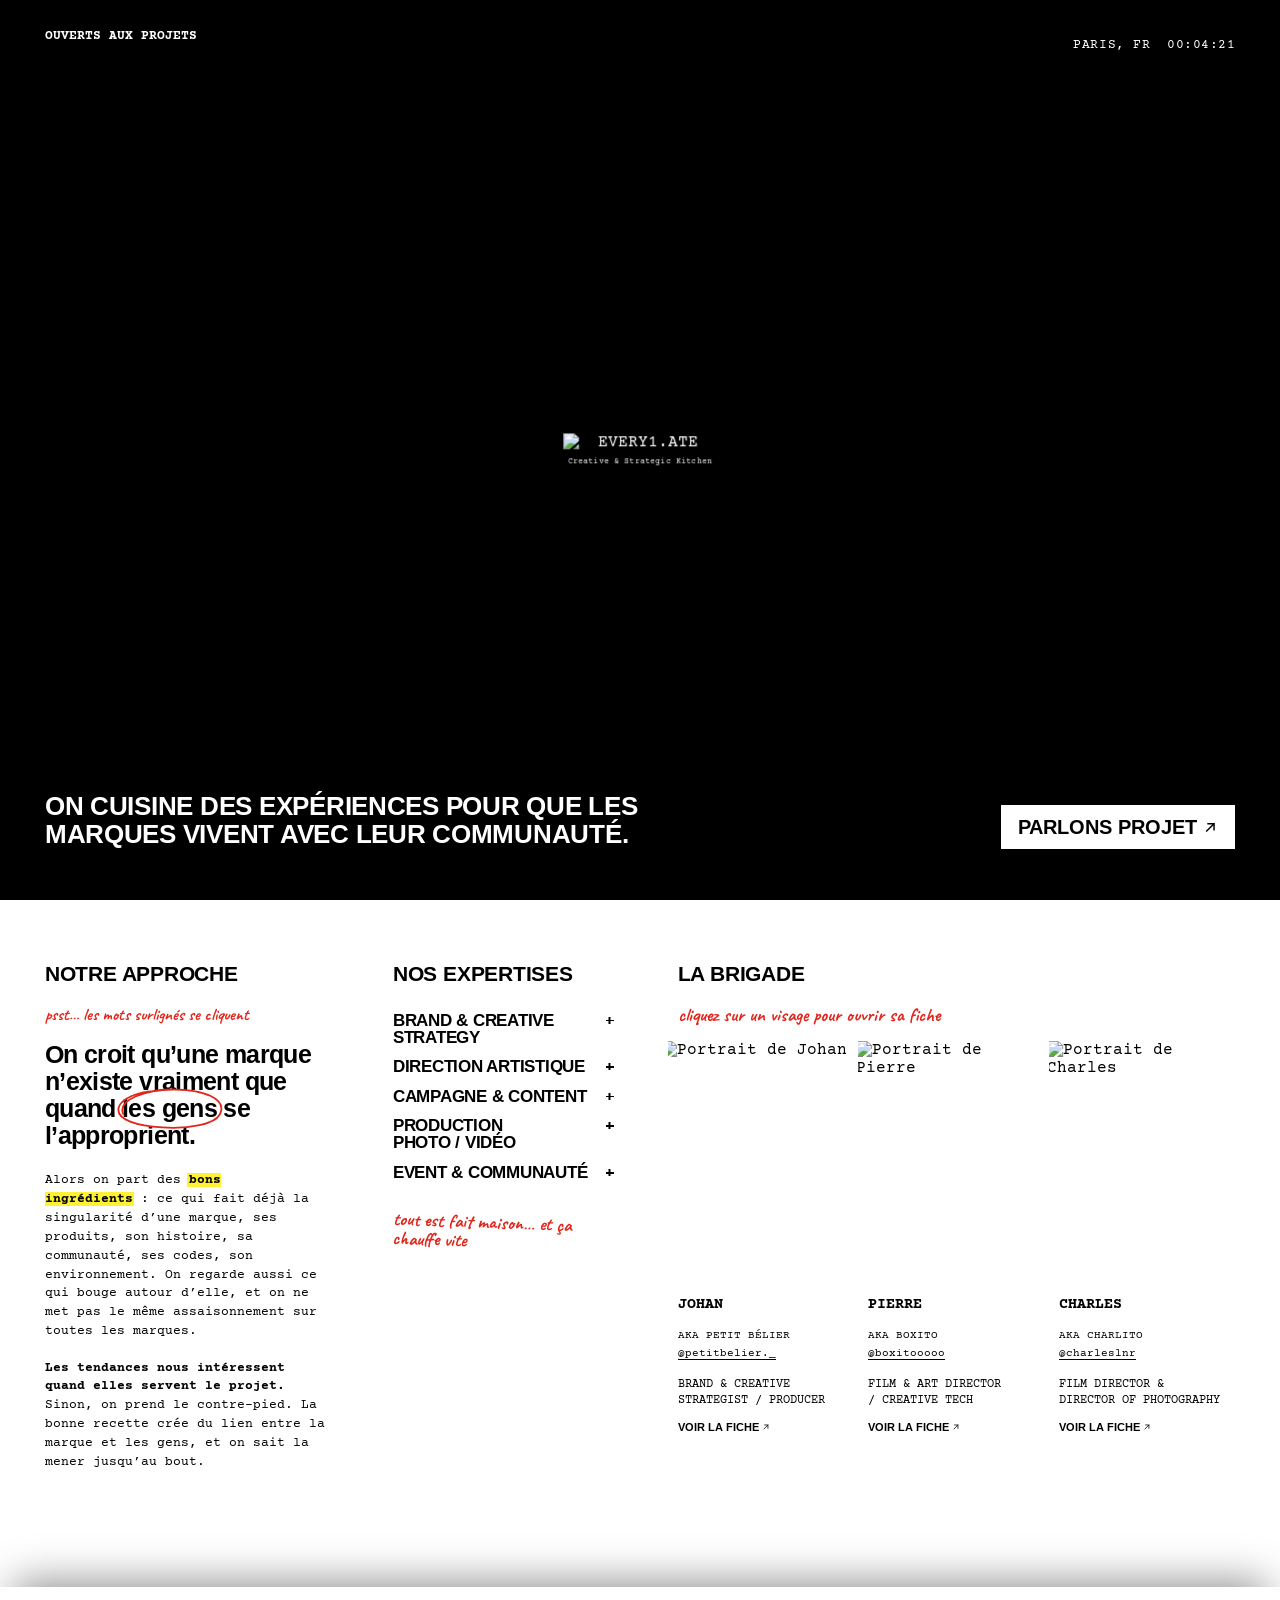
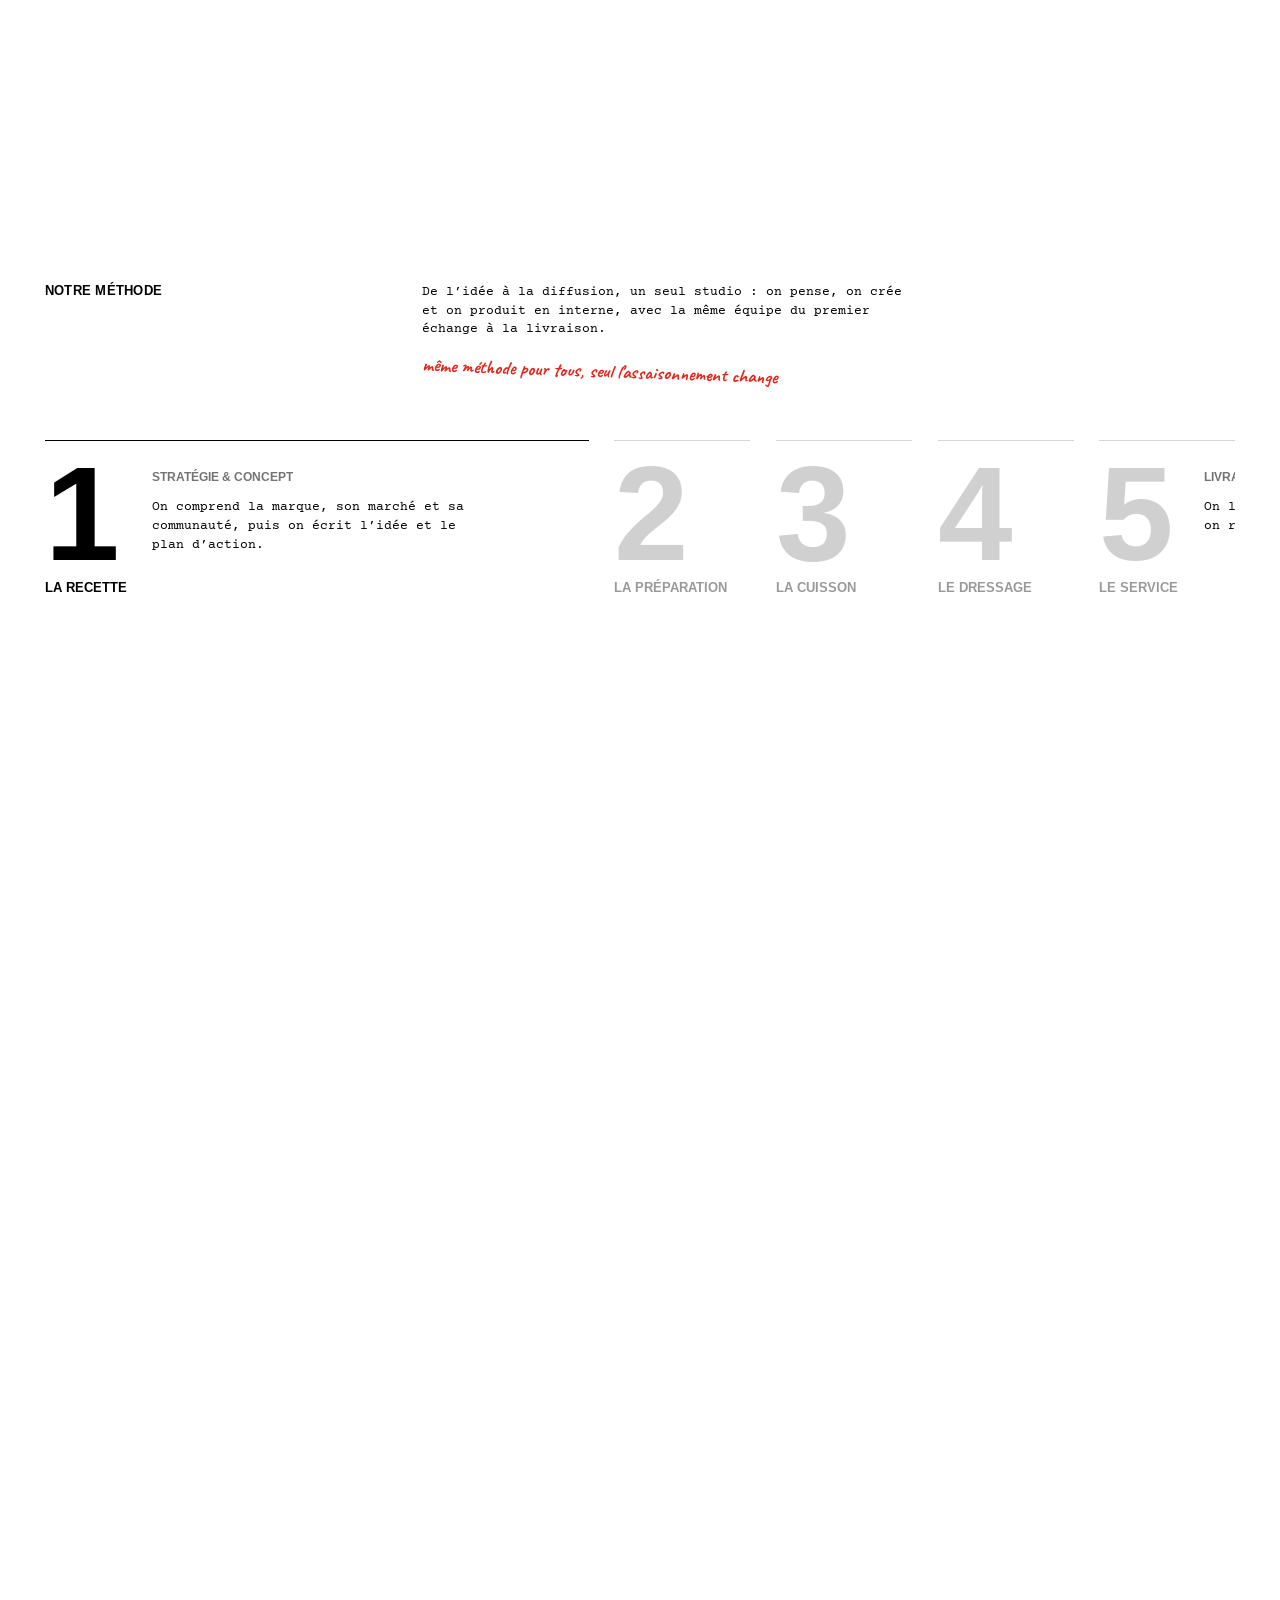
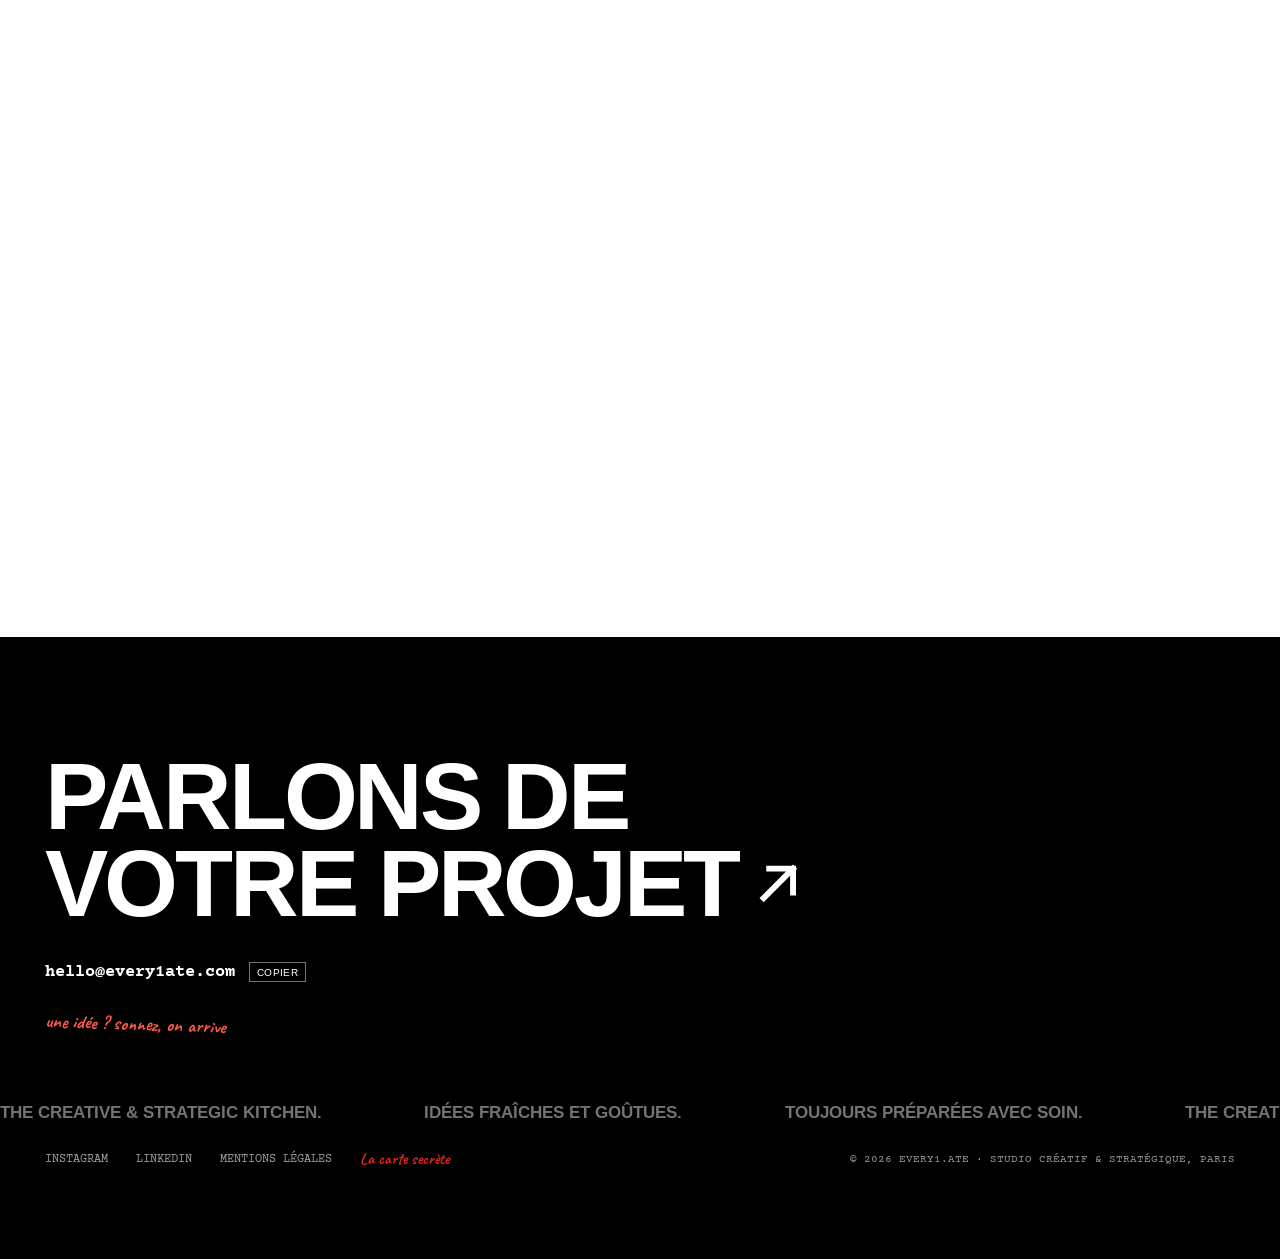
==== commit 1b3fff24: "Approche : le WHY en tête (« une marque n'existe vraiment que quand les gens se l'approprient ») Co-" ====
--- a/site/index.html
+++ b/site/index.html
@@ -154,9 +154,9 @@
     <h2 class="sec-label" id="t-approche" data-reveal>Notre approche</h2>
     <div class="sec-content">
       <p class="note note-left note-psst" data-reveal>psst… les mots surlignés se cliquent</p>
-      <p class="lead" data-reveal data-mark>On part des <b data-egg="plat" role="button" tabindex="0">bons ingrédients</b>&nbsp;: ce qui fait déjà la <span class="pen pen-circle">singularité<svg class="pen-svg" viewBox="0 0 200 60" preserveAspectRatio="none" aria-hidden="true" focusable="false"><path pathLength="1" d="M18 38C8 20 58 5 112 6c52 1 86 12 80 29-5 18-62 23-104 21C44 54 5 46 10 30 14 18 44 9 74 8"/></svg></span> d’une marque.</p>
+      <p class="lead" data-reveal data-mark>On croit qu’une marque n’existe vraiment que quand <span class="pen pen-circle">les gens<svg class="pen-svg" viewBox="0 0 200 60" preserveAspectRatio="none" aria-hidden="true" focusable="false"><path pathLength="1" d="M18 38C8 20 58 5 112 6c52 1 86 12 80 29-5 18-62 23-104 21C44 54 5 46 10 30 14 18 44 9 74 8"/></svg></span> se l’approprient.</p>
       <div class="approche-cols" data-reveal data-mark>
-        <p class="approche-text">Ses produits, son histoire, sa communauté, ses codes, son environnement. On regarde aussi ce qui bouge autour d’elle, et on ne met pas le même assaisonnement sur toutes les marques.</p>
+        <p class="approche-text">Alors on part des <b data-egg="plat" role="button" tabindex="0">bons ingrédients</b>&nbsp;: ce qui fait déjà la singularité d’une marque, ses produits, son histoire, sa communauté, ses codes, son environnement. On regarde aussi ce qui bouge autour d’elle, et on ne met pas le même assaisonnement sur toutes les marques.</p>
         <p class="approche-text"><strong>Les tendances nous intéressent quand elles servent le projet.</strong> Sinon, on prend le contre-pied. La bonne recette crée du lien entre la marque et les gens, et on sait la mener jusqu’au bout.</p>
       </div>
     </div>
--- a/site/style.css
+++ b/site/style.css
@@ -1045,8 +1045,10 @@
   padding: 22px 34px;
   background: var(--paper-color) var(--paper);
   color: var(--black);
+  overflow-x: hidden;
   overflow-y: auto;
   overscroll-behavior: contain;
+  touch-action: pan-y;
   transform: translateX(100%);
   transition: transform 380ms var(--ease);
   box-shadow: -15px 0 40px rgba(0, 0, 0, .10);
@@ -1357,9 +1359,12 @@
   padding: 22px 34px 32px;
   background: var(--black);
   color: var(--white);
-  transform: translateX(100%);
+  /* révélé par un rideau (clip-path) : ne dépasse jamais du panneau,
+     donc impossible de l'apercevoir en glissant sur le côté */
+  clip-path: inset(0 0 0 100%);
+  visibility: hidden;
   pointer-events: none;
-  transition: transform 400ms var(--ease);
+  transition: clip-path 400ms var(--ease), visibility 0s linear 400ms;
 }
 
 .e1-project-panel.is-success {
@@ -1367,7 +1372,12 @@
 }
 
 .e1-project-panel.is-success .e1-success {
-  transform: translateX(0);
+  visibility: visible;
+  transition: clip-path 400ms var(--ease);
+}
+
+.e1-project-panel.is-success .e1-success {
+  clip-path: inset(0);
   pointer-events: auto;
 }
 
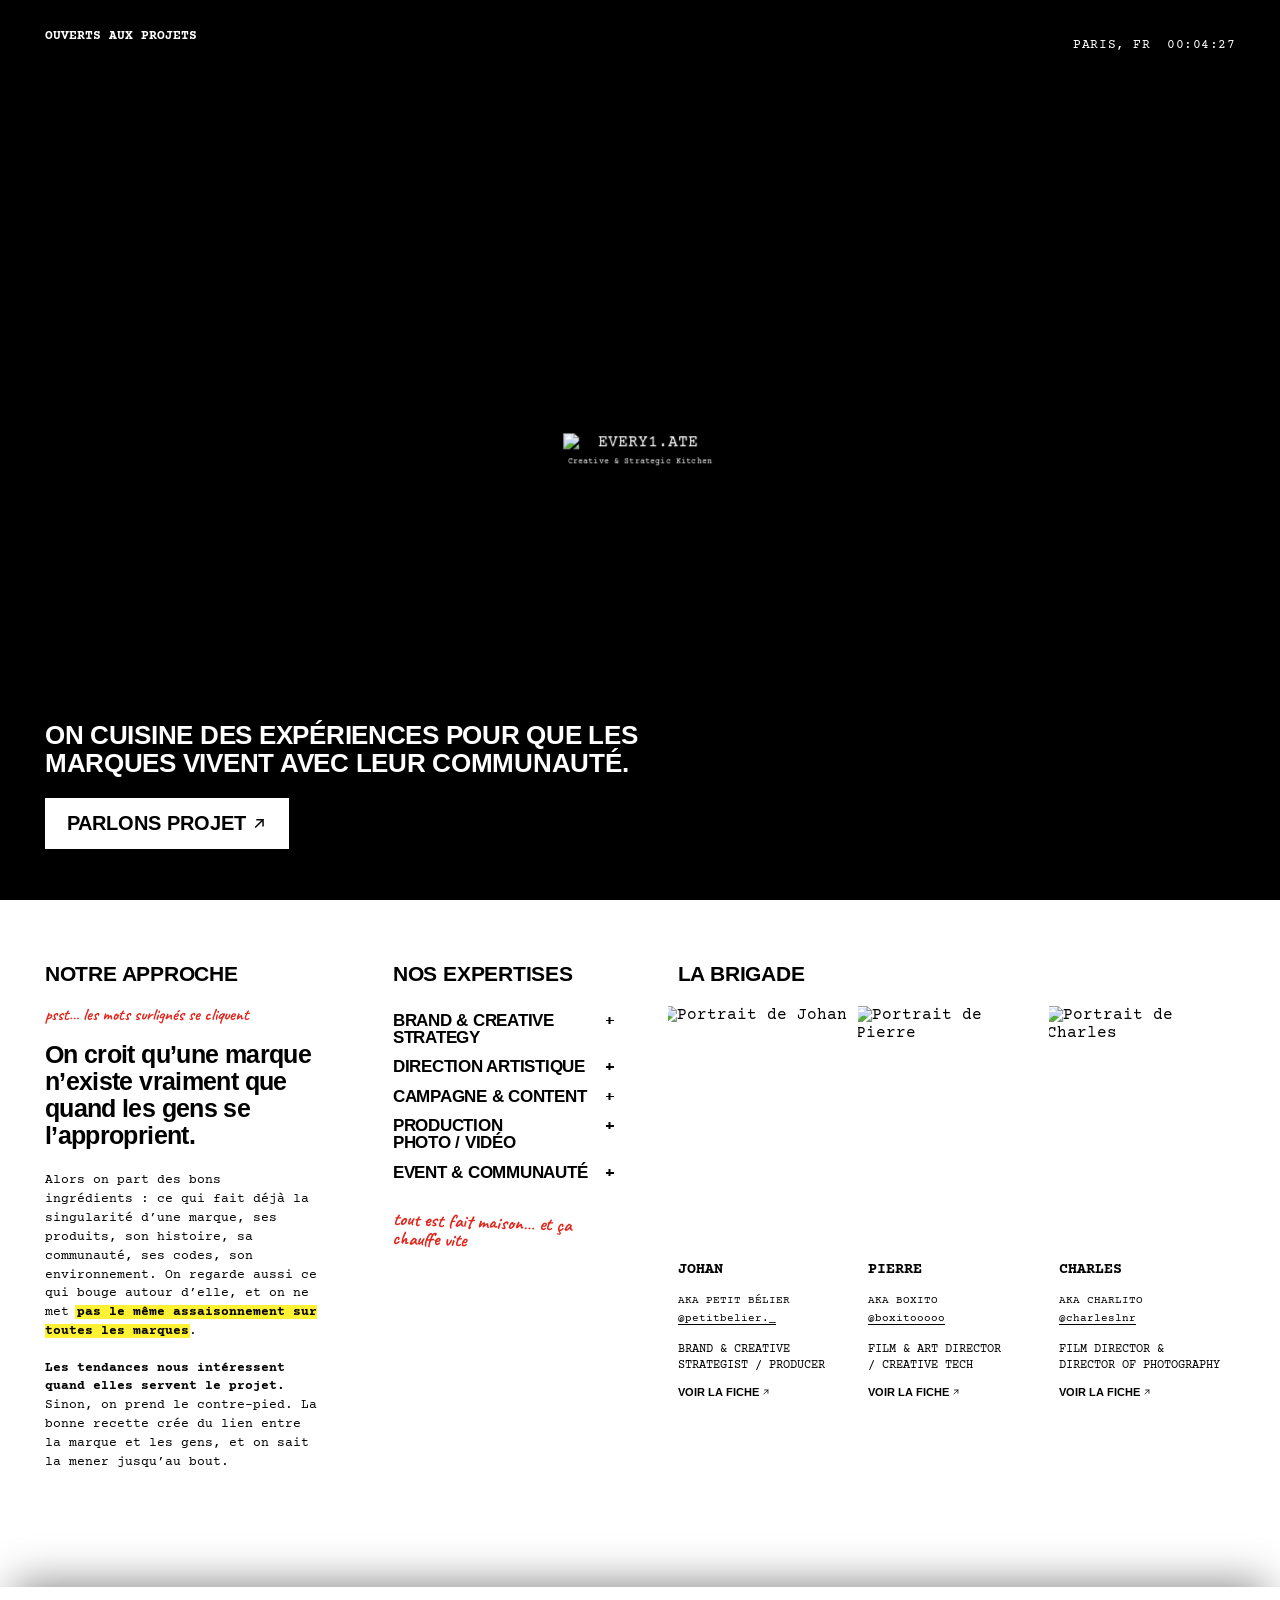
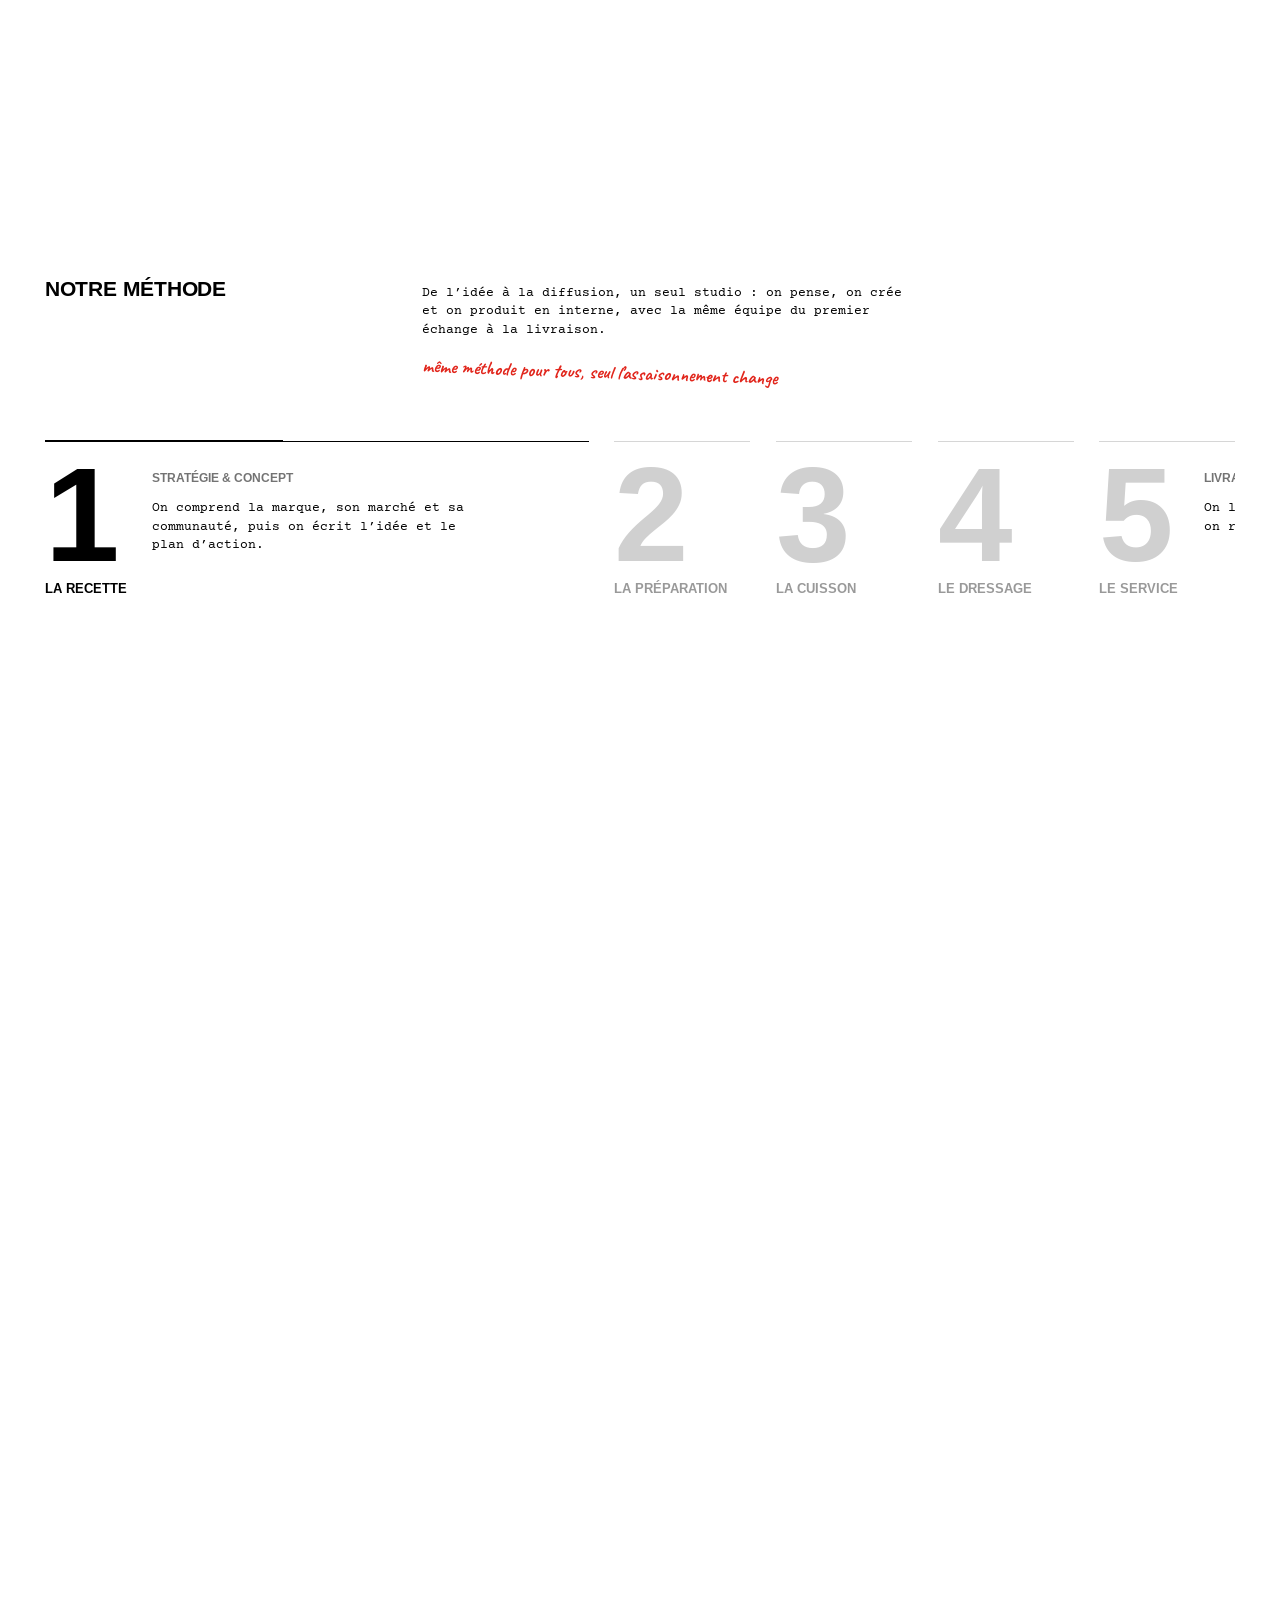
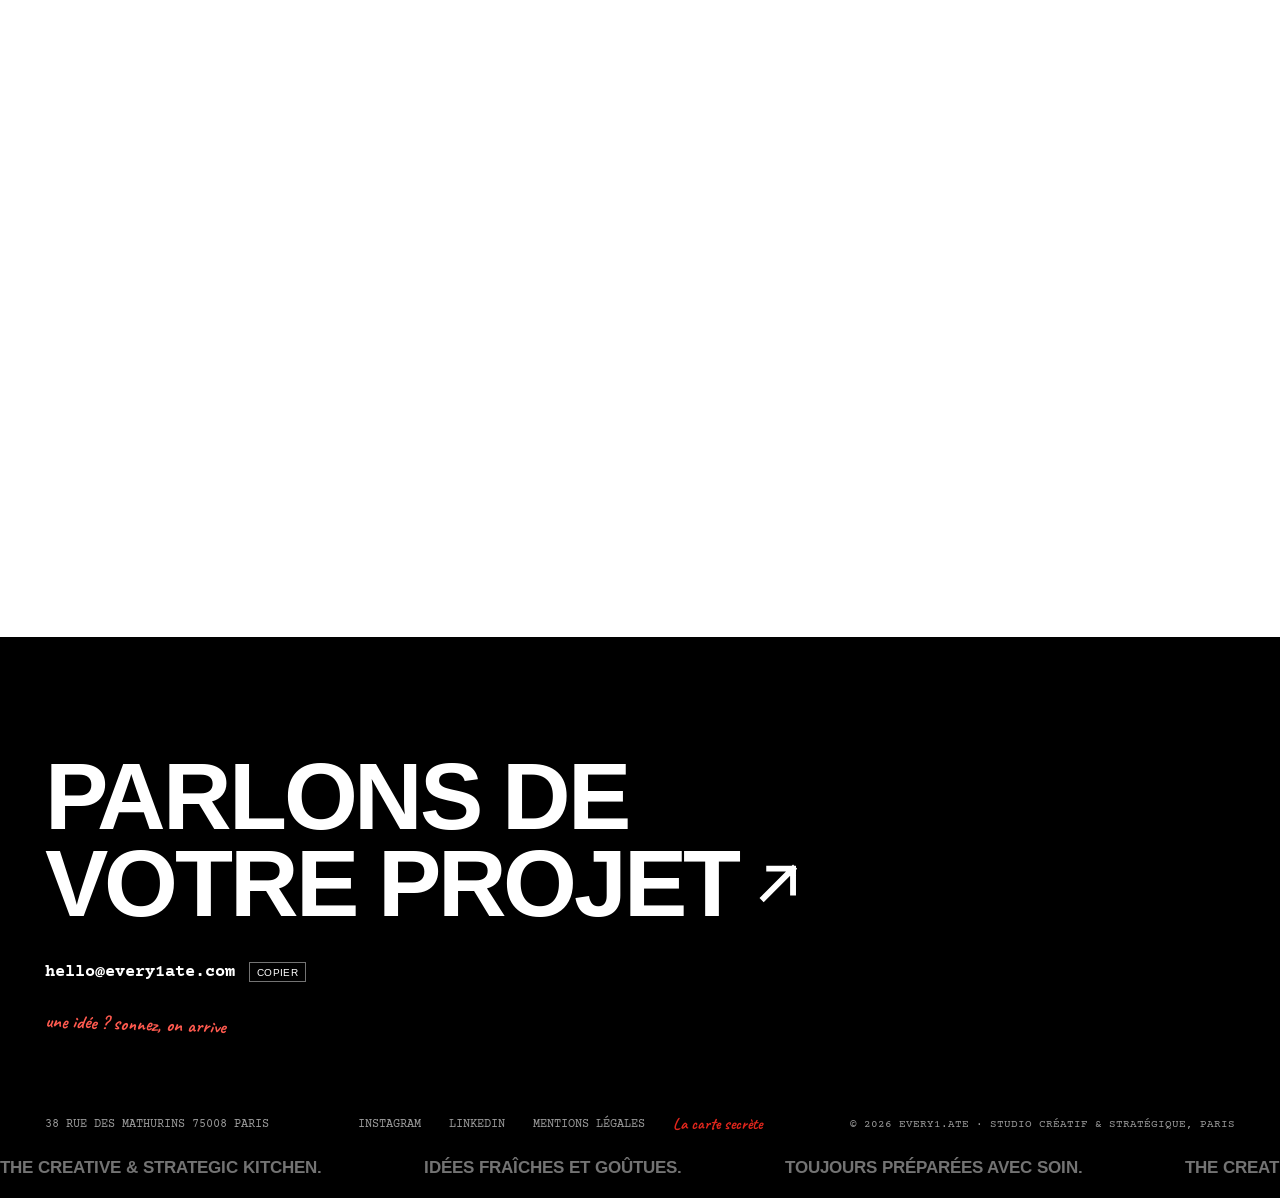
==== commit 07717fa6: "Hero plus convertissant, expertises qui écrasent l'approche, footer repensé - Hero : le CTA rejoint " ====
--- a/site/index.html
+++ b/site/index.html
@@ -154,9 +154,9 @@
     <h2 class="sec-label" id="t-approche" data-reveal>Notre approche</h2>
     <div class="sec-content">
       <p class="note note-left note-psst" data-reveal>psst… les mots surlignés se cliquent</p>
-      <p class="lead" data-reveal data-mark>On croit qu’une marque n’existe vraiment que quand <span class="pen pen-circle">les gens<svg class="pen-svg" viewBox="0 0 200 60" preserveAspectRatio="none" aria-hidden="true" focusable="false"><path pathLength="1" d="M18 38C8 20 58 5 112 6c52 1 86 12 80 29-5 18-62 23-104 21C44 54 5 46 10 30 14 18 44 9 74 8"/></svg></span> se l’approprient.</p>
+      <p class="lead" data-reveal data-mark>On croit qu’une marque n’existe vraiment que quand les gens se l’approprient.</p>
       <div class="approche-cols" data-reveal data-mark>
-        <p class="approche-text">Alors on part des <b data-egg="plat" role="button" tabindex="0">bons ingrédients</b>&nbsp;: ce qui fait déjà la singularité d’une marque, ses produits, son histoire, sa communauté, ses codes, son environnement. On regarde aussi ce qui bouge autour d’elle, et on ne met pas le même assaisonnement sur toutes les marques.</p>
+        <p class="approche-text">Alors on part des bons ingrédients&nbsp;: ce qui fait déjà la singularité d’une marque, ses produits, son histoire, sa communauté, ses codes, son environnement. On regarde aussi ce qui bouge autour d’elle, et on ne met <b data-egg="plat" role="button" tabindex="0">pas le même assaisonnement sur toutes les marques</b>.</p>
         <p class="approche-text"><strong>Les tendances nous intéressent quand elles servent le projet.</strong> Sinon, on prend le contre-pied. La bonne recette crée du lien entre la marque et les gens, et on sait la mener jusqu’au bout.</p>
       </div>
     </div>
@@ -237,8 +237,7 @@
   <section id="brigade-grid" class="stack-card sec sec-brigade" aria-labelledby="t-brigade">
     <h2 class="sec-label" id="t-brigade" data-reveal>La brigade</h2>
     <div class="sec-content">
-      <p class="note note-left note-brigade" data-reveal>cliquez sur un visage pour ouvrir sa fiche</p>
-      <div class="brigade">
+        <div class="brigade">
   
         <article class="member" id="brigade-johan" data-reveal data-stats="Lecture du marché:96|Direction créative:95|Pilotage &amp; décision:95|Concepts:94|Esprit d’équipe:96">
           <a id="photo-johan" class="member-photo" href="https://www.instagram.com/petitbelier._/" target="_blank" rel="noopener noreferrer" aria-label="Voir la fiche de Johan">
@@ -389,12 +388,31 @@
 <footer id="footer" class="footer stack-card">
 
   <div class="footer-cta" id="footer-cta">
-    <button type="button" class="footer-title" data-open-form>Parlons de<br>votre projet<svg class="i-arrow" viewBox="0 0 16 16" aria-hidden="true" focusable="false"><path d="M4 12L12 4M5.5 4H12v6.5" fill="none" stroke="currentColor" stroke-width="1.6" stroke-linecap="square"/></svg></button>
+    <div class="footer-cta-row">
+      <button type="button" class="footer-title" data-open-form>Parlons de<br>votre projet<svg class="i-arrow" viewBox="0 0 16 16" aria-hidden="true" focusable="false"><path d="M4 12L12 4M5.5 4H12v6.5" fill="none" stroke="currentColor" stroke-width="1.6" stroke-linecap="square"/></svg></button>
+      <button type="button" class="footer-icon" data-egg="pluie" aria-label="EVERY1.ATE"><img src="assets/web/logo-icon-w.webp" alt="" loading="lazy"></button>
+    </div>
     <div class="footer-mail">
       <a id="footer-email" href="mailto:hello@every1ate.com?subject=Contact%20%E2%80%94%20Every1.ate">hello@every1ate.com</a>
       <button type="button" class="copy-mail" data-copy="hello@every1ate.com">Copier</button>
     </div>
     <button type="button" class="note note-left note-egg note-footer" data-egg="cloche">une idée&nbsp;? sonnez, on arrive</button>
+  </div>
+
+  <!-- Mobile : la signature en grand, façon Yard -->
+  <div class="footer-mark" aria-hidden="true">
+    <img src="assets/web/logo-typo-w.webp" alt="" loading="lazy">
+  </div>
+
+  <div id="footer-main" class="footer-main">
+    <p class="footer-address">38 rue des Mathurins<br> 75008 Paris</p>
+    <ul class="footer-links">
+      <li><a id="footer-instagram" href="https://www.instagram.com/every1.ate/" target="_blank" rel="noopener noreferrer">Instagram</a></li>
+      <li><a id="footer-linkedin" href="https://www.linkedin.com/company/every1-ate/" target="_blank" rel="noopener noreferrer">LinkedIn</a></li>
+      <li><a href="mentions-legales.html">Mentions légales</a></li>
+      <li><button type="button" class="open-carte open-carte-footer">La carte secrète</button></li>
+    </ul>
+    <p id="footer-legal" class="footer-meta">© 2026 EVERY1.ATE · Studio créatif &amp; stratégique, Paris</p>
   </div>
 
   <div class="e1-marquee">
@@ -419,20 +437,6 @@
       </div>
 
     </div>
-  </div>
-
-  <div id="footer-main" class="footer-main">
-    <ul class="footer-links">
-      <li><a id="footer-instagram" href="https://www.instagram.com/every1.ate/" target="_blank" rel="noopener noreferrer">Instagram</a></li>
-      <li><a id="footer-linkedin" href="https://www.linkedin.com/company/every1-ate/" target="_blank" rel="noopener noreferrer">LinkedIn</a></li>
-      <li><a href="mentions-legales.html">Mentions légales</a></li>
-      <li><button type="button" class="open-carte open-carte-footer">La carte secrète</button></li>
-    </ul>
-    <p id="footer-legal" class="footer-meta">© 2026 EVERY1.ATE · Studio créatif &amp; stratégique, Paris</p>
-  </div>
-
-  <div class="footer-sign">
-    <button type="button" class="footer-sign-btn" data-egg="pluie" aria-label="EVERY1.ATE"><img src="assets/web/logo-full-w.webp" alt="" loading="lazy"></button>
   </div>
 
 </footer>
--- a/site/style.css
+++ b/site/style.css
@@ -3959,11 +3959,6 @@
     --sec-gap: 88px;
   }
 
-  /* Vidéo adoucie : le blanc n'agresse plus les yeux */
-  .hero-video {
-    filter: brightness(.68);
-  }
-
   .m-typo,
   .m-icon {
     will-change: transform, opacity;
@@ -4143,6 +4138,279 @@
 
 
 /* =========================================================
+   V3 — titres homogènes, hero plus convertissant, footer
+   ========================================================= */
+
+/* --- Tous les titres de section à la même taille --- */
+.sec-label,
+.details-wrap .sec-label {
+  padding-top: 0;
+  font-size: clamp(19px, 1.65vw, 28px);
+  letter-spacing: -.01em;
+}
+
+/* --- Hero (desktop) : le CTA rejoint le statement ---
+   L'œil lit : logo (centre) → statement → bouton, sans traverser l'écran */
+@media (min-width: 481px) {
+  .hero-say {
+    bottom: calc(clamp(50px, 4vw, 70px) + clamp(17px, 1.6vw, 26px) * 2.4 + 22px);
+  }
+
+  .hero-cta {
+    left: var(--gutter);
+    right: auto;
+    padding: .72em 1.05em .68em;
+  }
+}
+
+@media (prefers-reduced-motion: no-preference) {
+  .hero-cta .i-arrow {
+    animation: e1-nudge-diag 4s var(--ease) 2.5s infinite;
+  }
+}
+
+@keyframes e1-nudge-diag {
+  0%, 84%, 100% { transform: none; }
+  90%           { transform: translate(3px, -3px); }
+}
+
+/* --- Brigade : survol = zoom + petite rotation (on devine le clic) --- */
+.member-photo {
+  cursor: pointer;
+}
+
+.member-photo .face {
+  transition: transform 420ms var(--ease);
+}
+
+.member-photo:hover .face,
+.member-photo:focus-visible .face {
+  transform: translateX(-50%) scale(1.07) rotate(-2.5deg);
+}
+
+.member:nth-child(2) .member-photo:hover .face {
+  transform: translateX(-50%) scale(1.07) rotate(2deg);
+}
+
+/* --- Expertises (desktop) : la colonne glisse et écrase l'approche --- */
+@media (min-width: 901px) {
+  .details-wrap {
+    --g: clamp(40px, 5vw, 96px);
+    column-gap: var(--g);
+    transition: grid-template-columns 650ms var(--ease);
+  }
+
+  .details-wrap.xp-focus {
+    grid-template-columns: minmax(0, 11fr) minmax(0, 37fr) minmax(0, 53fr);
+  }
+
+  /* le texte de l'approche garde sa largeur : il se fait rogner, pas tasser */
+  .details-wrap #approche {
+    overflow: hidden;
+    transition: opacity 500ms ease;
+  }
+
+  .details-wrap #approche > * {
+    width: calc((100vw - 2 * var(--gutter) - 2 * var(--g)) * 27 / 101 - 12px);
+  }
+
+  .details-wrap.xp-focus #approche {
+    opacity: .25;
+  }
+}
+
+/* --- Méthode : progression + chiffre qui « tombe » à sa place --- */
+.method-steps {
+  position: relative;
+}
+
+.method-progress {
+  position: absolute;
+  top: -1px;
+  left: 0;
+  height: 2px;
+  width: 100%;
+  background: var(--black);
+  transform: scaleX(var(--mp, .2));
+  transform-origin: 0 50%;
+  transition: transform 500ms var(--ease);
+  pointer-events: none;
+}
+
+@media (prefers-reduced-motion: no-preference) {
+  .step.is-active .step-n {
+    animation: e1-drop 520ms var(--ease);
+  }
+
+  .step.is-active .step-pro,
+  .step.is-active .step-text {
+    animation: e1-rise 520ms var(--ease) both;
+  }
+
+  .step.is-active .step-text {
+    animation-delay: 90ms;
+  }
+}
+
+@keyframes e1-drop {
+  0%   { transform: translateY(-.25em); opacity: .2; }
+  100% { transform: none; opacity: 1; }
+}
+
+@keyframes e1-rise {
+  0%   { transform: translateY(10px); opacity: 0; }
+  100% { transform: none; opacity: 1; }
+}
+
+@media (max-width: 900px) {
+  .method-progress {
+    display: none;
+  }
+}
+
+/* --- Footer : le contact d'abord ; l'icône à droite du titre --- */
+.footer-cta-row {
+  display: flex;
+  justify-content: space-between;
+  align-items: flex-end;
+  gap: 24px;
+}
+
+.footer-icon {
+  flex: none;
+  line-height: 0;
+}
+
+.footer-icon img {
+  width: clamp(80px, 8.5vw, 150px);
+  height: auto;
+  transition: transform var(--t-base) var(--ease);
+}
+
+.footer-icon:hover img {
+  transform: rotate(-6deg) scale(1.04);
+}
+
+.footer-mark {
+  display: none;
+}
+
+.footer-address {
+  font-family: var(--font-text);
+  text-transform: uppercase;
+  line-height: 1.4;
+}
+
+.footer .e1-marquee {
+  padding: 18px 0 max(22px, env(safe-area-inset-bottom));
+}
+
+@media (min-width: 481px) {
+  .footer-main {
+    padding-bottom: 8px;
+  }
+
+  .footer-address br {
+    display: none;
+  }
+}
+
+/* =========================================================
+   V3 — mobile : 1 section = 1 écran, footer façon Yard
+   ========================================================= */
+
+@media (max-width: 480px) {
+  .sec-label,
+  .details-wrap .sec-label {
+    font-size: 24px;
+  }
+
+  /* chaque section occupe un écran, contenu centré */
+  .card-details,
+  .sec-brigade {
+    min-height: 100svh;
+    align-content: center;
+    padding-top: 64px;
+    padding-bottom: 64px;
+  }
+
+  /* brigade compacte : les 3 chefs tiennent sur un écran */
+  .sec-brigade .member {
+    grid-template-columns: minmax(0, 30%) minmax(0, 1fr);
+    padding: 7px 0;
+  }
+
+  .sec-brigade .member-insta,
+  .sec-brigade .member-more {
+    display: none;
+  }
+
+  .sec-brigade .member-name {
+    font-size: 16px;
+  }
+
+  .sec-brigade .member-aka {
+    margin-top: 4px;
+    font-size: 11px;
+  }
+
+  .sec-brigade .member-role {
+    margin-top: 10px;
+  }
+
+  /* footer façon Yard : titre, signature géante, infos, bandeau */
+  .footer-cta {
+    padding: 72px var(--gutter) 28px;
+  }
+
+  .footer-title {
+    font-size: clamp(34px, 10vw, 44px);
+  }
+
+  .footer-icon img {
+    width: 64px;
+  }
+
+  .footer-mark {
+    display: block;
+    padding: 12px var(--gutter) 22px;
+    line-height: 0;
+  }
+
+  .footer-mark img {
+    width: 100%;
+    height: auto;
+  }
+
+  .footer-main {
+    display: grid;
+    grid-template-columns: minmax(0, 1fr) auto;
+    gap: 14px 20px;
+    padding: 0 var(--gutter) 18px;
+    color: var(--white);
+    font-size: 13px;
+  }
+
+  .footer-links {
+    flex-direction: column;
+    gap: 6px;
+    text-align: right;
+  }
+
+  .footer-meta {
+    grid-column: 1 / -1;
+    opacity: .55;
+    font-size: 11px;
+  }
+
+  .footer .e1-marquee-text {
+    font-size: 34px;
+    color: var(--white);
+  }
+}
+
+
+/* =========================================================
    ACCESSIBILITÉ : animations réduites
    ========================================================= */
 
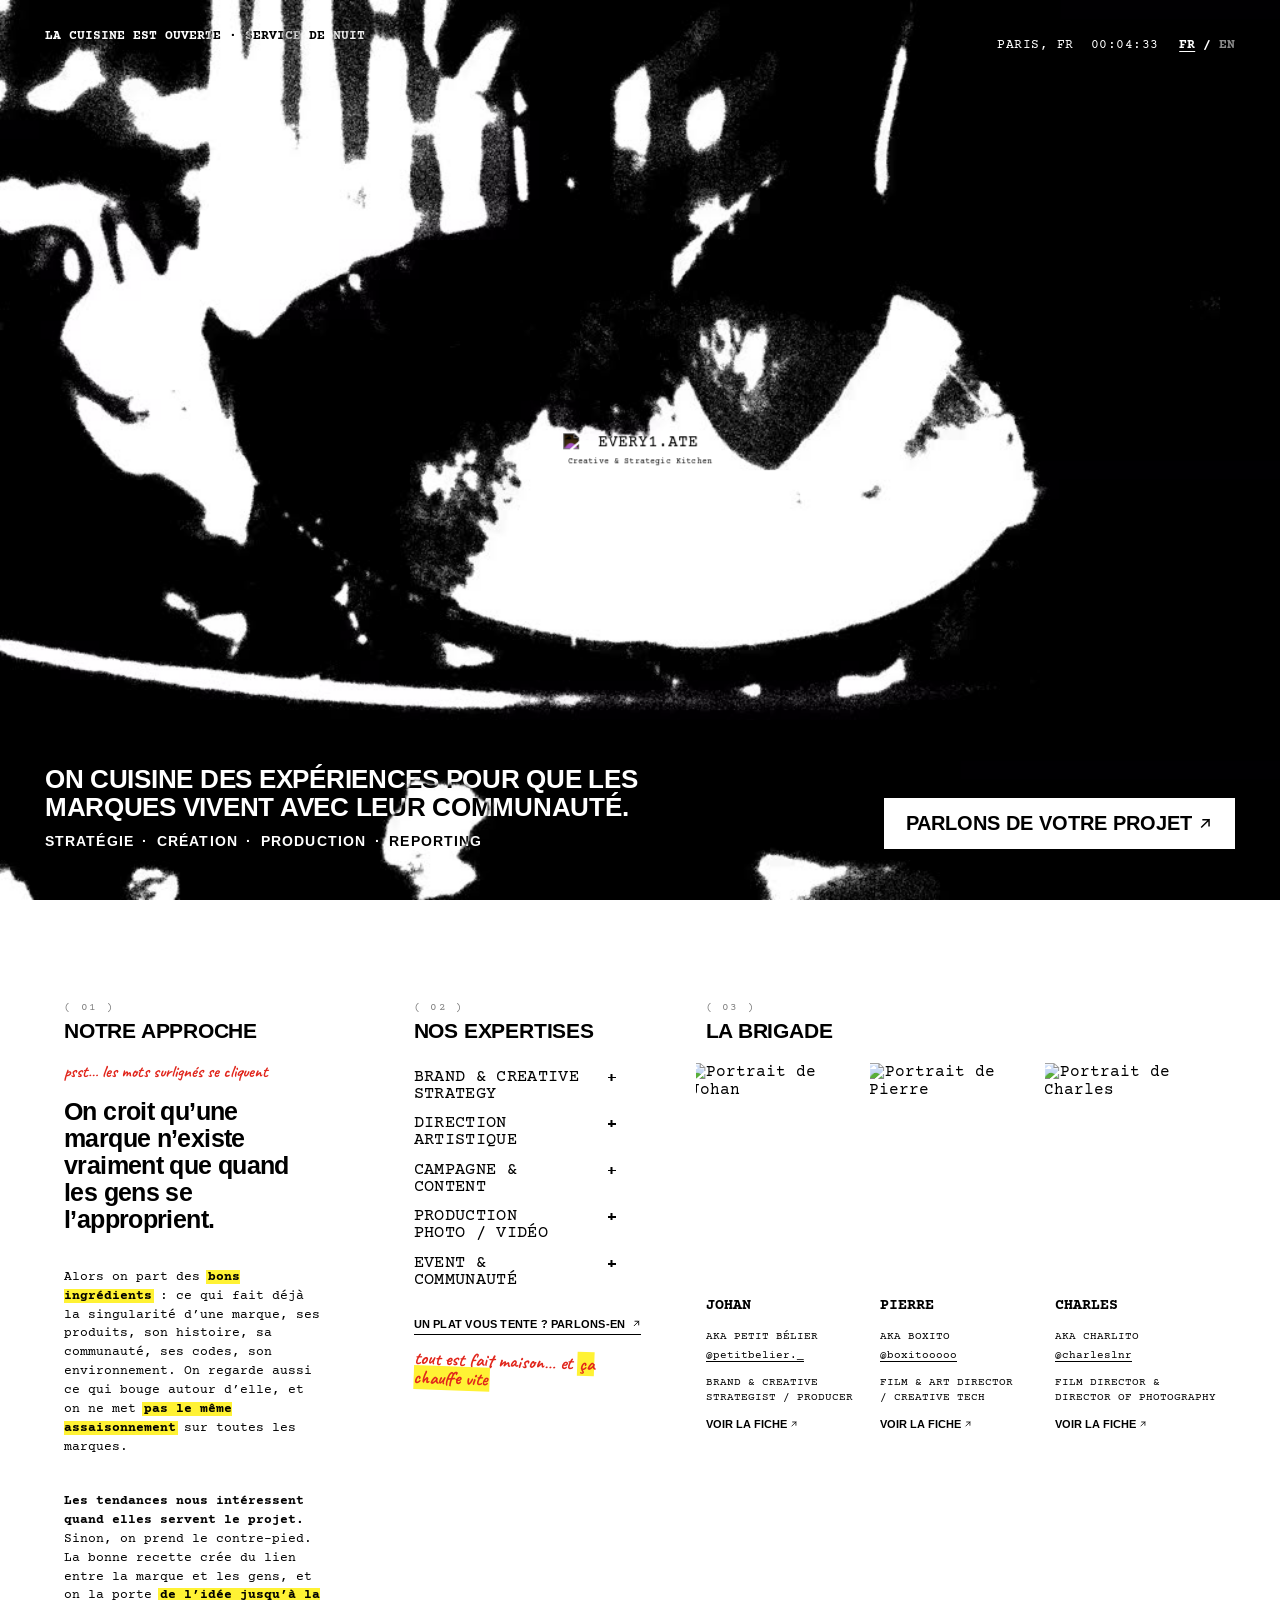
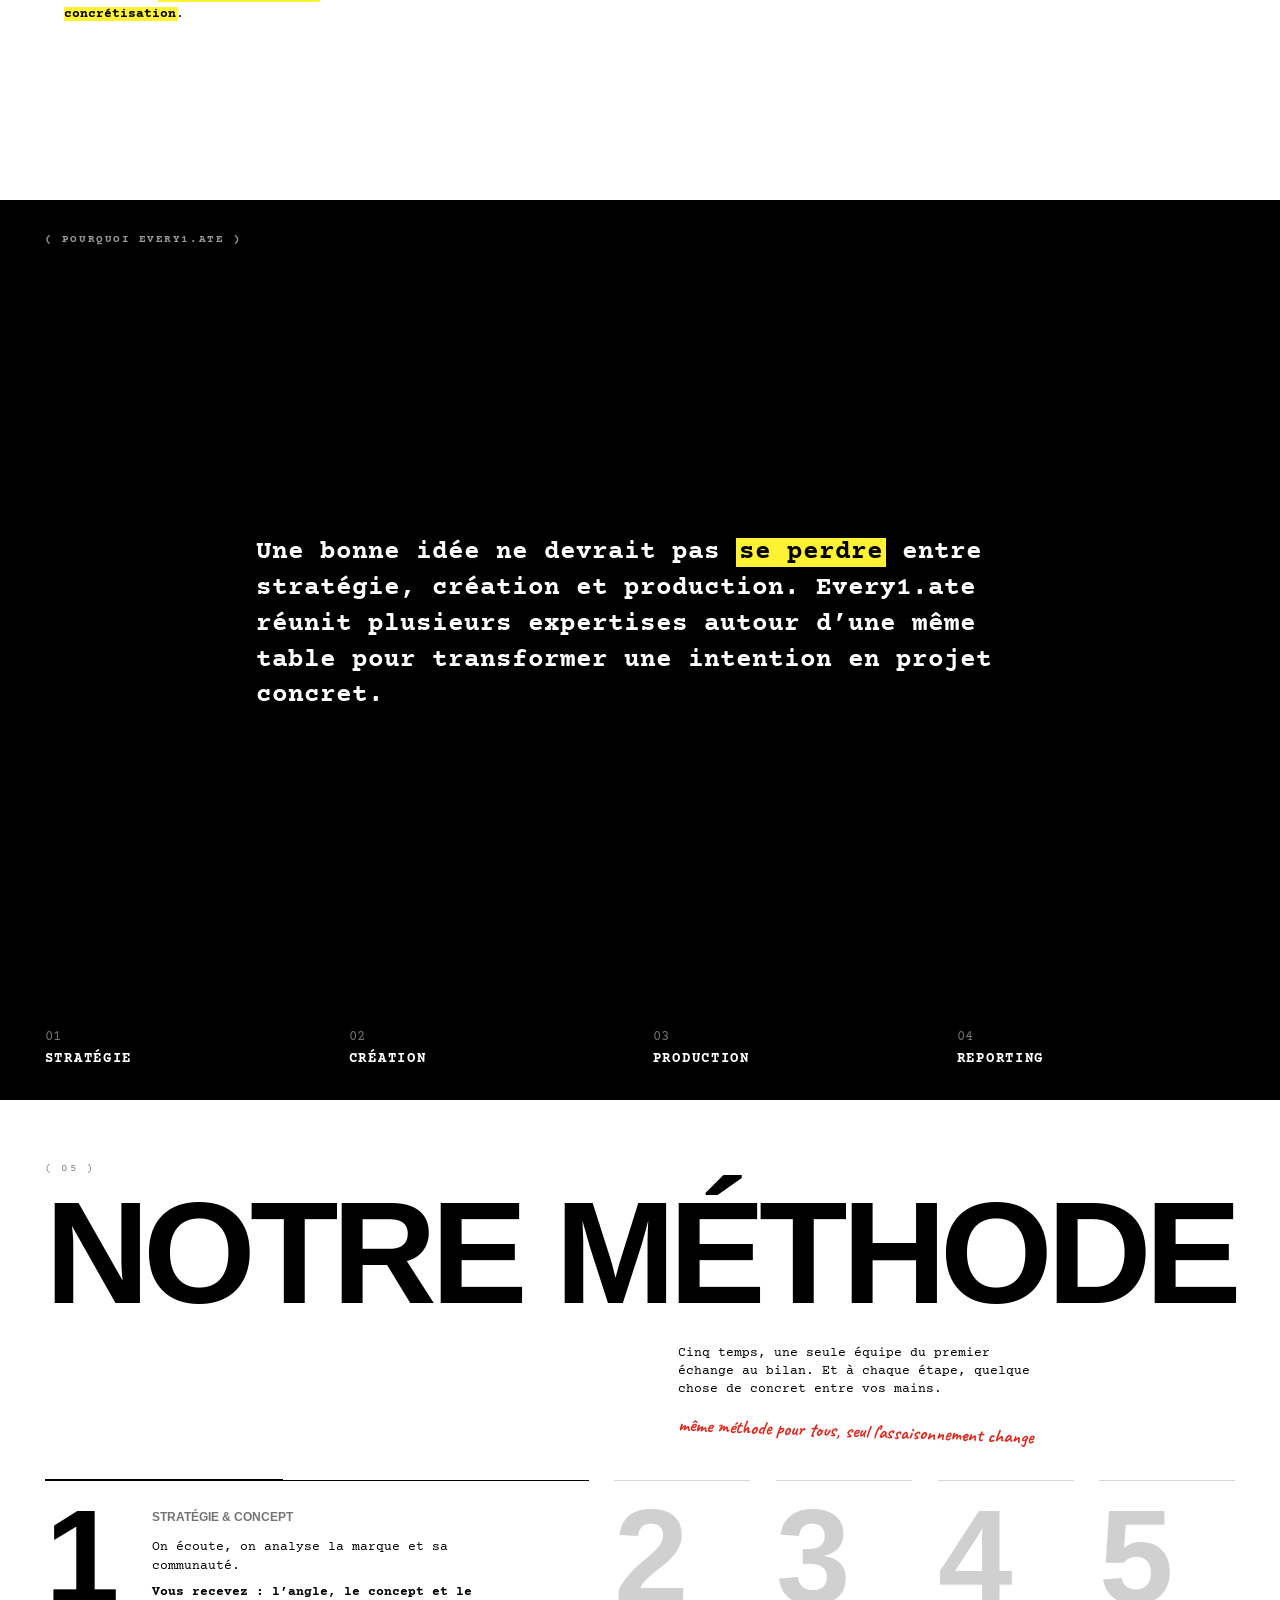
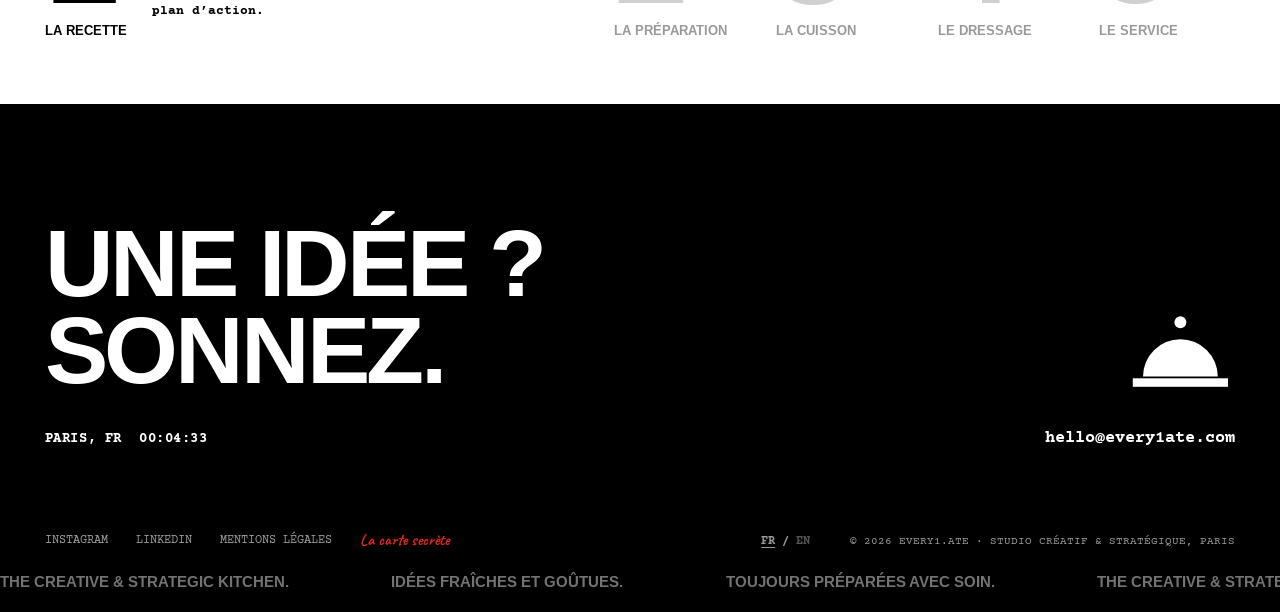
==== commit a7f40f73: "Site v19 : version anglaise, correctifs mobile/desktop, passe éditoriale - Top bar « La cuisine est " ====
--- a/site/index.html
+++ b/site/index.html
@@ -6,9 +6,33 @@
 <title>EVERY1.ATE — Studio créatif &amp; stratégique à Paris</title>
 <meta name="description" content="EVERY1.ATE est un studio créatif et stratégique basé à Paris : stratégie de marque, concepts, direction artistique, campagnes, contenus social media, production photo &amp; vidéo et activations. Mode, musique, sport et culture populaire.">
 <link rel="canonical" href="https://every1ate.com/">
+<link rel="alternate" hreflang="fr" href="https://every1ate.com/">
+<link rel="alternate" hreflang="en" href="https://every1ate.com/en/">
+<link rel="alternate" hreflang="x-default" href="https://every1ate.com/">
 <meta name="robots" content="index, follow, max-image-preview:large">
 <meta name="author" content="EVERY1.ATE">
 <meta name="theme-color" content="#000000">
+<!-- A/B TEST MOBILE : A = site actuel · B = ticket (ticket.html). Desktop : toujours A.
+     ÉTEINT pour l’instant : passer AB_ON à true pour le lancer (et remettre la phrase A/B des mentions légales). -->
+<script id="ab-test">
+(function () {
+  var AB_ON = false;
+  try {
+    var q = location.search, k = "e1-ab", ls = window.localStorage;
+    if (/[?&]ab=reset/.test(q)) ls.removeItem(k);
+    var force = q.match(/[?&]ab=(a|b)/);
+    if (force) ls.setItem(k, force[1]);
+    if (/[?&]full=1/.test(q)) sessionStorage.setItem("e1-full", "1");
+    if (!AB_ON && !force) return; // test éteint (?ab=b reste possible pour vérifier)
+    if (/bot|crawl|spider|slurp|lighthouse|preview|headless/i.test(navigator.userAgent) && !force) return;
+    if (!window.matchMedia("(max-width: 600px)").matches) return;
+    var v = ls.getItem(k);
+    if (v !== "a" && v !== "b") { v = Math.random() < 0.5 ? "a" : "b"; ls.setItem(k, v); }
+    document.documentElement.setAttribute("data-ab", v);
+    if (v === "b" && !sessionStorage.getItem("e1-full") && location.hash !== "#contact") location.replace("ticket.html");
+  } catch (e) {}
+})();
+</script>
 <link rel="icon" type="image/png" href="assets/web/favicon-64.png">
 <link rel="apple-touch-icon" href="assets/web/icon-180.png">
 
@@ -101,15 +125,18 @@
   <div class="hero-stage">
 
     <!-- Une seule vidéo : le navigateur choisit la bonne source au chargement -->
-    <video class="hero-video" autoplay muted loop playsinline preload="auto" aria-hidden="true">
+    <video class="hero-video" autoplay muted loop playsinline preload="auto" disablepictureinpicture disableremoteplayback poster="assets/web/hero-poster.jpg" aria-hidden="true">
       <source media="(max-width: 480px)" src="assets/video-mobile.mp4" type="video/mp4">
       <source src="assets/Video_WOK_web.mp4" type="video/mp4">
     </video>
 
     <!-- Top bar initiale -->
     <div class="hero-top">
-      <p class="hero-open open-label" id="hero-open">Ouverts aux projets</p>
-      <p class="hero-clock" data-paris-clock>PARIS, FR 00:00:00</p>
+      <p class="hero-open open-label" id="hero-open">La cuisine est ouverte</p>
+      <div class="hero-top-right">
+        <p class="hero-clock" data-paris-clock>PARIS, FR 00:00:00</p>
+        <p class="lang-switch"><a href="./" lang="fr" data-lang-link aria-current="true">FR</a><span aria-hidden="true"> / </span><a href="en/" lang="en" hreflang="en" data-lang-link>EN</a></p>
+      </div>
     </div>
 
     <!-- Logo desktop -->
@@ -127,22 +154,24 @@
 
     <!-- Mini-barre de transition (mobile uniquement, pas une navbar) -->
     <div class="m-bar" aria-hidden="true">
-      <p class="m-bar-open open-label">Ouverts aux projets</p>
+      <p class="m-bar-open open-label" data-short>Cuisine ouverte</p>
       <p class="m-bar-clock" data-paris-clock>PARIS, FR 00:00:00</p>
     </div>
 
     <!-- Bas du hero -->
     <!-- Bas du hero : le texte (en négatif sur la vidéo) et le CTA, séparés -->
     <div class="hero-say">
-      <h1 class="hero-statement"><span class="sr-only">EVERY1.ATE, studio créatif et stratégique à Paris. </span>On cuisine des expériences pour que les marques vivent avec leur communauté.</h1>
-    </div>
-    <button type="button" class="hero-cta" data-open-form>Parlons projet <svg class="i-arrow" viewBox="0 0 16 16" aria-hidden="true" focusable="false"><path d="M4 12L12 4M5.5 4H12v6.5" fill="none" stroke="currentColor" stroke-width="1.6" stroke-linecap="square"/></svg></button>
+      <h1 class="hero-statement"><span class="sr-only">EVERY1.ATE, studio créatif et stratégique à Paris qui imagine et produit des campagnes, contenus et expériences pour les marques. </span>On cuisine des expériences pour que les marques vivent avec leur communauté.</h1>
+      <p class="hero-pillars"><span>Stratégie</span><span aria-hidden="true">·</span><span>Création</span><span aria-hidden="true">·</span><span>Production</span><span aria-hidden="true">·</span><span>Reporting</span></p>
+    </div>
+    <button type="button" class="hero-cta" data-open-form>Parlons de votre projet <svg class="i-arrow" viewBox="0 0 16 16" aria-hidden="true" focusable="false"><path d="M4 12L12 4M5.5 4H12v6.5" fill="none" stroke="currentColor" stroke-width="1.6" stroke-linecap="square"/></svg></button>
 
   </div>
 </header>
 
 
 <main id="main">
+
 
 <!-- =====================================================
      2. APPROCHE · EXPERTISES · BRIGADE
@@ -156,80 +185,78 @@
       <p class="note note-left note-psst" data-reveal>psst… les mots surlignés se cliquent</p>
       <p class="lead" data-reveal data-mark>On croit qu’une marque n’existe vraiment que quand les gens se l’approprient.</p>
       <div class="approche-cols" data-reveal data-mark>
-        <p class="approche-text">Alors on part des bons ingrédients&nbsp;: ce qui fait déjà la singularité d’une marque, ses produits, son histoire, sa communauté, ses codes, son environnement. On regarde aussi ce qui bouge autour d’elle, et on ne met <b data-egg="plat" role="button" tabindex="0">pas le même assaisonnement sur toutes les marques</b>.</p>
-        <p class="approche-text"><strong>Les tendances nous intéressent quand elles servent le projet.</strong> Sinon, on prend le contre-pied. La bonne recette crée du lien entre la marque et les gens, et on sait la mener jusqu’au bout.</p>
+        <p class="approche-text">Alors on part des <b data-ingredients role="button" tabindex="0">bons ingrédients</b>&nbsp;: ce qui fait déjà la singularité d’une marque, ses produits, son histoire, sa communauté, ses codes, son environnement. On regarde aussi ce qui bouge autour d’elle, et on ne met <b data-egg="saliere" role="button" tabindex="0">pas le même assaisonnement</b> sur toutes les marques.</p>
+        <p class="approche-text"><strong>Les tendances nous intéressent quand elles servent le projet.</strong> Sinon, on prend le contre-pied. La bonne recette crée du lien entre la marque et les gens, et on la porte <b data-egg="plat" role="button" tabindex="0">de l’idée jusqu’à la concrétisation</b>.</p>
       </div>
     </div>
   </section>
+  <div class="stack-hold-m" aria-hidden="true"></div>
 
   <section id="expertises-list" class="stack-card card-details card-xp sec" aria-labelledby="t-expertises">
     <h2 class="sec-label" id="t-expertises" data-reveal>Nos expertises</h2>
     <div class="sec-content" data-reveal>
     <ul class="expertises">
-      <li class="xp">
+      <li class="xp" data-services="Stratégie de marque|Stratégie créative">
         <button type="button" class="xp-toggle" aria-expanded="false" aria-controls="xp-1">
           <span class="xp-title">Brand &amp; Creative Strategy</span><span class="xp-plus" aria-hidden="true"></span>
         </button>
         <div class="xp-panel" id="xp-1">
           <div class="xp-inner">
-            <p class="xp-desc">Comprendre ce qui rend la marque singulière et en tirer une direction claire. Puis imaginer les concepts qui la font exister : idées marketing, campagnes, formats, prises de parole.</p>
+            <p class="xp-desc">Comprendre ce qui rend la marque <mark>singulière</mark> et en tirer une <mark>direction claire</mark>. Puis imaginer les <mark>concepts</mark> qui la font exister : idées marketing, campagnes, formats, prises de parole.</p>
             <p class="xp-example"><span class="xp-label">Par exemple :</span> une marque qui veut toucher une nouvelle génération sans perdre ce qui fait sa valeur. On définit ce qu’elle doit dire, puis on imagine le concept qui l’installe.</p>
-            <button type="button" class="xp-cta" data-open-form data-services="Stratégie de marque|Stratégie créative">Ce projet me parle<svg class="i-arrow" viewBox="0 0 16 16" aria-hidden="true" focusable="false"><path d="M4 12L12 4M5.5 4H12v6.5" fill="none" stroke="currentColor" stroke-width="1.6" stroke-linecap="square"/></svg></button>
           </div>
         </div>
       </li>
-      <li class="xp">
+      <li class="xp" data-services="Direction artistique">
         <button type="button" class="xp-toggle" aria-expanded="false" aria-controls="xp-2">
           <span class="xp-title">Direction Artistique</span><span class="xp-plus" aria-hidden="true"></span>
         </button>
         <div class="xp-panel" id="xp-2">
           <div class="xp-inner">
-            <p class="xp-desc">Traduire la stratégie en images : un univers, des codes, quelques règles, et un œil sur chaque production pour que tout reste cohérent.</p>
+            <p class="xp-desc">Traduire la stratégie en images : <mark>un univers</mark>, des codes, quelques règles, et un œil sur chaque production pour que tout reste <mark>cohérent</mark>.</p>
             <p class="xp-example"><span class="xp-label">Par exemple :</span> une marque qui lance une collection, ou un artiste qui prépare une sortie. On construit un univers visuel reconnaissable, qui tient sur toute la durée du projet.</p>
-            <button type="button" class="xp-cta" data-open-form data-services="Direction artistique">Ce projet me parle<svg class="i-arrow" viewBox="0 0 16 16" aria-hidden="true" focusable="false"><path d="M4 12L12 4M5.5 4H12v6.5" fill="none" stroke="currentColor" stroke-width="1.6" stroke-linecap="square"/></svg></button>
           </div>
         </div>
       </li>
-      <li class="xp">
+      <li class="xp" data-services="Campagne publicitaire|Contenu / Social Media">
         <button type="button" class="xp-toggle" aria-expanded="false" aria-controls="xp-3">
           <span class="xp-title">Campagne &amp; Content</span><span class="xp-plus" aria-hidden="true"></span>
         </button>
         <div class="xp-panel" id="xp-3">
           <div class="xp-inner">
-            <p class="xp-desc">Imaginer, concevoir et produire vos campagnes de publicité et vos contenus social media, avec un format pensé pour chaque canal.</p>
+            <p class="xp-desc">Imaginer, concevoir et produire vos <mark>campagnes de publicité</mark> et vos <mark>contenus social media</mark>, avec un format pensé pour chaque canal.</p>
             <p class="xp-example"><span class="xp-label">Par exemple :</span> un lancement de produit. On imagine la campagne, on la produit, puis on la décline en contenus pour chaque plateforme.</p>
-            <button type="button" class="xp-cta" data-open-form data-services="Campagne publicitaire|Contenu / Social Media">Ce projet me parle<svg class="i-arrow" viewBox="0 0 16 16" aria-hidden="true" focusable="false"><path d="M4 12L12 4M5.5 4H12v6.5" fill="none" stroke="currentColor" stroke-width="1.6" stroke-linecap="square"/></svg></button>
           </div>
         </div>
       </li>
-      <li class="xp">
+      <li class="xp" data-services="Production photo|Production vidéo">
         <button type="button" class="xp-toggle" aria-expanded="false" aria-controls="xp-4">
           <span class="xp-title">Production<br>Photo / Vidéo</span><span class="xp-plus" aria-hidden="true"></span>
         </button>
         <div class="xp-panel" id="xp-4">
           <div class="xp-inner">
-            <p class="xp-desc">L’idée existe déjà ? On la fabrique. Équipe, tournage, post-production : de la production pure, pour les marques, les artistes et les agences.</p>
+            <p class="xp-desc">L’idée existe déjà ? <mark>On la fabrique.</mark> Équipe, tournage, post-production : de la production pure, pour les marques, les artistes et les agences.</p>
             <p class="xp-example"><span class="xp-label">Par exemple :</span> une agence qui a besoin d’une équipe pour tourner sa campagne, ou un artiste qui prépare un clip.</p>
-            <button type="button" class="xp-cta" data-open-form data-services="Production photo|Production vidéo">Ce projet me parle<svg class="i-arrow" viewBox="0 0 16 16" aria-hidden="true" focusable="false"><path d="M4 12L12 4M5.5 4H12v6.5" fill="none" stroke="currentColor" stroke-width="1.6" stroke-linecap="square"/></svg></button>
           </div>
         </div>
       </li>
-      <li class="xp">
+      <li class="xp" data-services="Événement / Activation">
         <button type="button" class="xp-toggle" aria-expanded="false" aria-controls="xp-5">
           <span class="xp-title">Event &amp; Communauté</span><span class="xp-plus" aria-hidden="true"></span>
         </button>
         <div class="xp-panel" id="xp-5">
           <div class="xp-inner">
-            <p class="xp-desc">Faire vivre la marque en vrai : activations, lancements, pop-up, rencontres. Des moments pensés pour être vécus sur place et racontés avant, pendant et après.</p>
+            <p class="xp-desc">Faire vivre la marque <mark>en vrai</mark> : activations, lancements, pop-up, rencontres. Des moments pensés pour être <mark>vécus sur place</mark> et racontés avant, pendant et après.</p>
             <p class="xp-example"><span class="xp-label">Par exemple :</span> une marque ou une boutique qui veut transformer un lancement en rendez-vous. On imagine le moment sur place, puis on le raconte en ligne pour que ceux qui n’étaient pas là aient envie de venir la prochaine fois.</p>
-            <button type="button" class="xp-cta" data-open-form data-services="Événement / Activation">Ce projet me parle<svg class="i-arrow" viewBox="0 0 16 16" aria-hidden="true" focusable="false"><path d="M4 12L12 4M5.5 4H12v6.5" fill="none" stroke="currentColor" stroke-width="1.6" stroke-linecap="square"/></svg></button>
           </div>
         </div>
       </li>
     </ul>
-    <button type="button" class="note note-left note-egg" data-egg="rush">tout est fait maison… et ça chauffe vite</button>
+    <button type="button" class="xp-one-cta" data-open-form data-services="">Un plat vous tente&nbsp;? Parlons-en<svg class="i-arrow" viewBox="0 0 16 16" aria-hidden="true" focusable="false"><path d="M4 12L12 4M5.5 4H12v6.5" fill="none" stroke="currentColor" stroke-width="1.6" stroke-linecap="square"/></svg></button>
+    <button type="button" class="note note-left note-egg" data-egg="rush">tout est fait maison… et <b class="note-mark">ça chauffe vite</b></button>
     </div>
   </section>
+  <div class="stack-hold-m" aria-hidden="true"></div>
 
   <!-- =====================================================
        LA BRIGADE (3e colonne sur desktop)
@@ -320,6 +347,25 @@
 
 </div>
 
+<!-- temps d’arrêt : la carte reste affichée avant que la méthode glisse dessus -->
+<div class="stack-hold" aria-hidden="true"></div>
+
+<!-- =====================================================
+     POURQUOI EVERY1.ATE — le manifeste, après la brigade
+     Fond noir, logo blanc (façon carte de visite)
+     ===================================================== -->
+<section id="pourquoi" class="stack-card why" aria-labelledby="t-why">
+  <h2 class="why-label" id="t-why">Pourquoi Every1.ate</h2>
+  <p class="why-text" data-reveal>Une bonne idée ne devrait pas <b>se perdre</b> entre stratégie, création et production. Every1.ate réunit plusieurs expertises autour d’une même table pour transformer une intention en projet concret.</p>
+  <ul class="why-row">
+    <li>Stratégie</li>
+    <li>Création</li>
+    <li>Production</li>
+    <li>Reporting</li>
+  </ul>
+</section>
+
+
 <!-- =====================================================
      3. LA MÉTHODE (2e carte, se fige le temps des 5 étapes)
      ===================================================== -->
@@ -328,7 +374,7 @@
     <div class="method-head">
       <h2 class="sec-label" id="method-title">Notre méthode</h2>
       <div class="method-intro-wrap">
-        <p class="method-intro">De l’idée à la diffusion, un seul studio&nbsp;: on pense, on crée et on produit en interne, avec la même équipe du premier échange à la livraison.</p>
+        <p class="method-intro">Cinq temps, une seule équipe du premier échange au bilan. Et à chaque étape, quelque chose de concret entre vos mains.</p>
         <p class="note note-left note-method">même méthode pour tous, seul l’assaisonnement change</p>
       </div>
     </div>
@@ -338,39 +384,39 @@
       <div class="step-body" id="step-1">
         <p class="step-title" aria-hidden="true">La recette</p>
         <p class="step-pro">Stratégie &amp; concept</p>
-        <p class="step-text">On comprend la marque, son marché et sa communauté, puis on écrit l’idée et le plan d’action.</p>
+        <p class="step-text">On écoute, on analyse la marque et sa communauté. <b class="step-get">Vous recevez&nbsp;: l’angle, le concept et le plan d’action.</b></p>
       </div>
     </li>
     <li class="step">
       <button type="button" class="step-btn" aria-expanded="false" aria-controls="step-2"><span class="step-n" aria-hidden="true">2</span><span class="step-name">La préparation</span></button>
       <div class="step-body" id="step-2">
         <p class="step-title" aria-hidden="true">La préparation</p>
-        <p class="step-pro">Direction artistique &amp; pré-production</p>
-        <p class="step-text">Univers visuel, références, casting, repérages, planning&nbsp;: tout est prêt avant de produire.</p>
+        <p class="step-pro">Direction artistique &amp; conception</p>
+        <p class="step-text">Univers visuel, casting, repérages, planning&nbsp;: tout est prêt avant de tourner. <b class="step-get">Vous recevez&nbsp;: la DA validée et le rétroplanning.</b></p>
       </div>
     </li>
     <li class="step">
       <button type="button" class="step-btn" aria-expanded="false" aria-controls="step-3"><span class="step-n" aria-hidden="true">3</span><span class="step-name">La cuisson</span></button>
       <div class="step-body" id="step-3">
         <p class="step-title" aria-hidden="true">La cuisson</p>
-        <p class="step-pro">Tournage &amp; production</p>
-        <p class="step-text">Photo, vidéo, événement&nbsp;: on produit sur le terrain, avec notre propre équipe.</p>
+        <p class="step-pro">Production &amp; réalisation</p>
+        <p class="step-text">Tournage, shooting, événement&nbsp;: notre équipe sur le terrain. <b class="step-get">Vous recevez&nbsp;: un suivi en direct, sans intermédiaire.</b></p>
       </div>
     </li>
     <li class="step">
       <button type="button" class="step-btn" aria-expanded="false" aria-controls="step-4"><span class="step-n" aria-hidden="true">4</span><span class="step-name">Le dressage</span></button>
       <div class="step-body" id="step-4">
         <p class="step-title" aria-hidden="true">Le dressage</p>
-        <p class="step-pro">Post-production &amp; finitions</p>
-        <p class="step-text">Montage, étalonnage, graphisme, motion&nbsp;: chaque contenu est mis en forme pour son canal.</p>
+        <p class="step-pro">Post-production &amp; déclinaisons</p>
+        <p class="step-text">Montage, étalonnage, graphisme, motion. <b class="step-get">Vous recevez&nbsp;: des contenus finis, déclinés pour chaque canal.</b></p>
       </div>
     </li>
     <li class="step">
       <button type="button" class="step-btn" aria-expanded="false" aria-controls="step-5"><span class="step-n" aria-hidden="true">5</span><span class="step-name">Le service</span></button>
       <div class="step-body" id="step-5">
         <p class="step-title" aria-hidden="true">Le service</p>
-        <p class="step-pro">Livraison &amp; diffusion</p>
-        <p class="step-text">On livre, on accompagne la diffusion et on reste là pour la suite.</p>
+        <p class="step-pro">Livraison &amp; reporting</p>
+        <p class="step-text">On livre, puis on mesure les résultats. <b class="step-get">Vous recevez&nbsp;: un reporting clair, ce qui a marché et ce qu’on ajuste.</b></p>
       </div>
     </li>
   </ol>
@@ -389,29 +435,28 @@
 
   <div class="footer-cta" id="footer-cta">
     <div class="footer-cta-row">
-      <button type="button" class="footer-title" data-open-form>Parlons de<br>votre projet<svg class="i-arrow" viewBox="0 0 16 16" aria-hidden="true" focusable="false"><path d="M4 12L12 4M5.5 4H12v6.5" fill="none" stroke="currentColor" stroke-width="1.6" stroke-linecap="square"/></svg></button>
-      <button type="button" class="footer-icon" data-egg="pluie" aria-label="EVERY1.ATE"><img src="assets/web/logo-icon-w.webp" alt="" loading="lazy"></button>
-    </div>
-    <div class="footer-mail">
-      <a id="footer-email" href="mailto:hello@every1ate.com?subject=Contact%20%E2%80%94%20Every1.ate">hello@every1ate.com</a>
-      <button type="button" class="copy-mail" data-copy="hello@every1ate.com">Copier</button>
-    </div>
-    <button type="button" class="note note-left note-egg note-footer" data-egg="cloche">une idée&nbsp;? sonnez, on arrive</button>
-  </div>
-
-  <!-- Mobile : la signature en grand, façon Yard -->
-  <div class="footer-mark" aria-hidden="true">
-    <img src="assets/web/logo-typo-w.webp" alt="" loading="lazy">
+      <button type="button" class="footer-title" data-ring>Une idée&nbsp;?<br>Sonnez.</button>
+      <div class="footer-bell-wrap">
+        <p class="footer-bell-note" aria-live="polite"></p>
+        <button type="button" class="footer-bell" data-ring aria-label="Sonner la cloche : 3 coups ouvrent le formulaire"><svg viewBox="0 0 64 48" aria-hidden="true" focusable="false"><path d="M32 6v5M10 38a22 22 0 0 1 44 0Z" fill="currentColor"/><circle cx="32" cy="6" r="3.5" fill="currentColor"/><rect x="4" y="39" width="56" height="5" fill="currentColor"/></svg></button>
+      </div>
+    </div>
+    <div class="footer-info">
+      <p class="footer-clock" data-paris-clock>PARIS, FR 00:00:00</p>
+      <div class="footer-mail">
+        <a id="footer-email" href="mailto:hello@every1ate.com?subject=Contact%20%E2%80%94%20Every1.ate" data-copy="hello@every1ate.com" title="Cliquer pour copier">hello@every1ate.com</a>
+      </div>
+    </div>
   </div>
 
   <div id="footer-main" class="footer-main">
-    <p class="footer-address">38 rue des Mathurins<br> 75008 Paris</p>
     <ul class="footer-links">
       <li><a id="footer-instagram" href="https://www.instagram.com/every1.ate/" target="_blank" rel="noopener noreferrer">Instagram</a></li>
       <li><a id="footer-linkedin" href="https://www.linkedin.com/company/every1-ate/" target="_blank" rel="noopener noreferrer">LinkedIn</a></li>
       <li><a href="mentions-legales.html">Mentions légales</a></li>
       <li><button type="button" class="open-carte open-carte-footer">La carte secrète</button></li>
     </ul>
+    <p class="lang-switch footer-lang"><a href="./" lang="fr" data-lang-link aria-current="true">FR</a><span aria-hidden="true"> / </span><a href="en/" lang="en" hreflang="en" data-lang-link>EN</a></p>
     <p id="footer-legal" class="footer-meta">© 2026 EVERY1.ATE · Studio créatif &amp; stratégique, Paris</p>
   </div>
 
@@ -443,7 +488,7 @@
 
 
 <!-- CTA flottant : apparaît après le hero, disparaît au footer -->
-<button type="button" class="float-cta" data-open-form aria-hidden="true" tabindex="-1"><span class="fc-long">Parlons projet</span><span class="fc-short">Projet&nbsp;?</span><svg class="i-arrow" viewBox="0 0 16 16" aria-hidden="true" focusable="false"><path d="M4 12L12 4M5.5 4H12v6.5" fill="none" stroke="currentColor" stroke-width="1.6" stroke-linecap="square"/></svg></button>
+<button type="button" class="float-cta" data-open-form aria-hidden="true" tabindex="-1"><span class="fc-long">Parlons de votre projet</span><span class="fc-short">Projet&nbsp;?</span><svg class="i-arrow" viewBox="0 0 16 16" aria-hidden="true" focusable="false"><path d="M4 12L12 4M5.5 4H12v6.5" fill="none" stroke="currentColor" stroke-width="1.6" stroke-linecap="square"/></svg></button>
 
 <!-- Petites notifications (copie de l'email, easter eggs) -->
 <div class="toast" role="status" aria-live="polite"></div>
@@ -482,10 +527,10 @@
         <p class="chef-stats-title">Dans la méthode</p>
         <ol class="chef-cycle" aria-label="Les étapes d’un projet">
           <li data-k="0"><b>La recette</b><span>Stratégie &amp; concept</span></li>
-          <li data-k="0,1,2"><b>La préparation</b><span>DA &amp; pré-production</span></li>
-          <li data-k="0,1,2"><b>La cuisson</b><span>Tournage &amp; production</span></li>
-          <li data-k="1,2"><b>Le dressage</b><span>Post-prod &amp; finitions</span></li>
-          <li data-k="0,2"><b>Le service</b><span>Livraison &amp; diffusion</span></li>
+          <li data-k="0,1,2"><b>La préparation</b><span>DA &amp; conception</span></li>
+          <li data-k="0,1,2"><b>La cuisson</b><span>Production &amp; réalisation</span></li>
+          <li data-k="1,2"><b>Le dressage</b><span>Post-prod &amp; déclinaisons</span></li>
+          <li data-k="0,2"><b>Le service</b><span>Livraison &amp; reporting</span></li>
         </ol>
         <p class="chef-stats-title">Ingrédients</p>
         <ul class="chef-stat-list"></ul>
@@ -505,10 +550,10 @@
   <div class="carte-body">
     <button type="button" class="carte-item" data-run="rush"><span>Coup de feu</span></button>
     <button type="button" class="carte-item" data-run="plat"><span>Plat du jour</span></button>
+    <button type="button" class="carte-item" data-run="saliere"><span>La salière</span></button>
     <button type="button" class="carte-item" data-run="cloche"><span>La cloche du service</span></button>
-    <button type="button" class="carte-item" data-run="pluie"><span>Pluie d’assiettes</span></button>
-  </div>
-  <p class="carte-hint">Indice : les mots surlignés, certaines annotations au stylo et le logo du bas font la même chose.</p>
+  </div>
+  <p class="carte-hint">Indice : les mots surlignés, certaines annotations au stylo et le footer font la même chose.</p>
 </div>
 
 <!-- Easter egg : coup de feu (bandeau) -->
@@ -535,15 +580,11 @@
   </div>
 </div>
 
-<!-- Easter egg : la cloche du service -->
-<div class="bell" aria-hidden="true">
-  <button type="button" class="bell-btn" aria-label="Sonner la cloche">
-    <svg viewBox="0 0 64 48" aria-hidden="true" focusable="false"><path d="M32 6v5M10 38a22 22 0 0 1 44 0Z" fill="currentColor"/><circle cx="32" cy="6" r="3.5" fill="currentColor"/><rect x="4" y="39" width="56" height="5" fill="currentColor"/></svg>
-  </button>
-  <p class="bell-text">Sonnez 3 fois</p>
-  <button type="button" class="bell-close" aria-label="Fermer">×</button>
+<!-- Easter egg : la salière -->
+<div class="salt" aria-hidden="true">
+  <p class="salt-hint">À vous de doser&nbsp;: <span class="salt-hint-action">cliquez pour saler</span></p>
+  <div class="salt-shaker"><svg viewBox="0 0 40 56" aria-hidden="true" focusable="false"><path d="M8 20h24l-3 34H11Z" fill="#fff" stroke="#000" stroke-width="2.5"/><path d="M6 20c0-9 6-16 14-16s14 7 14 16Z" fill="#000"/><circle cx="16" cy="12" r="1.6" fill="#fff"/><circle cx="24" cy="12" r="1.6" fill="#fff"/><circle cx="20" cy="8" r="1.6" fill="#fff"/></svg></div>
 </div>
-
 
 <!-- Easter egg : le plat du jour (ticket de cuisine) -->
 <aside class="ticket" aria-hidden="true">
@@ -557,7 +598,7 @@
   <dl class="ticket-lines">
     <dt>Ingrédients</dt><dd>votre marque, notre brigade, une bonne dose de culot</dd>
     <dt>Cuisson</dt><dd>réponse sous 48 à 72&nbsp;h</dd>
-    <dt>Accompagnement</dt><dd>de l’idée jusqu’au bout</dd>
+    <dt>Accompagnement</dt><dd>de l’idée jusqu’à la concrétisation</dd>
   </dl>
   <div class="ticket-actions">
     <button type="button" class="ticket-order" data-open-form>Commander<svg class="i-arrow" viewBox="0 0 16 16" aria-hidden="true" focusable="false"><path d="M4 12L12 4M5.5 4H12v6.5" fill="none" stroke="currentColor" stroke-width="1.6" stroke-linecap="square"/></svg></button>
@@ -588,6 +629,7 @@
     <form id="e1-project-form" action="https://formspree.io/f/mjyvnlvd" method="POST">
 
       <input type="hidden" name="subject" value="Nouvelle demande projet — Every1.ate">
+      <input type="hidden" name="variante" id="e1-variante" value="desktop">
 
 
       <div class="e1-form-grid">
@@ -624,6 +666,20 @@
 
         <div class="e1-field e1-full">
           <div class="e1-services-header">
+            <span class="e1-services-label" id="e1-stage-label">Où en êtes-vous ?</span>
+            <span class="e1-services-help">Un seul choix</span>
+          </div>
+          <div class="e1-services e1-stage" role="radiogroup" aria-labelledby="e1-stage-label">
+            <label class="e1-service"><input type="radio" name="avancement" value="Une idée"><span>Une idée</span></label>
+            <label class="e1-service"><input type="radio" name="avancement" value="Un brief en préparation"><span>Un brief en préparation</span></label>
+            <label class="e1-service"><input type="radio" name="avancement" value="Un projet défini"><span>Un projet défini</span></label>
+            <label class="e1-service"><input type="radio" name="avancement" value="Une production à lancer"><span>Une production à lancer</span></label>
+            <label class="e1-service e1-urgent"><input type="radio" name="avancement" value="Urgent"><span>Urgent</span></label>
+          </div>
+        </div>
+
+        <div class="e1-field e1-full">
+          <div class="e1-services-header">
             <span class="e1-services-label">De quoi avez-vous besoin ? *</span>
             <span class="e1-services-help">Plusieurs choix possibles</span>
           </div>
@@ -637,10 +693,16 @@
             <label class="e1-service"><input type="checkbox" name="services" value="Production photo"><span>Production photo</span></label>
             <label class="e1-service"><input type="checkbox" name="services" value="Production vidéo"><span>Production vidéo</span></label>
             <label class="e1-service"><input type="checkbox" name="services" value="Événement / Activation"><span>Événement / Activation</span></label>
+            <label class="e1-service"><input type="checkbox" name="services" value="Je ne sais pas encore"><span>Je ne sais pas encore</span></label>
             <label class="e1-service"><input type="checkbox" name="services" value="Autre"><span>Autre</span></label>
           </div>
 
           <div id="e1-services-error">Sélectionnez au moins une option.</div>
+        </div>
+
+        <div class="e1-field e1-full">
+          <label for="e1-ingredients">Les bons ingrédients de votre marque <span class="e1-opt">— facultatif</span></label>
+          <textarea id="e1-ingredients" name="bons_ingredients" class="e1-textarea-sm" placeholder="Ce qui la rend unique : produits, histoire, communauté, codes…"></textarea>
         </div>
 
         <div class="e1-field e1-full">
--- a/site/style.css
+++ b/site/style.css
@@ -2300,44 +2300,6 @@
   will-change: transform;
 }
 
-/* --- Pluie d'assiettes (mobile) : penchez pour débarrasser --- */
-.plate-rain.is-tilt {
-  pointer-events: auto;
-  touch-action: none;
-}
-
-.plate-rain.is-tilt img {
-  left: 0;
-  transform: translateY(-200px);
-}
-
-.tilt-hint {
-  position: absolute;
-  top: 38%;
-  left: 20px;
-  right: 20px;
-  margin: 0;
-  display: flex;
-  align-items: center;
-  justify-content: center;
-  gap: 10px;
-  padding: 12px 14px 11px;
-  background: var(--black);
-  color: var(--white);
-  font-family: var(--font-text);
-  font-size: 13px;
-  font-weight: 700;
-  line-height: 1.35;
-  text-transform: uppercase;
-  text-align: center;
-}
-
-.tilt-hint svg {
-  flex: none;
-  width: 18px;
-  height: 18px;
-  animation: e1-nudge 1s ease-in-out infinite;
-}
 
 @keyframes e1-nudge {
   50% { transform: translateX(6px); }
@@ -2465,7 +2427,6 @@
 @media (prefers-reduced-motion: reduce) {
   .bell-btn.is-ringing,
   .salt-shaker.is-shaking svg,
-  .tilt-hint svg { animation: none; }
 }
 
 /* --- Clin d'œil : une seule paupière --- */
@@ -2984,7 +2945,6 @@
   transition: color 300ms ease;
 }
 
-.step-btn:hover .step-n,
 .step-btn:focus-visible .step-n {
   color: var(--pen);
 }
@@ -4192,33 +4152,6 @@
   transform: translateX(-50%) scale(1.07) rotate(2deg);
 }
 
-/* --- Expertises (desktop) : la colonne glisse et écrase l'approche --- */
-@media (min-width: 901px) {
-  .details-wrap {
-    --g: clamp(40px, 5vw, 96px);
-    column-gap: var(--g);
-    transition: grid-template-columns 650ms var(--ease);
-  }
-
-  .details-wrap.xp-focus {
-    grid-template-columns: minmax(0, 11fr) minmax(0, 37fr) minmax(0, 53fr);
-  }
-
-  /* le texte de l'approche garde sa largeur : il se fait rogner, pas tasser */
-  .details-wrap #approche {
-    overflow: hidden;
-    transition: opacity 500ms ease;
-  }
-
-  .details-wrap #approche > * {
-    width: calc((100vw - 2 * var(--gutter) - 2 * var(--g)) * 27 / 101 - 12px);
-  }
-
-  .details-wrap.xp-focus #approche {
-    opacity: .25;
-  }
-}
-
 /* --- Méthode : progression + chiffre qui « tombe » à sa place --- */
 .method-steps {
   position: relative;
@@ -4358,54 +4291,357 @@
     margin-top: 10px;
   }
 
-  /* footer façon Yard : titre, signature géante, infos, bandeau */
+}
+
+
+/* =========================================================
+   V4 — cuisine ouverte, FR / EN, temps d'arrêt, fiches au survol,
+   notifications centrées, footer hiérarchisé
+   ========================================================= */
+
+/* --- Top bar : l'heure + FR / EN --- */
+.hero-top-right {
+  display: flex;
+  align-items: baseline;
+  gap: clamp(14px, 1.6vw, 26px);
+}
+
+.lang-switch {
+  font-family: var(--font-text);
+  font-weight: 700;
+  white-space: nowrap;
+}
+
+.lang-switch a {
+  opacity: .55;
+  transition: opacity var(--t-fast) ease;
+}
+
+.lang-switch a:hover,
+.lang-switch a[aria-current="true"] {
+  opacity: 1;
+}
+
+.lang-switch a[aria-current="true"] {
+  text-decoration: underline;
+  text-underline-offset: 3px;
+}
+
+@media (max-width: 480px) {
+  .hero-top {
+    align-items: flex-start;
+  }
+  .open-moment {
+    display: block;
+    opacity: .75;
+  }
+  .open-sep {
+    display: none;
+  }
+  .hero-top-right {
+    flex-direction: column;
+    align-items: flex-end;
+    gap: 4px;
+  }
+}
+
+/* la carte principale occupe au moins tout l'écran (le hero ne dépasse plus dessous) */
+@media (min-width: 901px) {
+  .details-wrap {
+    min-height: 100vh;
+  }
+  .chef.is-peek .chef-cycle {
+    grid-template-columns: 1fr;
+    gap: 3px;
+  }
+  .chef.is-peek .chef-cycle li {
+    display: grid;
+    grid-template-columns: 26px 1fr auto;
+    align-items: baseline;
+    gap: 8px;
+    padding: 6px 10px;
+  }
+  .chef.is-peek .chef-cycle span {
+    margin: 0;
+    text-align: right;
+  }
+}
+
+/* --- Temps d'arrêt : la carte reste à l'écran avant la suivante --- */
+.stack-hold {
+  height: 70vh;
+  pointer-events: none;
+}
+
+.stack-hold-m {
+  display: none;
+}
+
+@media (max-width: 900px) {
+  .stack-hold {
+    height: 45vh;
+    height: 45svh;
+  }
+
+  .stack-hold-m {
+    display: block;
+    height: 40vh;
+    height: 40svh;
+    pointer-events: none;
+  }
+}
+
+/* --- Expertises : intitulés en Courier Prime capitales, graisse normale --- */
+#expertises-list .xp-title,
+.details-wrap #expertises-list .xp-title {
+  font-family: var(--font-text);
+  font-weight: 400;
+  letter-spacing: .02em;
+  text-transform: uppercase;
+}
+
+/* --- Surlignages supplémentaires --- */
+.approche-cols b,
+.note-mark {
+  cursor: pointer;
+}
+
+.note-mark {
+  padding: 0 .12em;
+  background: var(--fluo);
+  color: var(--pen);
+  font-weight: 700;
+}
+
+/* --- Formulaire : les bons ingrédients de la marque --- */
+.e1-opt {
+  font-weight: 400;
+  opacity: .55;
+  text-transform: none;
+}
+
+.e1-textarea-sm {
+  min-height: 72px;
+}
+
+.e1-field.is-highlight label {
+  background: var(--fluo);
+  transition: background 300ms ease;
+}
+
+/* --- La salière : consigne dans l'écran, pas en notification --- */
+.salt-hint {
+  position: absolute;
+  top: 22%;
+  left: 50%;
+  transform: translateX(-50%);
+  padding: 11px 16px 10px;
+  background: var(--black);
+  color: var(--white);
+  font-family: var(--font-text);
+  font-size: 13px;
+  font-weight: 700;
+  text-transform: uppercase;
+  white-space: nowrap;
+  pointer-events: none;
+}
+
+/* --- Notifications : au centre de l'écran, une fois l'animation finie --- */
+.toast,
+.toast.is-visible {
+  top: 50%;
+  left: 50%;
+  right: auto;
+  bottom: auto;
+  max-width: min(440px, calc(100% - 40px));
+  padding: 16px 20px 15px;
+  text-align: center;
+  box-shadow: 8px 8px 0 var(--fluo);
+}
+
+.toast {
+  transform: translate(-50%, -40%) scale(.96);
+}
+
+.toast.is-visible {
+  transform: translate(-50%, -50%);
+}
+
+.toast.has-action {
+  display: flex;
+  flex-direction: column;
+  align-items: center;
+  gap: 12px;
+}
+
+@media (max-width: 480px) {
+  .toast,
+  .toast.is-visible {
+    left: 50%;
+    right: auto;
+    width: calc(100% - 40px);
+    text-align: center;
+  }
+  .toast { transform: translate(-50%, -40%) scale(.96); }
+  .toast.is-visible { transform: translate(-50%, -50%); }
+}
+
+/* --- Fiche chef (desktop, souris) : au survol, dans la moitié gauche --- */
+@media (min-width: 901px) {
+  .chef.is-peek .chef-backdrop,
+  .chef.is-peek .chef-arrow {
+    display: none;
+  }
+
+  .chef.is-peek .chef-bubble {
+    inset: 0 auto 0 0;
+    width: var(--peek-w, 48vw);
+    height: 100vh;
+    overflow-y: auto;
+    padding: 0 clamp(24px, 2.6vw, 44px) 32px;
+    box-shadow: 18px 0 40px -18px rgba(0, 0, 0, .35);
+    animation: e1-peek 380ms var(--ease);
+  }
+
+  /* même structure, même taille pour les trois fiches */
+  .chef.is-peek .chef-layout {
+    grid-template-columns: minmax(0, 36%) minmax(0, 1fr);
+    column-gap: clamp(18px, 2vw, 32px);
+    align-items: start;
+  }
+
+  .chef.is-peek .chef-portrait {
+    width: 78%;
+  }
+
+  .chef.is-peek .chef-name {
+    font-size: clamp(34px, 3.4vw, 58px);
+  }
+
+  .chef.is-peek .chef-fiche {
+    grid-template-columns: minmax(0, 1fr);
+    row-gap: 12px;
+  }
+}
+
+@keyframes e1-peek {
+  from { transform: translateX(-24px); opacity: 0; }
+  to   { transform: none; opacity: 1; }
+}
+
+/* --- Méthode : pas d'effet au survol, seul le scroll pilote --- */
+.step {
+  cursor: default;
+}
+
+/* --- Footer : « Une idée ? Sonnez. » · horloge · email à droite --- */
+.footer-title {
+  display: inline-flex;
+  align-items: flex-end;
+  gap: .2em;
+}
+
+.i-bell {
+  width: .62em;
+  height: .47em;
+  margin-bottom: .1em;
+  transform-origin: 50% 90%;
+}
+
+.footer-title:hover .i-bell {
+  animation: e1-ring 460ms ease-in-out;
+}
+
+.footer-info {
+  display: flex;
+  justify-content: space-between;
+  align-items: center;
+  gap: 16px 24px;
+  flex-wrap: wrap;
+  margin-top: clamp(26px, 2.8vw, 44px);
+}
+
+.footer-clock {
+  font-family: var(--font-text);
+  font-size: clamp(14px, 1.1vw, 18px);
+  font-weight: 700;
+  letter-spacing: .04em;
+  white-space: pre;
+}
+
+.footer-info .footer-mail {
+  margin-top: 0;
+}
+
+.footer-main {
+  align-items: center;
+}
+
+.footer-lang {
+  margin-left: auto;
+  font-size: 12px;
+}
+
+@media (max-width: 480px) {
+  /* une hiérarchie simple : titre → horloge + email → liens → bandeau */
+  .footer-icon {
+    display: none;
+  }
+
   .footer-cta {
-    padding: 72px var(--gutter) 28px;
+    padding: 64px var(--gutter) 26px;
   }
 
   .footer-title {
-    font-size: clamp(34px, 10vw, 44px);
-  }
-
-  .footer-icon img {
-    width: 64px;
-  }
-
-  .footer-mark {
-    display: block;
-    padding: 12px var(--gutter) 22px;
-    line-height: 0;
-  }
-
-  .footer-mark img {
-    width: 100%;
-    height: auto;
+    font-size: clamp(40px, 12.5vw, 54px);
+  }
+
+  .footer-info {
+    flex-wrap: nowrap;
+    align-items: flex-end;
+  }
+
+  .footer-clock {
+    font-size: 12px;
+    white-space: normal;
+  }
+
+  .footer-info .footer-mail {
+    flex-direction: column;
+    align-items: flex-end;
+    gap: 8px;
+    font-size: 14px;
   }
 
   .footer-main {
-    display: grid;
-    grid-template-columns: minmax(0, 1fr) auto;
-    gap: 14px 20px;
-    padding: 0 var(--gutter) 18px;
+    display: flex;
+    flex-direction: column;
+    align-items: flex-start;
+    gap: 14px;
+    padding: 20px var(--gutter) 16px;
+    border-top: 1px solid rgba(255, 255, 255, .18);
     color: var(--white);
-    font-size: 13px;
   }
 
   .footer-links {
-    flex-direction: column;
-    gap: 6px;
-    text-align: right;
+    flex-direction: row;
+    flex-wrap: wrap;
+    gap: 8px 18px;
+    font-size: 12px;
+    text-align: left;
+  }
+
+  .footer-lang {
+    margin-left: 0;
   }
 
   .footer-meta {
-    grid-column: 1 / -1;
     opacity: .55;
     font-size: 11px;
   }
 
   .footer .e1-marquee-text {
-    font-size: 34px;
-    color: var(--white);
+    font-size: 26px;
   }
 }
 
@@ -4425,3 +4661,853 @@
     transition-duration: .01ms !important;
   }
 }
+
+
+/* =========================================================
+   V5 — le saladier, la carte du jour, la sonnette
+   ========================================================= */
+
+/* --- Mots cliquables : les bons ingrédients, la bonne recette --- */
+[data-ingredients],
+[data-recipe] {
+  cursor: pointer;
+}
+
+.approche-text b[data-ingredients]:hover,
+.approche-text b[data-ingredients]:focus-visible,
+.approche-text b[data-recipe]:hover,
+.approche-text b[data-recipe]:focus-visible {
+  text-decoration: underline wavy var(--pen) 1px;
+  text-underline-offset: 3px;
+  outline: none;
+}
+
+/* --- Hero (desktop) : le CTA à droite, sur la ligne du statement --- */
+@media (min-width: 481px) {
+  .hero-say {
+    bottom: clamp(50px, 4vw, 70px);
+  }
+
+  .hero-cta {
+    left: auto;
+    right: var(--gutter);
+    bottom: clamp(50px, 4vw, 70px);
+  }
+}
+
+/* --- Fiche chef (desktop, souris) : à droite, sur la brigade --- */
+.chef-body .crew-body {
+  transform: translateX(3.85%); /* le buste sous le centre de la tête */
+}
+
+@media (min-width: 901px) {
+  .chef.is-peek .chef-bubble {
+    inset: 0 0 0 auto;
+    width: var(--peek-w, 46vw);
+    box-shadow: -18px 0 40px -18px rgba(0, 0, 0, .35);
+    animation: e1-peek-r 380ms var(--ease);
+  }
+
+  .chef.is-peek .chef-layout {
+    grid-template-columns: minmax(0, 1fr);
+    row-gap: 18px;
+    min-height: 0;
+    padding-top: 8px;
+  }
+
+  .chef.is-peek .chef-visual {
+    display: flex;
+    justify-content: center;
+  }
+
+  .chef.is-peek .chef-figure {
+    width: min(52%, 250px);
+    margin: 0 auto;
+  }
+
+  .chef.is-peek .chef-portrait {
+    width: 62%;
+  }
+
+  .chef.is-peek .chef-id {
+    justify-content: center;
+    text-align: center;
+  }
+
+  .chef.is-peek .chef-aka-line {
+    justify-content: center;
+  }
+}
+
+@keyframes e1-peek-r {
+  from { transform: translateX(24px); opacity: 0; }
+  to   { transform: none; opacity: 1; }
+}
+
+/* --- Footer : la sonnette remplace le logo --- */
+.footer-title .i-bell {
+  display: none;
+}
+
+.footer-bell-wrap {
+  position: relative;
+  flex: none;
+  display: flex;
+  flex-direction: column;
+  align-items: center;
+}
+
+.footer-bell {
+  padding: 0;
+  border: 0;
+  background: none;
+  color: var(--white);
+  line-height: 0;
+  cursor: pointer;
+  transform-origin: 50% 90%;
+}
+
+.footer-bell svg {
+  display: block;
+  width: clamp(84px, 8.5vw, 150px);
+  height: auto;
+}
+
+.footer-bell:hover,
+.footer-bell.is-ringing {
+  animation: e1-ring 460ms ease-in-out;
+}
+
+.footer-bell:focus-visible {
+  outline: 2px solid var(--fluo);
+  outline-offset: 6px;
+}
+
+.footer-bell-note {
+  position: absolute;
+  right: 0;
+  bottom: calc(100% + 8px);
+  margin: 0;
+  color: var(--fluo);
+  font-family: var(--font-hand);
+  font-size: clamp(20px, 1.8vw, 28px);
+  font-weight: 700;
+  line-height: 1;
+  white-space: nowrap;
+  transform: rotate(-4deg);
+  pointer-events: none;
+}
+
+/* --- Email : un appui = copié --- */
+.footer-mail a[data-copy] {
+  position: relative;
+  cursor: copy;
+}
+
+.footer-mail a.is-done::after {
+  content: attr(data-done) " ✓";
+  position: absolute;
+  right: 0;
+  bottom: calc(100% + 4px);
+  color: var(--fluo);
+  font-family: var(--font-hand);
+  font-size: 22px;
+  font-weight: 700;
+  line-height: 1;
+  white-space: nowrap;
+  transform: rotate(-3deg);
+}
+
+@media (max-width: 480px) {
+  .footer-bell svg {
+    width: 64px;
+  }
+  .footer-bell-note {
+    font-size: 19px;
+  }
+}
+
+/* --- Formulaire : la recette --- */
+
+
+
+#e1-ingredients {
+  min-height: 112px;
+}
+
+/* Sonnette (mobile) : la note au stylo ne mord plus sur le titre */
+@media (max-width: 480px) {
+  .footer-bell-note {
+    right: -4px;
+    bottom: calc(100% + 2px);
+    font-size: 16px;
+    transform: rotate(-6deg);
+  }
+}
+
+
+/* =========================================================
+   V8 — plus clair : ce qu'on fait, pourquoi, comment
+   ========================================================= */
+
+/* --- Hero : la phrase concrète, les 3 piliers, 2 CTA --- */
+.hero-sub {
+  max-width: 44em;
+  margin-top: clamp(12px, 1.1vw, 18px);
+  font-family: var(--font-text);
+  font-size: clamp(13px, 1.05vw, 17px);
+  line-height: 1.4;
+}
+
+.hero-pillars {
+  display: flex;
+  flex-wrap: wrap;
+  gap: .2em .6em;
+  margin-top: clamp(10px, .9vw, 14px);
+  font-family: var(--font-title);
+  font-size: clamp(13px, 1.1vw, 18px);
+  font-weight: 700;
+  letter-spacing: .08em;
+  text-transform: uppercase;
+}
+
+.hero-discover {
+  display: inline-flex;
+  align-items: center;
+  gap: .45em;
+  margin-top: clamp(14px, 1.3vw, 22px);
+  padding-bottom: 3px;
+  border-bottom: 1.5px solid currentColor;
+  font-family: var(--font-title);
+  font-size: clamp(12px, .95vw, 15px);
+  font-weight: 700;
+  letter-spacing: .04em;
+  text-transform: uppercase;
+}
+
+.hero-discover .i-down {
+  width: 1em;
+  height: 1em;
+  transition: transform var(--t-fast) var(--ease);
+}
+
+.hero-discover:hover .i-down {
+  transform: translateY(3px);
+}
+
+@media (max-width: 480px) {
+  .hero-sub {
+    font-size: 13px;
+  }
+  .hero-pillars {
+    font-size: 13px;
+  }
+  .hero-discover {
+    font-size: 12px;
+  }
+}
+
+/* --- Expertises : les grands territoires --- */
+#expertises-list .expertises li.xp-group {
+  display: flex;
+  align-items: baseline;
+  gap: .6em;
+  margin-top: 1.1em;
+  padding-bottom: .35em;
+  border-bottom: 1px solid var(--black);
+  font-family: var(--font-title);
+  font-size: clamp(12px, .95vw, 15px);
+  font-weight: 700;
+  letter-spacing: .1em;
+  text-transform: uppercase;
+}
+
+#expertises-list .expertises li.xp-group:first-child {
+  margin-top: 0;
+}
+
+.xp-group-n {
+  padding: 1px 5px 0;
+  background: var(--fluo);
+  font-size: .9em;
+  letter-spacing: .02em;
+}
+
+/* --- La brigade : le collectif en une phrase --- */
+.brigade-intro {
+  margin-bottom: clamp(14px, 1.4vw, 22px);
+  font-family: var(--font-title);
+  font-size: clamp(16px, 1.3vw, 21px);
+  font-weight: 700;
+  line-height: 1.2;
+}
+
+/* --- Formulaire : « Où en êtes-vous ? » --- */
+.e1-stage {
+  margin-bottom: 4px;
+}
+
+.e1-urgent input:checked + span {
+  background: var(--pen);
+  border-color: var(--pen);
+  color: var(--white);
+}
+
+
+/* =========================================================
+   V9 — le manifeste (fond noir, logo blanc) · méthode « livrables »
+   ========================================================= */
+
+/* ordre d'empilement : … brigade → manifeste → méthode → footer */
+.why          { z-index: 4; }
+.method,
+.js .method   { z-index: 5; }
+
+.why {
+  position: relative;
+  display: grid;
+  grid-template-rows: auto 1fr auto;
+  min-height: 100vh;
+  min-height: 100svh;
+  padding: clamp(28px, 3vw, 52px) var(--gutter) clamp(24px, 2.6vw, 44px);
+  overflow: hidden;
+  background: var(--black);
+  color: var(--white);
+  box-shadow: 0 -18px 40px -14px rgba(0, 0, 0, .45);
+}
+
+/* le texte en haut à gauche, en Courier, comme sur la carte */
+.why-text {
+  position: relative;
+  z-index: 1;
+  max-width: 44em;
+  font-family: var(--font-text);
+  font-size: clamp(15px, 1.45vw, 24px);
+  font-weight: 700;
+  line-height: 1.35;
+}
+
+.why-text b {
+  padding: 0 .12em;
+  background: var(--fluo);
+  color: var(--black);
+}
+
+/* le logo, énorme, au centre */
+.why-logo {
+  align-self: center;
+  justify-self: center;
+  width: min(92%, 1400px);
+  height: auto;
+  margin: clamp(24px, 4vw, 60px) 0;
+}
+
+/* l'icône déborde sur le texte, comme le dessin de la référence */
+.why-icon {
+  position: absolute;
+  top: clamp(40px, 5vw, 80px);
+  right: clamp(24px, 8vw, 150px);
+  z-index: 2;
+  width: clamp(110px, 15vw, 250px);
+  height: auto;
+  transform: rotate(8deg);
+}
+
+/* les 4 mots en bas : gauche · centre · centre · droite */
+.why-row {
+  display: flex;
+  justify-content: space-between;
+  gap: 12px;
+  margin: 0;
+  padding: 0;
+  list-style: none;
+  font-family: var(--font-text);
+  font-size: clamp(12px, 1.1vw, 18px);
+  font-weight: 700;
+  text-transform: uppercase;
+}
+
+@media (max-width: 900px) {
+  .why-text {
+    max-width: 68%;
+  }
+}
+
+@media (max-width: 480px) {
+  .why {
+    padding: 64px var(--gutter) 28px;
+  }
+  .why-text {
+    max-width: 74%;
+    font-size: 14px;
+  }
+  .why-icon {
+    top: 48px;
+    right: -6px;
+    width: 92px;
+  }
+  .why-logo {
+    width: 100%;
+  }
+  .why-row {
+    flex-wrap: wrap;
+    font-size: 11px;
+  }
+}
+
+/* --- Méthode : ce que vous recevez à chaque étape --- */
+.step-get {
+  display: block;
+  margin-top: .6em;
+  font-weight: 700;
+}
+
+/* =========================================================
+   V10 — moins de texte, expertises sans traits, manifeste centré
+   ========================================================= */
+
+/* expertises : les territoires sans trait de séparation */
+#expertises-list .expertises li.xp-group {
+  padding-bottom: .15em;
+  border-bottom: 0;
+}
+
+/* manifeste : le texte au centre, l'icône seule à droite */
+.why {
+  grid-template-rows: 1fr auto;
+}
+
+.why-text {
+  align-self: center;
+  justify-self: center;
+  max-width: 30em;
+  font-size: clamp(18px, 2vw, 32px);
+  line-height: 1.4;
+  text-align: center;
+}
+
+.why-icon {
+  top: 50%;
+  right: var(--gutter);
+  width: clamp(110px, 13vw, 220px);
+  transform: translateY(-60%) rotate(8deg);
+}
+
+@media (max-width: 1100px) {
+  .why-text {
+    max-width: 22em;
+  }
+}
+
+@media (max-width: 900px) {
+  .why-text {
+    max-width: 100%;
+    padding: 0 12%;
+  }
+  .why-icon {
+    width: 90px;
+  }
+}
+
+@media (max-width: 480px) {
+  .why-text {
+    max-width: 100%;
+    padding: 0 22% 0 0;
+    font-size: 16px;
+    text-align: center;
+  }
+  .why-icon {
+    top: 50%;
+    right: -8px;
+    width: 72px;
+    transform: translateY(-50%) rotate(8deg);
+  }
+}
+
+/* manifeste sans logo : le texte a toute la largeur */
+@media (max-width: 480px) {
+  .why-text {
+    padding: 0;
+  }
+}
+
+/* manifeste : bloc centré, texte aligné à gauche (colonne éditoriale, beaucoup de vide autour) */
+.why-text,
+.why-text {
+  text-align: left;
+}
+
+@media (max-width: 480px) {
+  .why-text {
+    text-align: left;
+    max-width: 88%;
+  }
+}
+
+/* Brigade (mobile) : « Voir la fiche » de retour sous chaque chef */
+@media (max-width: 900px) {
+  .sec-brigade .member-more {
+    display: inline-flex;
+    grid-column: 2;
+    justify-self: start;
+    margin-top: 8px;
+    padding: 7px 10px 6px;
+    border: 1.5px solid var(--black);
+    font-size: 11px;
+  }
+}
+
+/* manifeste : les 4 mots du bas sur une grille éditoriale (4 colonnes égales, numérotées) */
+.why-row {
+  display: grid;
+  grid-template-columns: repeat(4, minmax(0, 1fr));
+  gap: 16px clamp(16px, 2vw, 32px);
+  padding-top: clamp(14px, 1.4vw, 22px);
+  counter-reset: why;
+  letter-spacing: .12em;
+}
+
+.why-row li {
+  counter-increment: why;
+}
+
+.why-row li::before {
+  content: counter(why, decimal-leading-zero);
+  display: block;
+  margin-bottom: 6px;
+  font-weight: 400;
+  letter-spacing: .04em;
+  opacity: .45;
+}
+
+@media (max-width: 480px) {
+  .why-row {
+    grid-template-columns: repeat(2, minmax(0, 1fr));
+    gap: 18px 16px;
+    letter-spacing: .1em;
+  }
+}
+
+
+/* =========================================================
+   V15 — DESKTOP ÉDITORIAL
+   Références : Accordion (mot géant pleine largeur, étiquettes
+   entre parenthèses), adcker (index (01) discrets), Rue / Dazed
+   (contraste d'échelle). Bloc isolé : le retirer = revenir à la v14.
+   ========================================================= */
+
+/* étiquette du manifeste : « ( POURQUOI EVERY1.ATE ) » en haut à gauche */
+.why-label {
+  position: absolute;
+  top: clamp(24px, 2.6vw, 44px);
+  left: var(--gutter);
+  margin: 0;
+  font-family: var(--font-text);
+  font-size: 11px;
+  font-weight: 700;
+  letter-spacing: .14em;
+  text-transform: uppercase;
+  opacity: .6;
+}
+.why-label::before { content: "( "; }
+.why-label::after  { content: " )"; }
+
+@media (min-width: 901px) {
+
+  /* --- index de section « ( 01 ) » au-dessus des titres --- */
+  #approche .sec-label::before,
+  #expertises-list .sec-label::before,
+  #brigade-grid .sec-label::before,
+  #method-title::before {
+    display: block;
+    margin-bottom: .7em;
+    font-family: var(--font-text);
+    font-size: 11px;
+    font-weight: 400;
+    letter-spacing: .12em;
+    opacity: .5;
+  }
+  #approche .sec-label::before       { content: "( 01 )"; }
+  #expertises-list .sec-label::before { content: "( 02 )"; }
+  #brigade-grid .sec-label::before    { content: "( 03 )"; }
+
+  /* --- méthode : le mot géant, pleine largeur (Accordion) --- */
+  .method-head {
+    display: block;
+  }
+
+  #method-title {
+    margin: 0;
+    font-size: clamp(76px, 10.4vw, 188px);
+    line-height: .84;
+    letter-spacing: -.045em;
+    white-space: nowrap;
+  }
+  #method-title::before {
+    content: "( 05 )";
+    margin-bottom: 1.6em;
+    letter-spacing: .12em;
+  }
+
+  .method-intro-wrap {
+    display: grid;
+    grid-template-columns: minmax(0, 1fr) minmax(0, 1fr);
+    column-gap: clamp(40px, 6vw, 110px);
+    margin-top: clamp(22px, 2.4vw, 40px);
+  }
+  .method-intro {
+    grid-column: 2;
+    max-width: 44ch;
+  }
+  .method-intro-wrap .note-method {
+    grid-column: 2;
+    grid-row: 2;
+  }
+
+  .js .method-pin .method-steps {
+    margin-top: clamp(28px, 3.4vw, 56px);
+  }
+}
+
+@media (min-width: 901px) {
+  /* le mot géant occupe exactement la largeur utile (bord à bord des marges) */
+  #method-title {
+    font-size: calc((100vw - 2 * var(--gutter)) / 8.19);
+  }
+  html[lang="en"] #method-title {
+    font-size: calc((100vw - 2 * var(--gutter)) / 6.4);
+  }
+}
+
+
+
+/* =========================================================
+   V17 — retours sur la version publiée
+   ========================================================= */
+
+/* 2. plus d'empilement : les sections se suivent simplement, sans zone blanche */
+.js .stack-card,
+.js .details-wrap .stack-card,
+.js .details-wrap.stack-card {
+  position: relative;
+  top: auto;
+}
+.stack-hold,
+.stack-hold-m {
+  display: none !important;
+}
+main.stack-card,
+.footer.stack-card,
+.card-details,
+.method,
+.sec-brigade,
+.why,
+.details-wrap {
+  box-shadow: none;
+}
+
+/* 7. méthode : plus de carte figée au scroll, ouverture au clic */
+.js .method {
+  height: auto;
+}
+.js .method-pin {
+  position: relative;
+  top: auto;
+  min-height: 0;
+}
+.step-btn {
+  cursor: pointer;
+}
+.step:not(.is-active) .step-btn:hover .step-name {
+  text-decoration: underline;
+  text-underline-offset: 4px;
+}
+
+/* 1. vidéo bloquée : l'image animée prend le relais (pas de bouton lecture) */
+.hero-video::-webkit-media-controls-panel,
+.hero-video::-webkit-media-controls-play-button {
+  display: none !important;
+  -webkit-appearance: none;
+}
+.hero-stage {
+  background: #000 url("assets/web/hero-poster.jpg") center / cover no-repeat;
+}
+.hero.video-blocked .hero-video {
+  visibility: hidden;
+}
+.hero.video-blocked .hero-stage {
+  background-image: url("assets/web/hero-desktop.webp");
+}
+@media (max-width: 480px) {
+  .hero-stage {
+    background-image: url("assets/web/hero-poster-mobile.jpg");
+  }
+  .hero.video-blocked .hero-stage {
+    background-image: url("assets/web/hero-mobile.webp");
+  }
+}
+
+/* 3. coup de feu : fond blanc plein écran, l'animation se lit bien */
+html.is-rush body::after {
+  content: "";
+  position: fixed;
+  inset: 0;
+  z-index: 944;
+  background: var(--white);
+  pointer-events: none;
+  animation: e1-rush-white 220ms ease both;
+}
+@keyframes e1-rush-white {
+  from { opacity: 0; }
+  to   { opacity: 1; }
+}
+
+/* 4. expertises : les mots importants surlignés */
+.xp-desc mark {
+  padding: 0 .1em;
+  background: var(--fluo);
+  color: inherit;
+}
+
+/* 5. un seul lien, discret, sous la liste (plus de bouton sur chaque ligne) */
+.xp-one-cta {
+  display: inline-flex;
+  align-items: center;
+  gap: .4em;
+  margin-top: clamp(16px, 1.6vw, 24px);
+  padding: 0 0 3px;
+  border: 0;
+  border-bottom: 1.5px solid currentColor;
+  background: none;
+  color: var(--black);
+  font-family: var(--font-title);
+  font-size: clamp(12px, .95vw, 14px);
+  font-weight: 700;
+  letter-spacing: .04em;
+  text-transform: uppercase;
+  cursor: pointer;
+}
+.xp-one-cta .i-arrow {
+  width: .85em;
+  height: .85em;
+  transition: transform var(--t-fast) var(--ease);
+}
+.xp-one-cta:hover .i-arrow {
+  transform: translate(2px, -2px);
+}
+#expertises-list .note-egg {
+  display: block;
+  margin-top: 14px;
+}
+
+/* D. expertises : plus d'animation d'apparition au scroll */
+#expertises-list [data-reveal],
+#expertises-list .sec-content[data-reveal] {
+  opacity: 1 !important;
+  transform: none !important;
+  transition: none !important;
+}
+
+/* 6. fiche chef : les étapes et ingrédients ne ressemblent plus à des boutons */
+.chef-cycle li,
+.chef-cycle li.is-current,
+.chef.is-peek .chef-cycle li {
+  background: none !important;
+  color: var(--black) !important;
+  border: 0 !important;
+  border-bottom: 1px dotted rgba(0, 0, 0, .3) !important;
+  opacity: .38;
+}
+.chef-cycle li.is-current {
+  opacity: 1;
+}
+.chef-cycle li.is-current b::before {
+  content: "● ";
+  color: var(--pen);
+}
+.chef-stat-list {
+  display: block !important;
+}
+.chef-stat-list li {
+  display: inline !important;
+  padding: 0 !important;
+  border: 0 !important;
+  background: none !important;
+  font-family: var(--font-text);
+  font-size: 13px;
+  text-transform: none;
+}
+.chef-stat-list li + li::before {
+  content: " · ";
+}
+
+/* 8. sonnette & boutons : pas de zoom au double appui */
+button,
+a,
+label,
+[role="button"],
+.footer-bell,
+[data-ring] {
+  touch-action: manipulation;
+}
+
+/* 10. bandeau du footer : texte plus petit, défilement plus vif */
+.footer .e1-marquee-text {
+  font-size: clamp(14px, 1.2vw, 19px);
+}
+.footer .e1-marquee-track {
+  animation-duration: 38s;
+}
+@media (max-width: 480px) {
+  .footer .e1-marquee-text {
+    font-size: 15px;
+    padding-right: 10vw;
+  }
+  .footer .e1-marquee-track {
+    animation-duration: 28s;
+  }
+}
+
+
+/* =========================================================
+   V19 — passe éditoriale : plus d'air (desktop) · formulaire aéré
+   ========================================================= */
+@media (min-width: 901px) {
+  .details-wrap {
+    column-gap: clamp(64px, 7vw, 140px);
+    padding-top: clamp(84px, 8vw, 150px);
+    padding-left: clamp(48px, 5vw, 96px);
+    padding-right: clamp(48px, 5vw, 96px);
+  }
+  .details-wrap .lead {
+    margin-bottom: 1.4em;
+  }
+  .details-wrap .approche-text {
+    line-height: 1.7;
+  }
+  .details-wrap .approche-text + .approche-text {
+    margin-top: 1.4em;
+  }
+}
+
+#e1-project-form .e1-field.e1-full {
+  margin-top: 18px;
+}
+.e1-stage {
+  margin-bottom: 18px;
+}
+.e1-services-header {
+  margin-bottom: 14px;
+}
+
+/* lien unique des expertises : une seule ligne, aligné à gauche */
+.xp-one-cta {
+  text-align: left;
+  white-space: nowrap;
+  letter-spacing: .02em;
+}
+@media (min-width: 901px) {
+  .xp-one-cta {
+    font-size: clamp(10.5px, .78vw, 13px);
+  }
+}
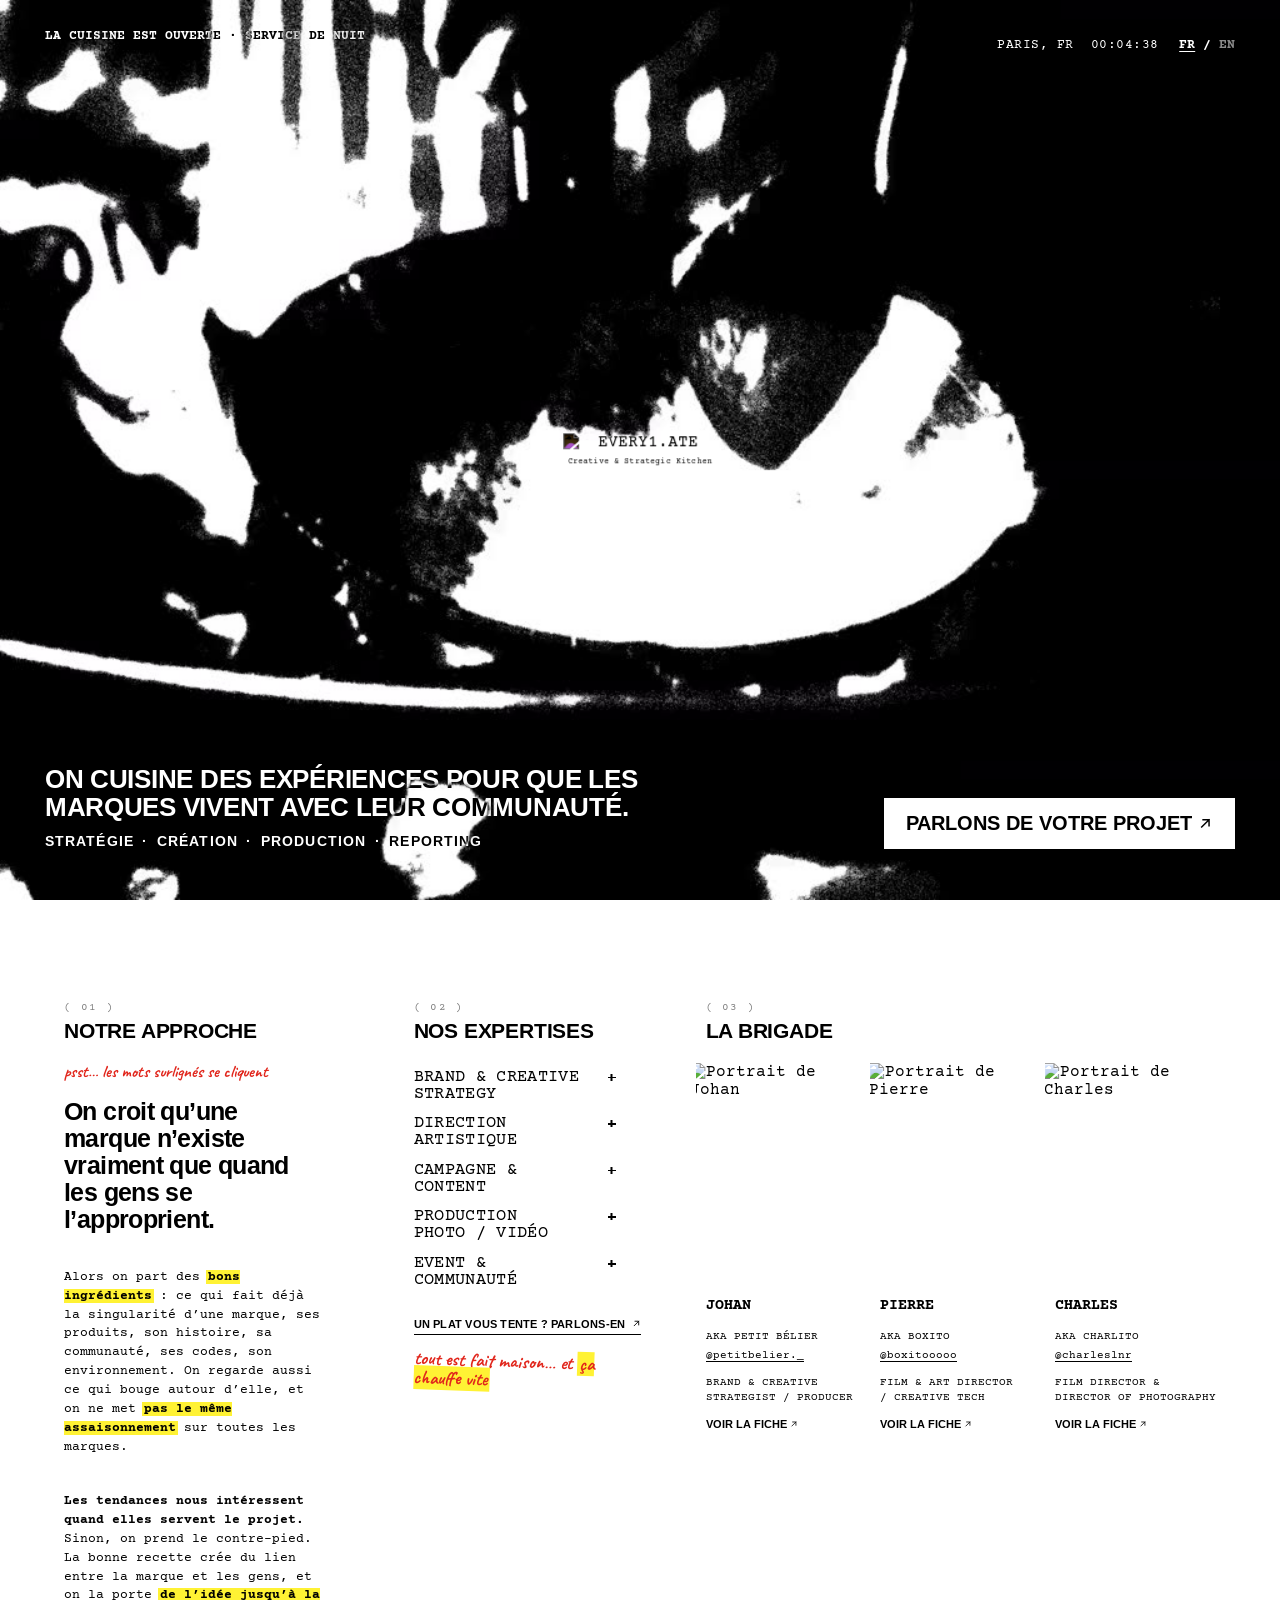
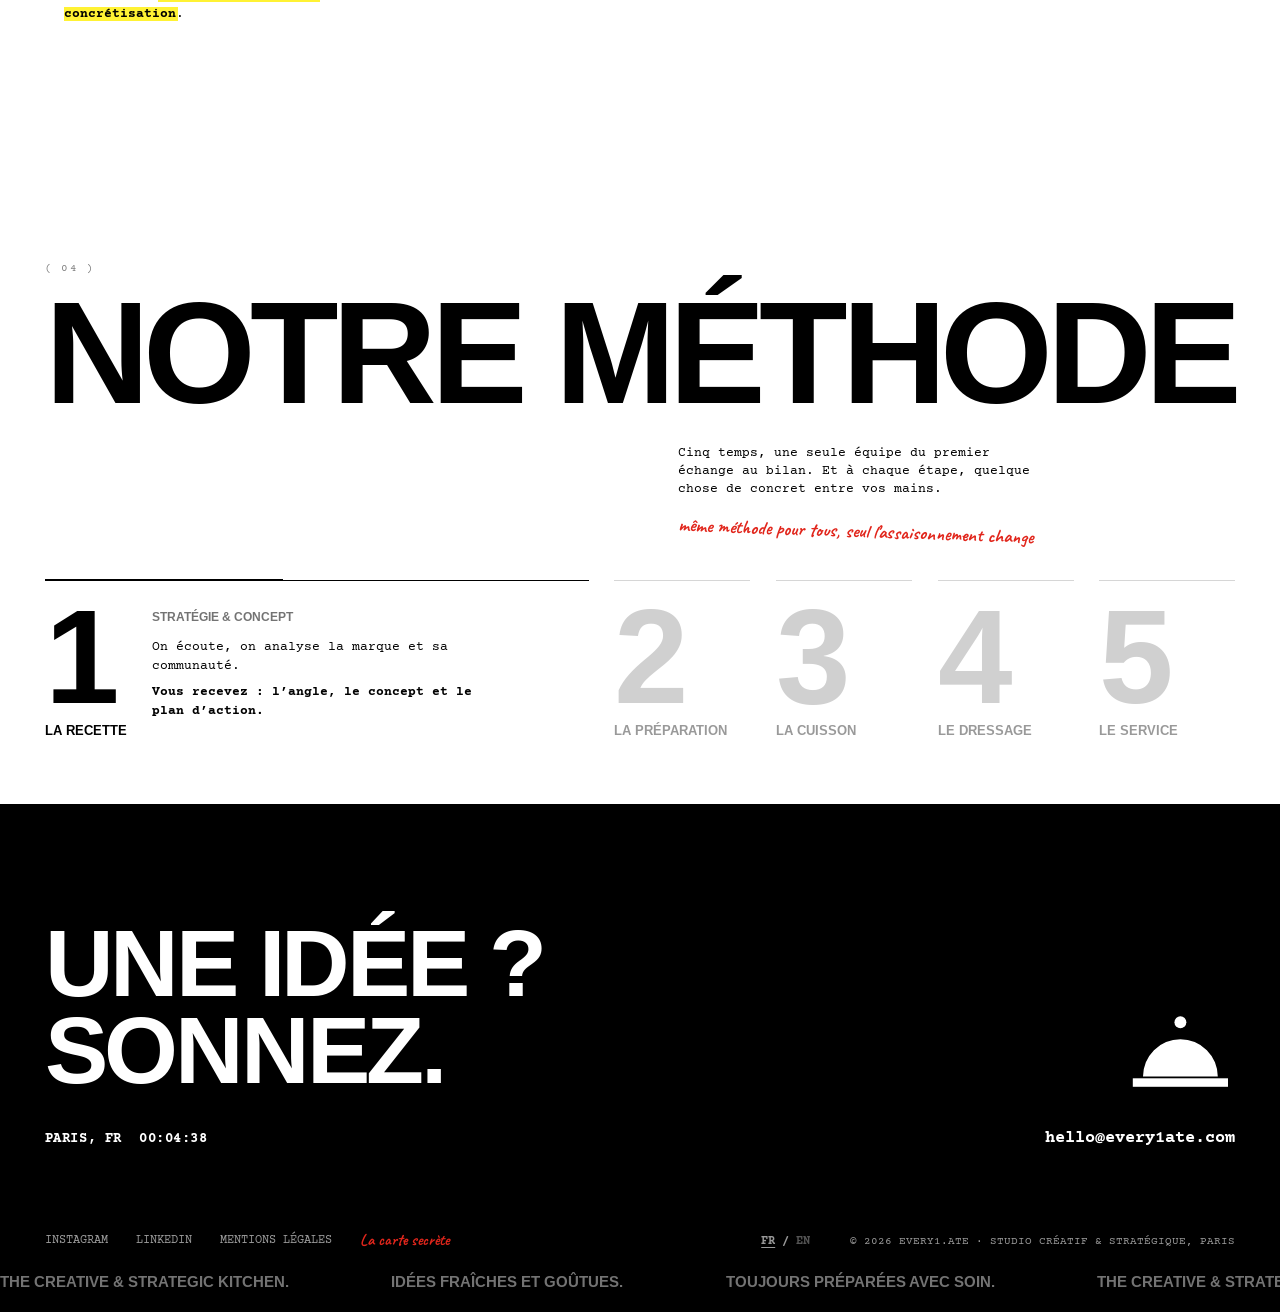
==== commit fd80ab51: "Site v20 : plus de notifications, fluo réservé aux mots cliquables, slide noire retirée - Plus aucun" ====
--- a/site/index.html
+++ b/site/index.html
@@ -350,20 +350,6 @@
 <!-- temps d’arrêt : la carte reste affichée avant que la méthode glisse dessus -->
 <div class="stack-hold" aria-hidden="true"></div>
 
-<!-- =====================================================
-     POURQUOI EVERY1.ATE — le manifeste, après la brigade
-     Fond noir, logo blanc (façon carte de visite)
-     ===================================================== -->
-<section id="pourquoi" class="stack-card why" aria-labelledby="t-why">
-  <h2 class="why-label" id="t-why">Pourquoi Every1.ate</h2>
-  <p class="why-text" data-reveal>Une bonne idée ne devrait pas <b>se perdre</b> entre stratégie, création et production. Every1.ate réunit plusieurs expertises autour d’une même table pour transformer une intention en projet concret.</p>
-  <ul class="why-row">
-    <li>Stratégie</li>
-    <li>Création</li>
-    <li>Production</li>
-    <li>Reporting</li>
-  </ul>
-</section>
 
 
 <!-- =====================================================
@@ -490,8 +476,6 @@
 <!-- CTA flottant : apparaît après le hero, disparaît au footer -->
 <button type="button" class="float-cta" data-open-form aria-hidden="true" tabindex="-1"><span class="fc-long">Parlons de votre projet</span><span class="fc-short">Projet&nbsp;?</span><svg class="i-arrow" viewBox="0 0 16 16" aria-hidden="true" focusable="false"><path d="M4 12L12 4M5.5 4H12v6.5" fill="none" stroke="currentColor" stroke-width="1.6" stroke-linecap="square"/></svg></button>
 
-<!-- Petites notifications (copie de l'email, easter eggs) -->
-<div class="toast" role="status" aria-live="polite"></div>
 
 <!-- Fiche joueur d'un chef (façon carte FIFA : points forts uniquement) -->
 <div class="chef" role="dialog" aria-modal="true" aria-labelledby="chef-name" aria-hidden="true">
--- a/site/style.css
+++ b/site/style.css
@@ -5244,7 +5244,7 @@
     white-space: nowrap;
   }
   #method-title::before {
-    content: "( 05 )";
+    content: "( 04 )";
     margin-bottom: 1.6em;
     letter-spacing: .12em;
   }
@@ -5511,3 +5511,21 @@
     font-size: clamp(10.5px, .78vw, 13px);
   }
 }
+
+
+/* =========================================================
+   V20 — le fluo est réservé aux mots cliquables
+   ========================================================= */
+/* expertises : les mots importants soulignés au stylo (pas de fluo = pas de clic promis) */
+.xp-desc mark {
+  padding: 0;
+  background: none;
+  color: inherit;
+  text-decoration: underline 2px var(--pen);
+  text-decoration-skip-ink: none;
+  text-underline-offset: 3px;
+}
+/* plus de notification système */
+.toast {
+  display: none !important;
+}
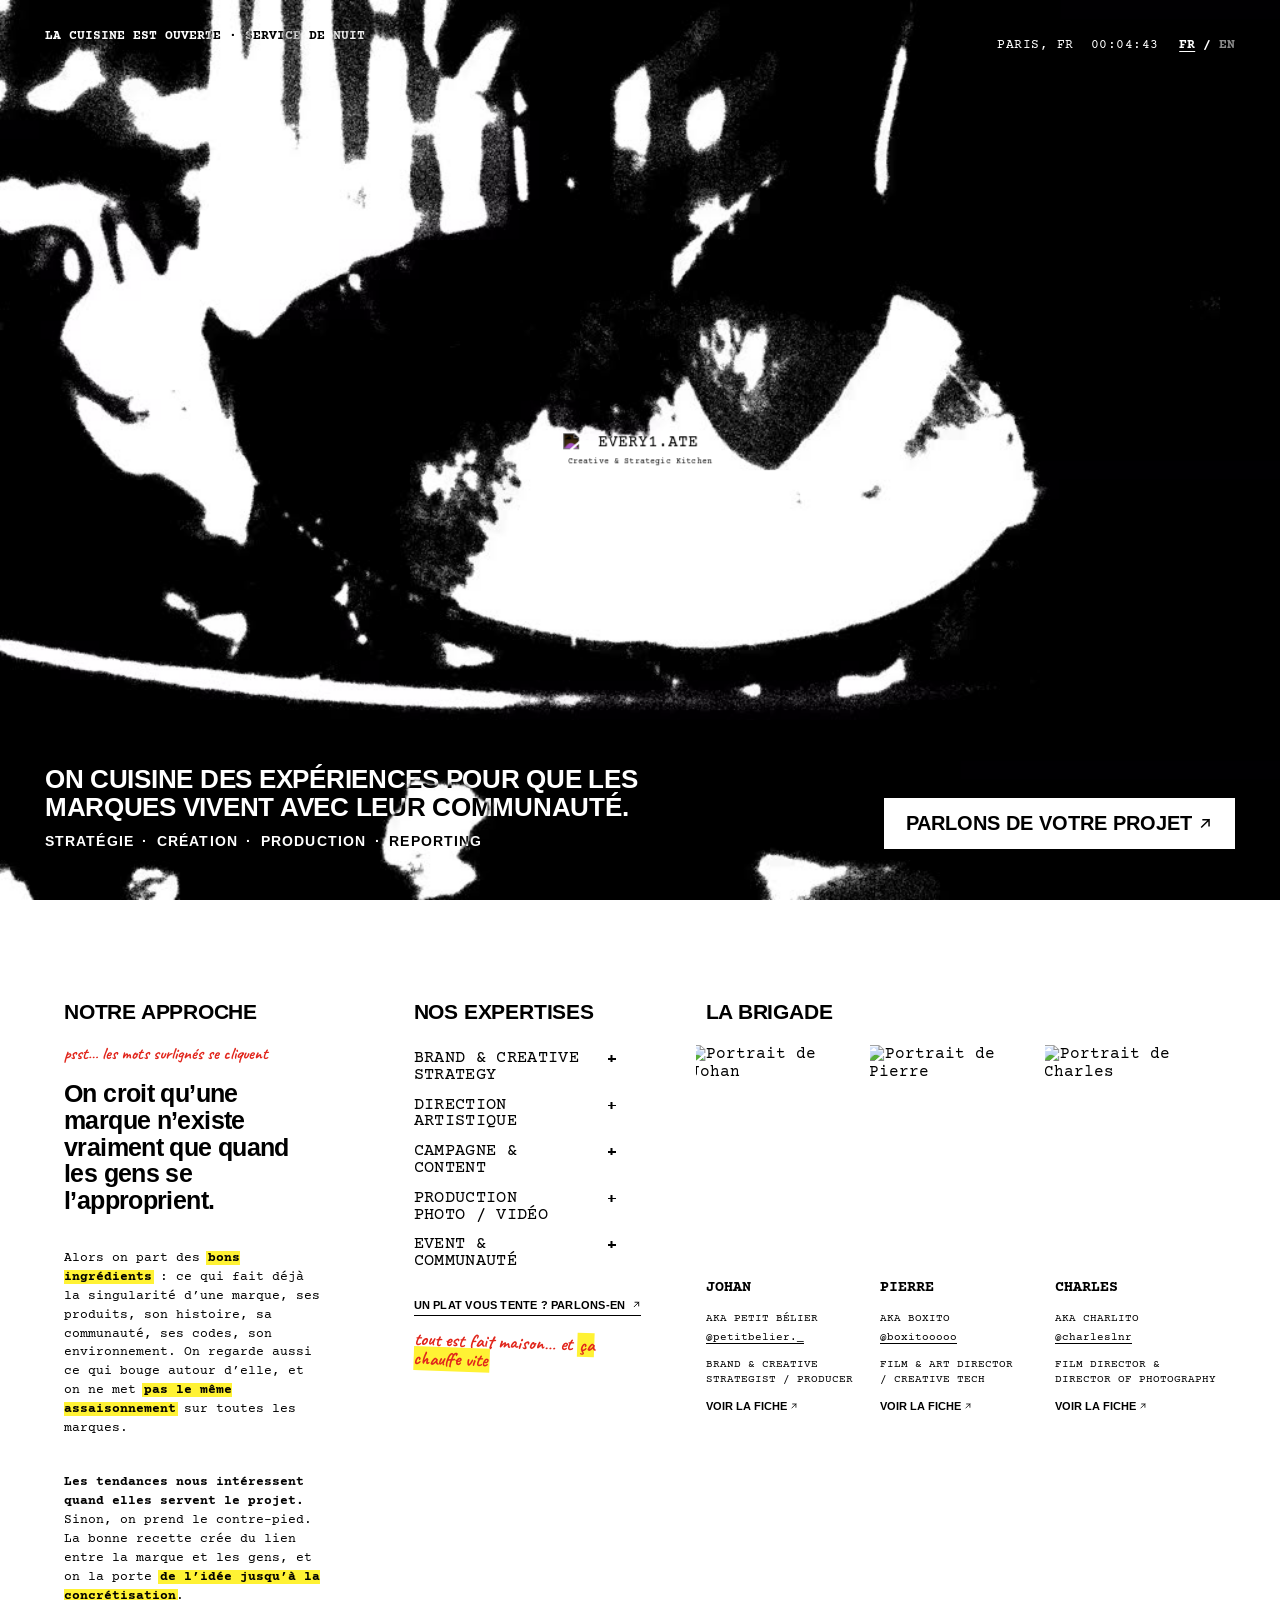
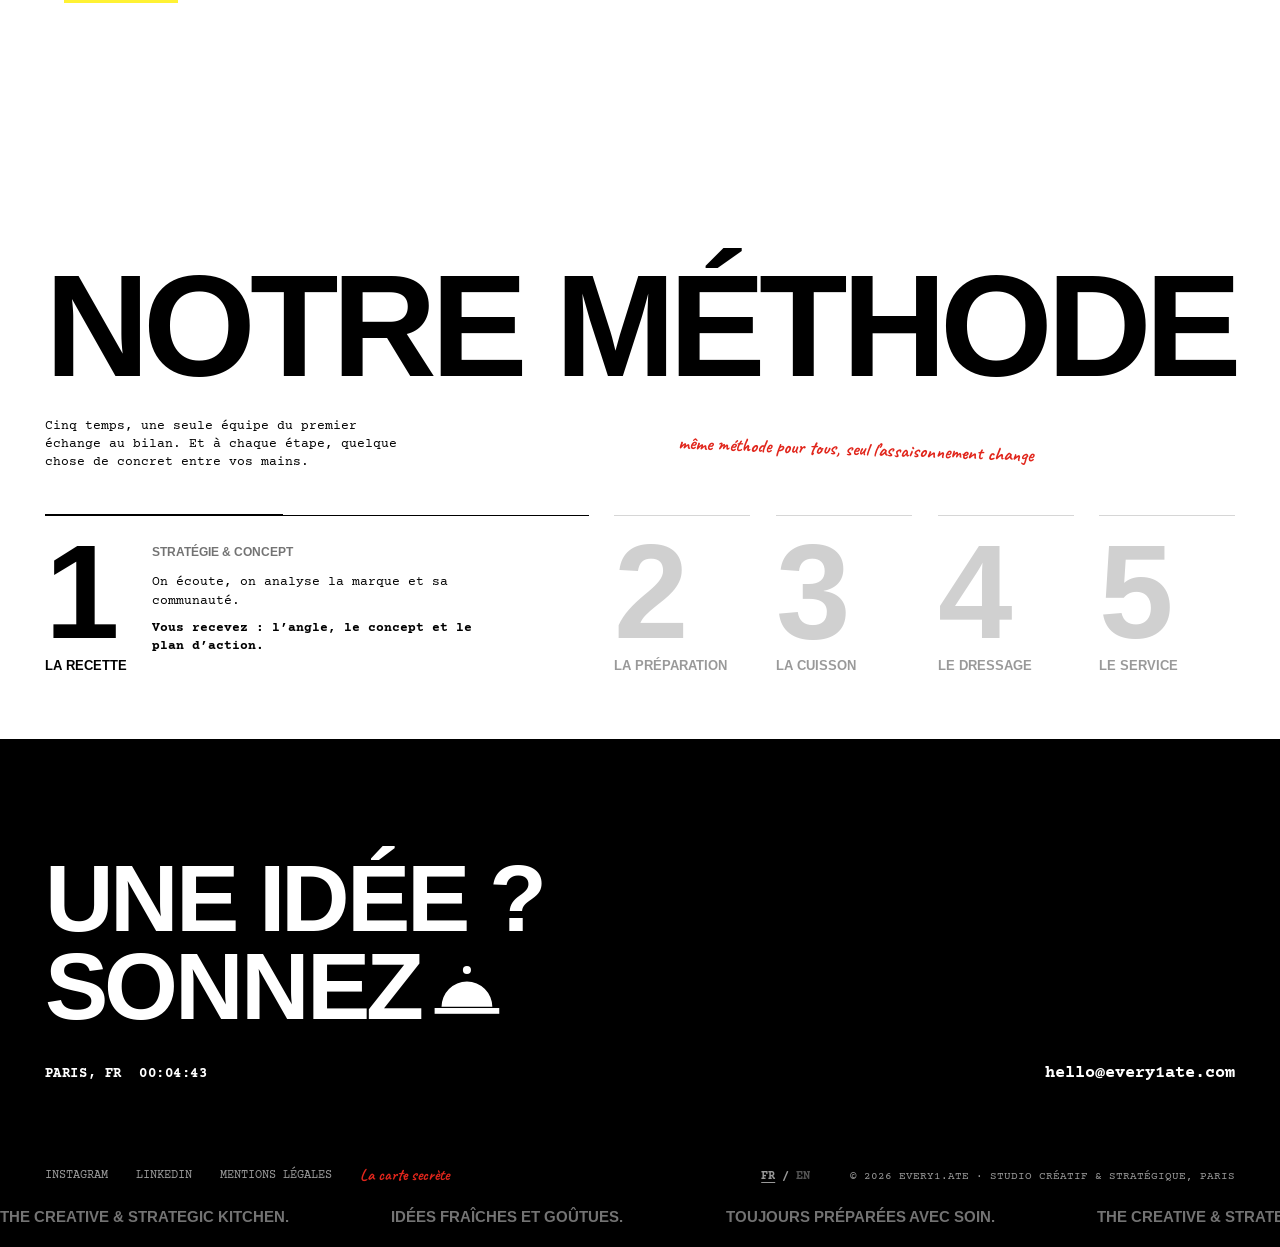
==== commit 53ee4d3d: "Site v21 (test) : sans numérotation, brigade en file, méthode au survol / au pouce, logo + cloche da" ====
--- a/site/index.html
+++ b/site/index.html
@@ -421,8 +421,9 @@
 
   <div class="footer-cta" id="footer-cta">
     <div class="footer-cta-row">
-      <button type="button" class="footer-title" data-ring>Une idée&nbsp;?<br>Sonnez.</button>
+      <button type="button" class="footer-title" data-ring><span class="ft-text">Une idée&nbsp;?<br><span class="ft-last">Sonnez<span class="ft-dot">.</span><span class="ft-bell" aria-hidden="true"><span class="ft-bell-note"></span><svg viewBox="0 0 64 48" aria-hidden="true" focusable="false"><path d="M32 6v5M10 38a22 22 0 0 1 44 0Z" fill="currentColor"/><circle cx="32" cy="6" r="3.5" fill="currentColor"/><rect x="4" y="39" width="56" height="5" fill="currentColor"/></svg></span></span></span></button>
       <div class="footer-bell-wrap">
+        <img class="footer-logo" src="assets/web/logo-icon-w.webp" alt="" aria-hidden="true" loading="lazy">
         <p class="footer-bell-note" aria-live="polite"></p>
         <button type="button" class="footer-bell" data-ring aria-label="Sonner la cloche : 3 coups ouvrent le formulaire"><svg viewBox="0 0 64 48" aria-hidden="true" focusable="false"><path d="M32 6v5M10 38a22 22 0 0 1 44 0Z" fill="currentColor"/><circle cx="32" cy="6" r="3.5" fill="currentColor"/><rect x="4" y="39" width="56" height="5" fill="currentColor"/></svg></button>
       </div>
--- a/site/style.css
+++ b/site/style.css
@@ -5529,3 +5529,233 @@
 .toast {
   display: none !important;
 }
+
+
+
+/* =========================================================
+   V21 — sans numérotation · brigade en file · méthode au survol / au pouce
+   ========================================================= */
+
+/* 1. plus de numérotation des sections */
+#approche .sec-label::before,
+#expertises-list .sec-label::before,
+#brigade-grid .sec-label::before,
+#method-title::before {
+  content: none !important;
+  display: none !important;
+}
+
+/* 2. fiche chef (desktop) : les autres chefs font la queue derrière */
+.chef-queue {
+  display: none;
+}
+@media (min-width: 901px) {
+  .chef.is-peek .chef-visual {
+    position: relative;
+  }
+  .chef.is-peek .chef-figure {
+    position: relative;
+    z-index: 2;
+  }
+  .chef.is-peek .chef-queue {
+    display: block;
+    position: absolute;
+    inset: 0;
+    z-index: 1;
+    pointer-events: none;
+  }
+  .chef-q {
+    position: absolute;
+    bottom: 0;
+    padding: 0;
+    border: 0;
+    background: none;
+    cursor: pointer;
+    pointer-events: auto;
+    transform-origin: 50% 100%;
+    transition: opacity var(--t-base) var(--ease), transform var(--t-base) var(--ease);
+  }
+  .chef-q-face {
+    display: block;
+    position: relative;
+    z-index: 2;
+    width: 62%;
+    height: auto;
+    margin: 0 auto;
+    mix-blend-mode: multiply;
+  }
+  .chef-q-body .crew-body {
+    margin-top: -49%;
+    transform: translateX(3.85%);
+  }
+  /* le premier de la file, juste derrière */
+  .chef-q-1 {
+    left: calc(50% + 40px);
+    width: min(40%, 200px);
+    opacity: .42;
+    transform: scale(.86);
+  }
+  /* le second, encore derrière */
+  .chef-q-2 {
+    left: calc(50% + 130px);
+    width: min(34%, 170px);
+    opacity: .24;
+    transform: scale(.78);
+    z-index: -1;
+  }
+  .chef-q:hover,
+  .chef-q:focus-visible {
+    opacity: .9;
+    transform: scale(.92);
+  }
+  /* l'arrivée devant la file */
+  .chef.is-peek .chef-figure.is-swap {
+    animation: e1-chef-swap 360ms var(--ease) both;
+  }
+  @keyframes e1-chef-swap {
+    from { opacity: .4; transform: translateX(46px) scale(.88); }
+    to   { opacity: 1; transform: none; }
+  }
+}
+
+/* 3. fiche chef : les étapes où le profil intervient sont à 100 % (comme sur mobile) */
+.chef .chef-cycle li.is-current,
+.chef.is-peek .chef-cycle li.is-current {
+  opacity: 1;
+}
+
+/* 4. méthode (desktop) : le texte à gauche, la note à droite */
+@media (min-width: 901px) {
+  .method-intro {
+    grid-column: 1;
+  }
+  .method-intro-wrap .note-method {
+    grid-column: 2;
+    grid-row: 1;
+    align-self: center;
+    justify-self: start;
+    margin: 0;
+  }
+  .step {
+    cursor: pointer;
+  }
+}
+
+/* 5. footer (desktop) : la sonnette remplace le point, le logo prend sa place */
+.ft-text {
+  display: inline;
+}
+.ft-last {
+  white-space: nowrap;
+}
+.ft-bell {
+  display: none;
+}
+.footer-logo {
+  display: none;
+}
+@media (min-width: 481px) {
+  .ft-dot {
+    display: none;
+  }
+  .ft-bell {
+    position: relative;
+    display: inline-block;
+    width: .78em;
+    margin-left: .1em;
+    vertical-align: baseline;
+    color: inherit;
+    line-height: 0;
+    transform-origin: 50% 90%;
+  }
+  .ft-bell svg {
+    display: block;
+    width: 100%;
+    height: auto;
+  }
+  .footer-title:hover .ft-bell,
+  .ft-bell.is-ringing {
+    animation: e1-ring 460ms ease-in-out;
+  }
+  .ft-bell-note {
+    position: absolute;
+    left: 70%;
+    bottom: calc(100% + .1em);
+    color: var(--fluo);
+    font-family: var(--font-hand);
+    font-size: clamp(20px, 1.8vw, 28px);
+    font-weight: 700;
+    letter-spacing: 0;
+    line-height: 1;
+    text-transform: none;
+    white-space: nowrap;
+    transform: translateX(-50%) rotate(-4deg);
+    pointer-events: none;
+  }
+  .footer-bell {
+    display: none;
+  }
+  /* la note d'origine reste pour les lecteurs d'écran */
+  .footer-bell-wrap .footer-bell-note {
+    position: absolute;
+    width: 1px;
+    height: 1px;
+    overflow: hidden;
+    clip: rect(0 0 0 0);
+    clip-path: inset(50%);
+  }
+  .footer-logo {
+    display: block;
+    width: clamp(84px, 8.5vw, 150px);
+    height: auto;
+    transition: transform var(--t-base) var(--ease);
+  }
+  .footer-logo:hover {
+    transform: rotate(-6deg) scale(1.04);
+  }
+}
+
+/* 6. méthode (mobile) : figée, 1 geste de pouce = 1 étape */
+html.method-snap {
+  scroll-snap-type: y mandatory;
+}
+.method-snap-mark {
+  position: absolute;
+  left: 0;
+  width: 1px;
+  height: 1px;
+  pointer-events: none;
+  scroll-snap-align: start;
+  scroll-snap-stop: always;
+}
+@media (max-width: 480px) {
+  .js .method.is-snap {
+    position: relative;
+    padding-top: 0;
+    padding-bottom: 0;
+  }
+  .js .method.is-snap .method-pin {
+    position: sticky;
+    top: 0;
+    display: flex;
+    flex-direction: column;
+    padding-top: clamp(28px, 7vh, 64px);
+    overflow: hidden;
+  }
+  .js .method.is-snap .method-head {
+    padding-top: 0;
+  }
+  .js .method.is-snap .step,
+  .js .method.is-snap .step-btn {
+    cursor: default;
+  }
+  .js .method.is-snap .step-body {
+    transition: none;
+  }
+}
+@media (max-width: 480px) and (max-height: 600px) {
+  /* petits écrans : la phrase d'intro s'efface pour que l'étape tienne en entier */
+  .js .method.is-snap .method-intro-wrap {
+    display: none;
+  }
+}
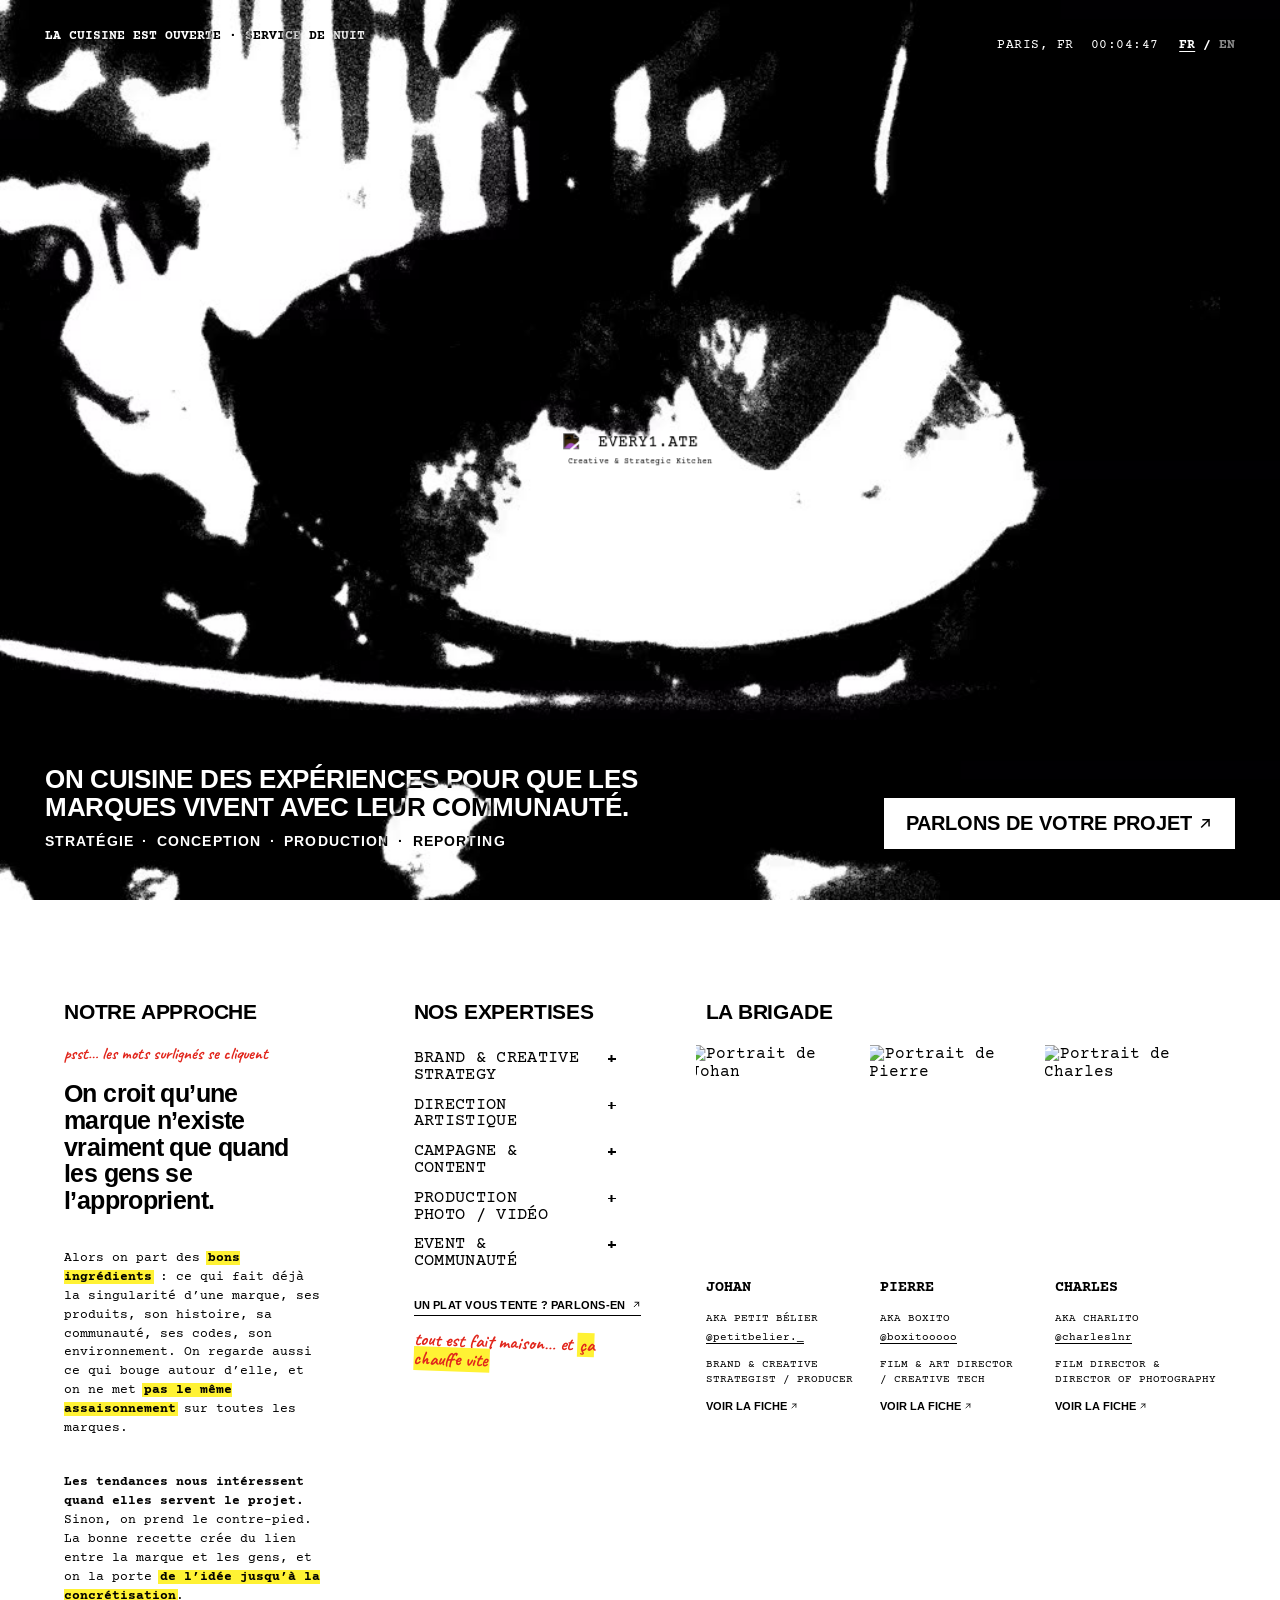
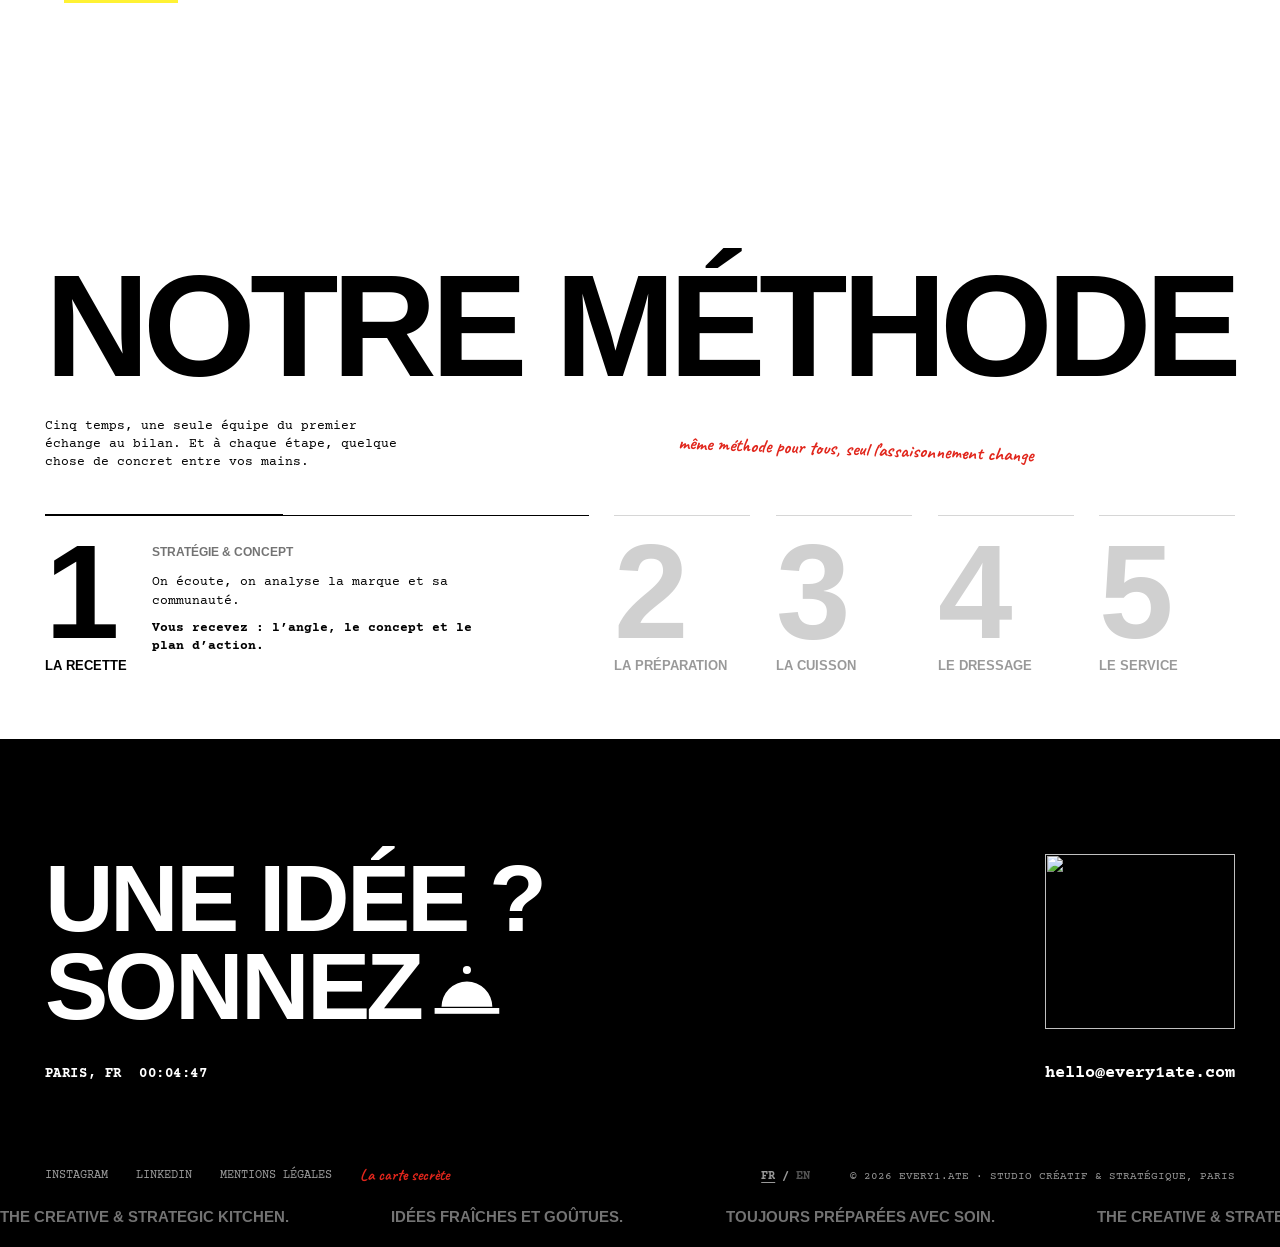
==== commit a981064d: "Site v22 (test) : saladier simplifié, fiche chef au centre, hero mobile sur fond noir, formulaire mo" ====
--- a/site/index.html
+++ b/site/index.html
@@ -63,6 +63,8 @@
       "name": "EVERY1.ATE",
       "alternateName": ["Every1ate", "Every1 Ate", "Everyone Ate"],
       "legalName": "EVERY1ATE SAS",
+      "taxID": "130832876",
+      "vatID": "FR71130832876",
       "slogan": "Creative & Strategic Kitchen",
       "description": "Studio créatif et stratégique basé à Paris. EVERY1.ATE conçoit des stratégies de marque, des concepts marketing, des directions artistiques, des campagnes publicitaires et des contenus social media, produit des photos et des vidéos, et imagine des activations et des événements. Le studio travaille avec des marques, des agences et des artistes des industries créatives, avec un focus sur la mode, la musique, le sport et la culture populaire.",
       "url": "https://every1ate.com/",
@@ -129,6 +131,7 @@
       <source media="(max-width: 480px)" src="assets/video-mobile.mp4" type="video/mp4">
       <source src="assets/Video_WOK_web.mp4" type="video/mp4">
     </video>
+    <div class="hero-veil" aria-hidden="true"></div>
 
     <!-- Top bar initiale -->
     <div class="hero-top">
@@ -162,7 +165,7 @@
     <!-- Bas du hero : le texte (en négatif sur la vidéo) et le CTA, séparés -->
     <div class="hero-say">
       <h1 class="hero-statement"><span class="sr-only">EVERY1.ATE, studio créatif et stratégique à Paris qui imagine et produit des campagnes, contenus et expériences pour les marques. </span>On cuisine des expériences pour que les marques vivent avec leur communauté.</h1>
-      <p class="hero-pillars"><span>Stratégie</span><span aria-hidden="true">·</span><span>Création</span><span aria-hidden="true">·</span><span>Production</span><span aria-hidden="true">·</span><span>Reporting</span></p>
+      <p class="hero-pillars"><span>Stratégie</span><span aria-hidden="true">·</span><span>Conception</span><span aria-hidden="true">·</span><span>Production</span><span aria-hidden="true">·</span><span>Reporting</span></p>
     </div>
     <button type="button" class="hero-cta" data-open-form>Parlons de votre projet <svg class="i-arrow" viewBox="0 0 16 16" aria-hidden="true" focusable="false"><path d="M4 12L12 4M5.5 4H12v6.5" fill="none" stroke="currentColor" stroke-width="1.6" stroke-linecap="square"/></svg></button>
 
--- a/site/style.css
+++ b/site/style.css
@@ -5636,8 +5636,9 @@
     justify-self: start;
     margin: 0;
   }
-  .step {
-    cursor: pointer;
+  .step,
+  .step-btn {
+    cursor: default;
   }
 }
 
@@ -5759,3 +5760,363 @@
     display: none;
   }
 }
+
+/* méthode (desktop) : plus de soulignement « cliquable » au survol */
+.step:not(.is-active) .step-btn:hover .step-name {
+  text-decoration: none;
+}
+
+/* V21b — footer desktop : logo à la largeur de l'email, à la hauteur du titre */
+@media (min-width: 481px) {
+  .footer-bell-wrap {
+    align-self: stretch;
+    justify-content: flex-end;
+  }
+  .footer-logo {
+    position: absolute;
+    inset: 0;
+    width: 100%;
+    height: 100%;
+    max-height: none;
+    object-fit: contain;
+    object-position: right bottom;
+  }
+  .footer-logo:hover {
+    transform: none;
+  }
+}
+/* V21b — méthode mobile : chaque étape se touche */
+@media (max-width: 480px) {
+  .js .method.is-snap .step,
+  .js .method.is-snap .step-btn {
+    cursor: pointer;
+  }
+}
+
+
+
+/* =========================================================
+   V22 — saladier simplifié · fiche chef au centre · hero mobile sur noir · formulaire mobile
+   ========================================================= */
+
+/* --- hero mobile : un fond noir passe sur la vidéo pendant la transition --- */
+.hero-veil {
+  display: none;
+}
+@media (max-width: 480px) {
+  .hero-veil {
+    display: block;
+    position: absolute;
+    inset: 0;
+    background: #000;
+    opacity: 0;
+    pointer-events: none;
+  }
+}
+
+/* --- fiche chef (desktop) : le chef au centre, la file de chaque côté --- */
+@media (min-width: 901px) {
+  .chef-q-1,
+  .chef-q-2 {
+    width: min(30%, 160px);
+    opacity: .36;
+    transform: scale(.82);
+    z-index: 1;
+  }
+  .chef-q-1 {
+    left: calc(50% + 70px);
+    right: auto;
+  }
+  .chef-q-2 {
+    left: auto;
+    right: calc(50% + 70px);
+  }
+  .chef-q:hover,
+  .chef-q:focus-visible {
+    opacity: .9;
+    transform: scale(.88);
+  }
+  @keyframes e1-chef-swap {
+    from { opacity: .4; transform: translateX(var(--from, 0px)) scale(.86); }
+    to   { opacity: 1; transform: none; }
+  }
+}
+
+/* --- le saladier : les bons ingrédients --- */
+.bowl {
+  position: fixed;
+  inset: 0;
+  z-index: 1001;
+  visibility: hidden;
+  pointer-events: none;
+}
+.bowl.is-open {
+  visibility: visible;
+  pointer-events: auto;
+}
+.bowl-backdrop {
+  position: absolute;
+  inset: 0;
+  background: rgba(0, 0, 0, .35);
+  opacity: 0;
+  transition: opacity 220ms ease;
+}
+.bowl.is-open .bowl-backdrop {
+  opacity: 1;
+}
+.bowl-panel {
+  position: absolute;
+  top: 50%;
+  left: 50%;
+  width: min(92vw, 640px);
+  max-height: 92vh;
+  max-height: 92dvh;
+  overflow-y: auto;
+  overscroll-behavior: contain;
+  padding: 22px clamp(20px, 3vw, 36px) 28px;
+  background: var(--paper-color) var(--paper);
+  color: var(--black);
+  box-shadow: 0 30px 60px -20px rgba(0, 0, 0, .45);
+  opacity: 0;
+  transform: translate(-50%, -46%);
+  transition: opacity 240ms ease, transform 320ms var(--ease);
+}
+.bowl.is-open .bowl-panel {
+  opacity: 1;
+  transform: translate(-50%, -50%);
+}
+body.bowl-open {
+  overflow: hidden;
+}
+.bowl-top {
+  display: flex;
+  justify-content: space-between;
+  align-items: flex-start;
+  margin-bottom: 14px;
+}
+.bowl-kicker {
+  margin: 0;
+  font-family: var(--font-text);
+  font-size: 11px;
+  font-weight: 700;
+  text-transform: uppercase;
+}
+.bowl-close {
+  padding: 0;
+  border: 0;
+  background: none;
+  color: inherit;
+  font-family: var(--font-title);
+  font-size: 14px;
+  cursor: pointer;
+}
+.bowl-title {
+  margin: 0 0 8px;
+  font-family: var(--font-title);
+  font-size: clamp(36px, 4vw, 56px);
+  font-weight: 700;
+  line-height: .9;
+  letter-spacing: -.03em;
+  text-transform: uppercase;
+}
+.bowl-intro {
+  margin: 0 0 18px;
+  font-family: var(--font-text);
+  font-size: 14px;
+  line-height: 1.45;
+}
+.bowl-chips {
+  display: flex;
+  flex-wrap: wrap;
+  gap: 8px;
+}
+.bowl-chip {
+  padding: 9px 12px 8px;
+  border: 1px solid var(--black);
+  background: transparent;
+  color: var(--black);
+  font-family: var(--font-title);
+  font-size: 12px;
+  font-weight: 700;
+  letter-spacing: .02em;
+  text-transform: uppercase;
+  cursor: pointer;
+  transition: background var(--t-fast) ease, color var(--t-fast) ease, opacity var(--t-fast) ease;
+}
+.bowl-chip:hover {
+  background: var(--black);
+  color: var(--white);
+}
+.bowl-chip.is-in {
+  opacity: .35;
+  text-decoration: line-through;
+  background: transparent;
+  color: var(--black);
+}
+.bowl-ghost {
+  position: fixed;
+  z-index: 1002;
+  margin: 0;
+  background: var(--black);
+  color: var(--white);
+  pointer-events: none;
+  transition: transform 420ms cubic-bezier(.5, -.2, .6, 1), opacity 420ms ease;
+}
+.bowl-drop {
+  position: relative;
+  width: min(100%, 360px);
+  margin: 26px auto 0;
+  padding-top: 8px;
+}
+.bowl-svg {
+  display: block;
+  width: 100%;
+  height: auto;
+}
+.bowl-in {
+  position: relative;
+  z-index: 1;
+  display: flex;
+  flex-wrap: wrap;
+  justify-content: center;
+  gap: 4px 6px;
+  min-height: 34px;
+  margin: 0 8% -14px;
+  padding: 0;
+  list-style: none;
+}
+.bowl-in li {
+  transform: rotate(var(--tilt, 0deg));
+}
+.bowl-in li.is-new {
+  animation: e1-bowl-drop 420ms cubic-bezier(.3, 1.4, .5, 1) both;
+}
+@keyframes e1-bowl-drop {
+  from { transform: translateY(-26px) rotate(var(--tilt, 0deg)); opacity: 0; }
+  to   { transform: rotate(var(--tilt, 0deg)); opacity: 1; }
+}
+.bowl-bit {
+  padding: 5px 8px 4px;
+  border: 0;
+  background: var(--black);
+  color: var(--white);
+  font-family: var(--font-text);
+  font-size: 11px;
+  font-weight: 700;
+  text-transform: uppercase;
+  cursor: pointer;
+}
+.bowl-count {
+  margin: 10px 0 18px;
+  font-family: var(--font-hand);
+  font-size: 22px;
+  color: var(--pen);
+  text-align: center;
+}
+.bowl-go {
+  display: flex;
+  width: 100%;
+  justify-content: space-between;
+  align-items: center;
+  padding: 14px 16px 13px;
+  border: 1px solid var(--black);
+  background: var(--black);
+  color: var(--white);
+  font-family: var(--font-title);
+  font-size: 15px;
+  font-weight: 700;
+  text-transform: uppercase;
+  cursor: pointer;
+}
+.bowl-go .i-arrow {
+  width: .9em;
+  height: .9em;
+}
+.bowl-go:disabled {
+  background: transparent;
+  color: var(--black);
+  opacity: .3;
+  cursor: default;
+}
+@media (max-width: 480px) {
+  /* mobile : le saladier monte du bas de l'écran */
+  .bowl-panel {
+    top: auto;
+    bottom: 0;
+    left: 0;
+    width: 100%;
+    max-height: 90dvh;
+    padding: 18px var(--gutter) calc(22px + env(safe-area-inset-bottom));
+    transform: translateY(100%);
+    opacity: 1;
+  }
+  .bowl.is-open .bowl-panel {
+    transform: none;
+  }
+  .bowl-panel::before {
+    content: "";
+    display: block;
+    width: 44px;
+    height: 4px;
+    margin: -4px auto 12px;
+    background: rgba(0, 0, 0, .25);
+  }
+  .bowl-title {
+    font-size: 36px;
+  }
+}
+.bowl-panel.is-dragging,
+.e1-project-panel.is-dragging {
+  transition: none !important;
+}
+
+/* --- formulaire mobile : « Fermer » reste visible en haut, glisser à droite ferme --- */
+@media (max-width: 480px) {
+  .e1-form-top {
+    position: sticky;
+    top: -18px;
+    z-index: 3;
+    margin: -18px calc(-1 * var(--gutter)) 14px;
+    padding: 14px var(--gutter) 12px;
+    background: var(--paper-color) var(--paper);
+    border-bottom: 1px solid rgba(0, 0, 0, .12);
+  }
+  .e1-form-close {
+    padding: 6px 0 6px 12px;
+  }
+}
+@media (max-width: 480px) {
+  /* saladier mobile : tout tient à l'écran, le bouton reste au pouce */
+  .bowl-title {
+    font-size: 30px;
+  }
+  .bowl-intro {
+    margin-bottom: 14px;
+    font-size: 13px;
+  }
+  .bowl-chips {
+    gap: 6px;
+  }
+  .bowl-chip {
+    padding: 8px 9px 7px;
+    font-size: 11px;
+  }
+  .bowl-drop {
+    width: 210px;
+    margin-top: 18px;
+  }
+  .bowl-in {
+    margin: 0 -40px -10px;
+  }
+  .bowl-bit {
+    font-size: 10px;
+  }
+  .bowl-count {
+    margin: 6px 0 12px;
+    font-size: 19px;
+  }
+  .bowl-go {
+    position: sticky;
+    bottom: 0;
+  }
+}
